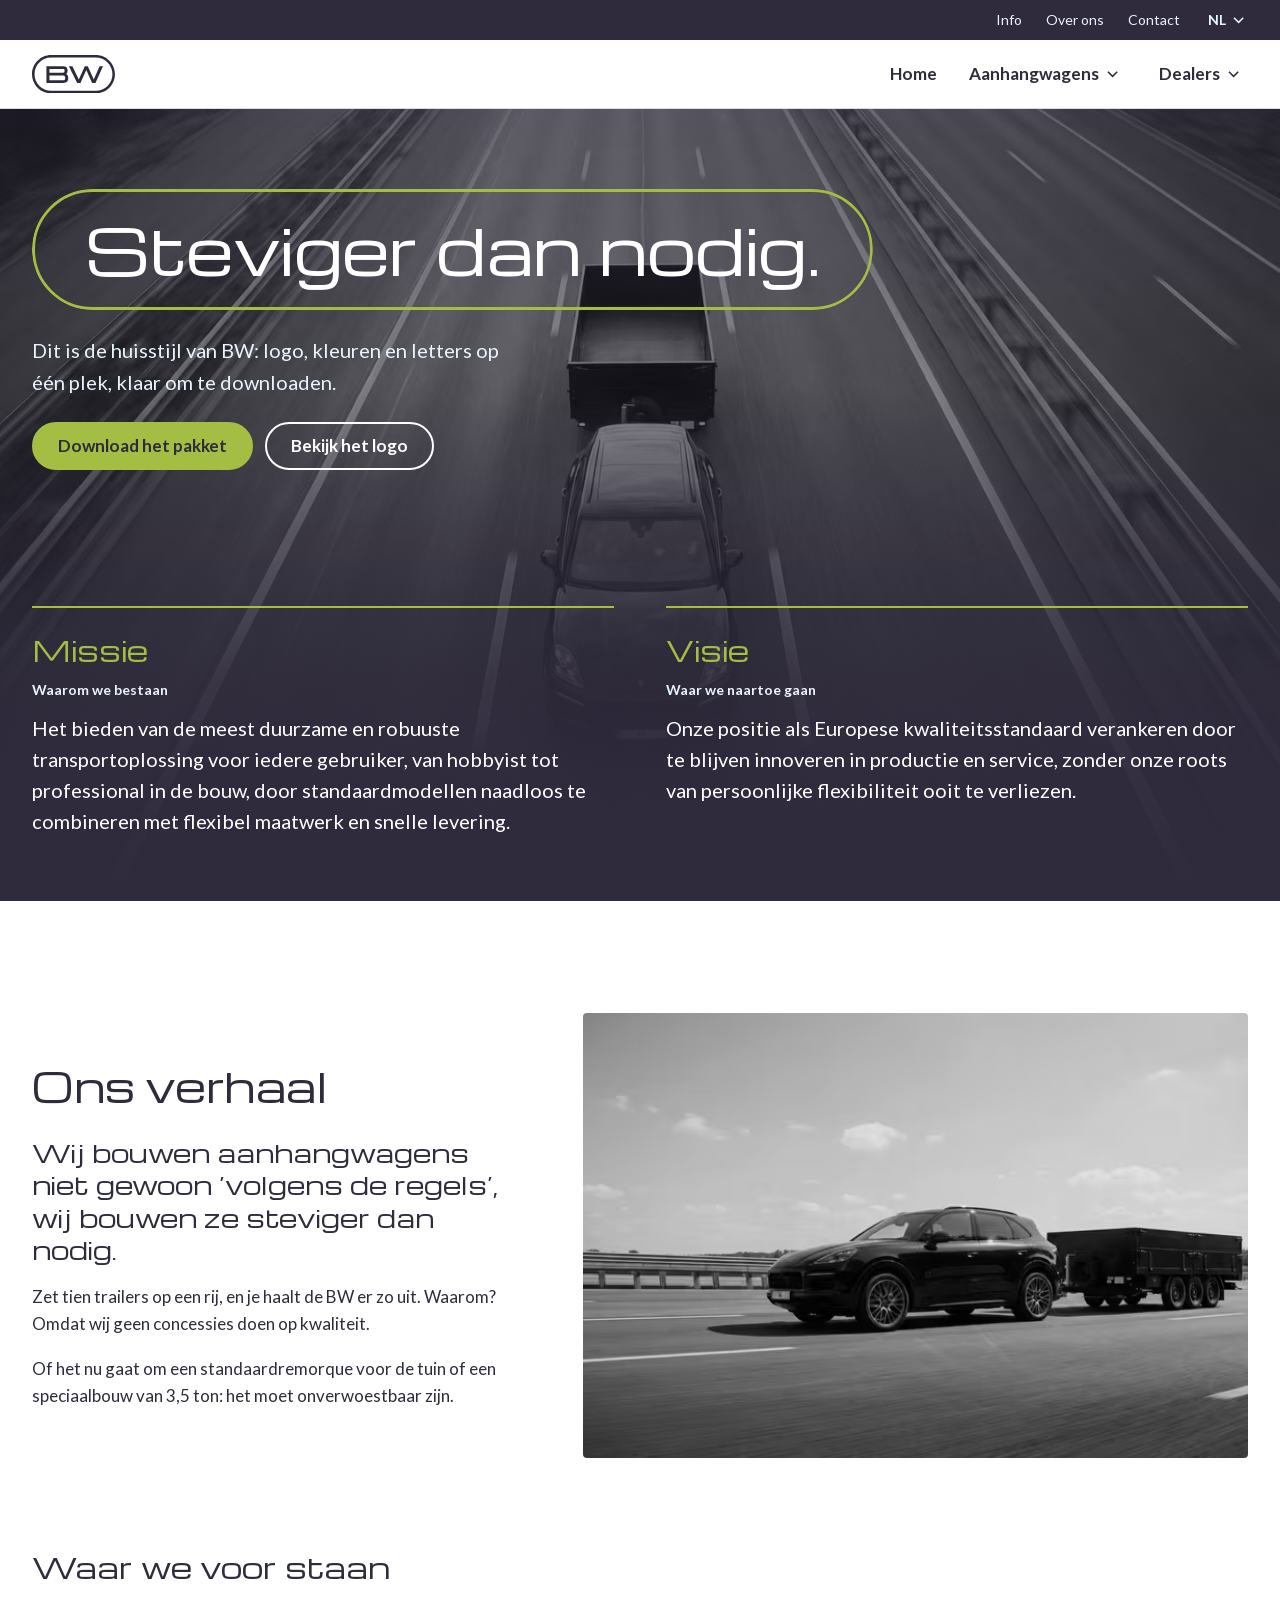
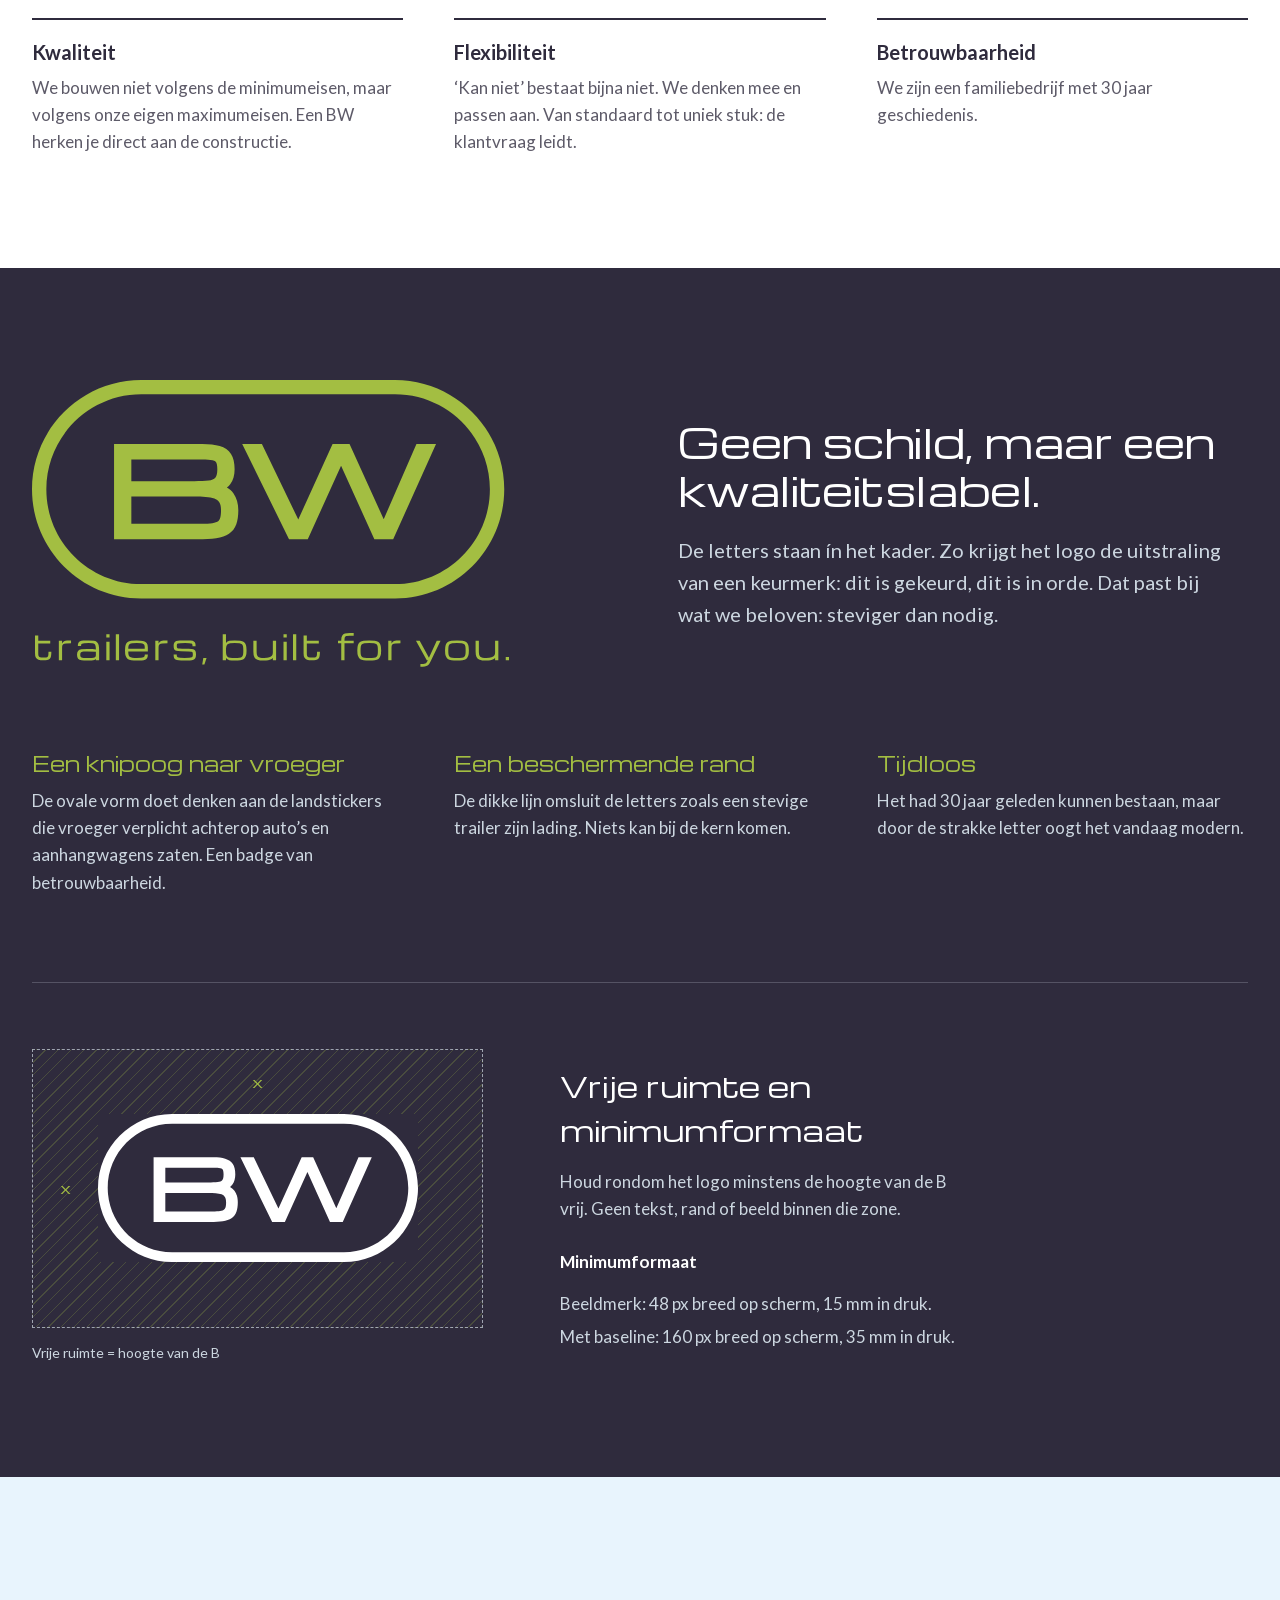
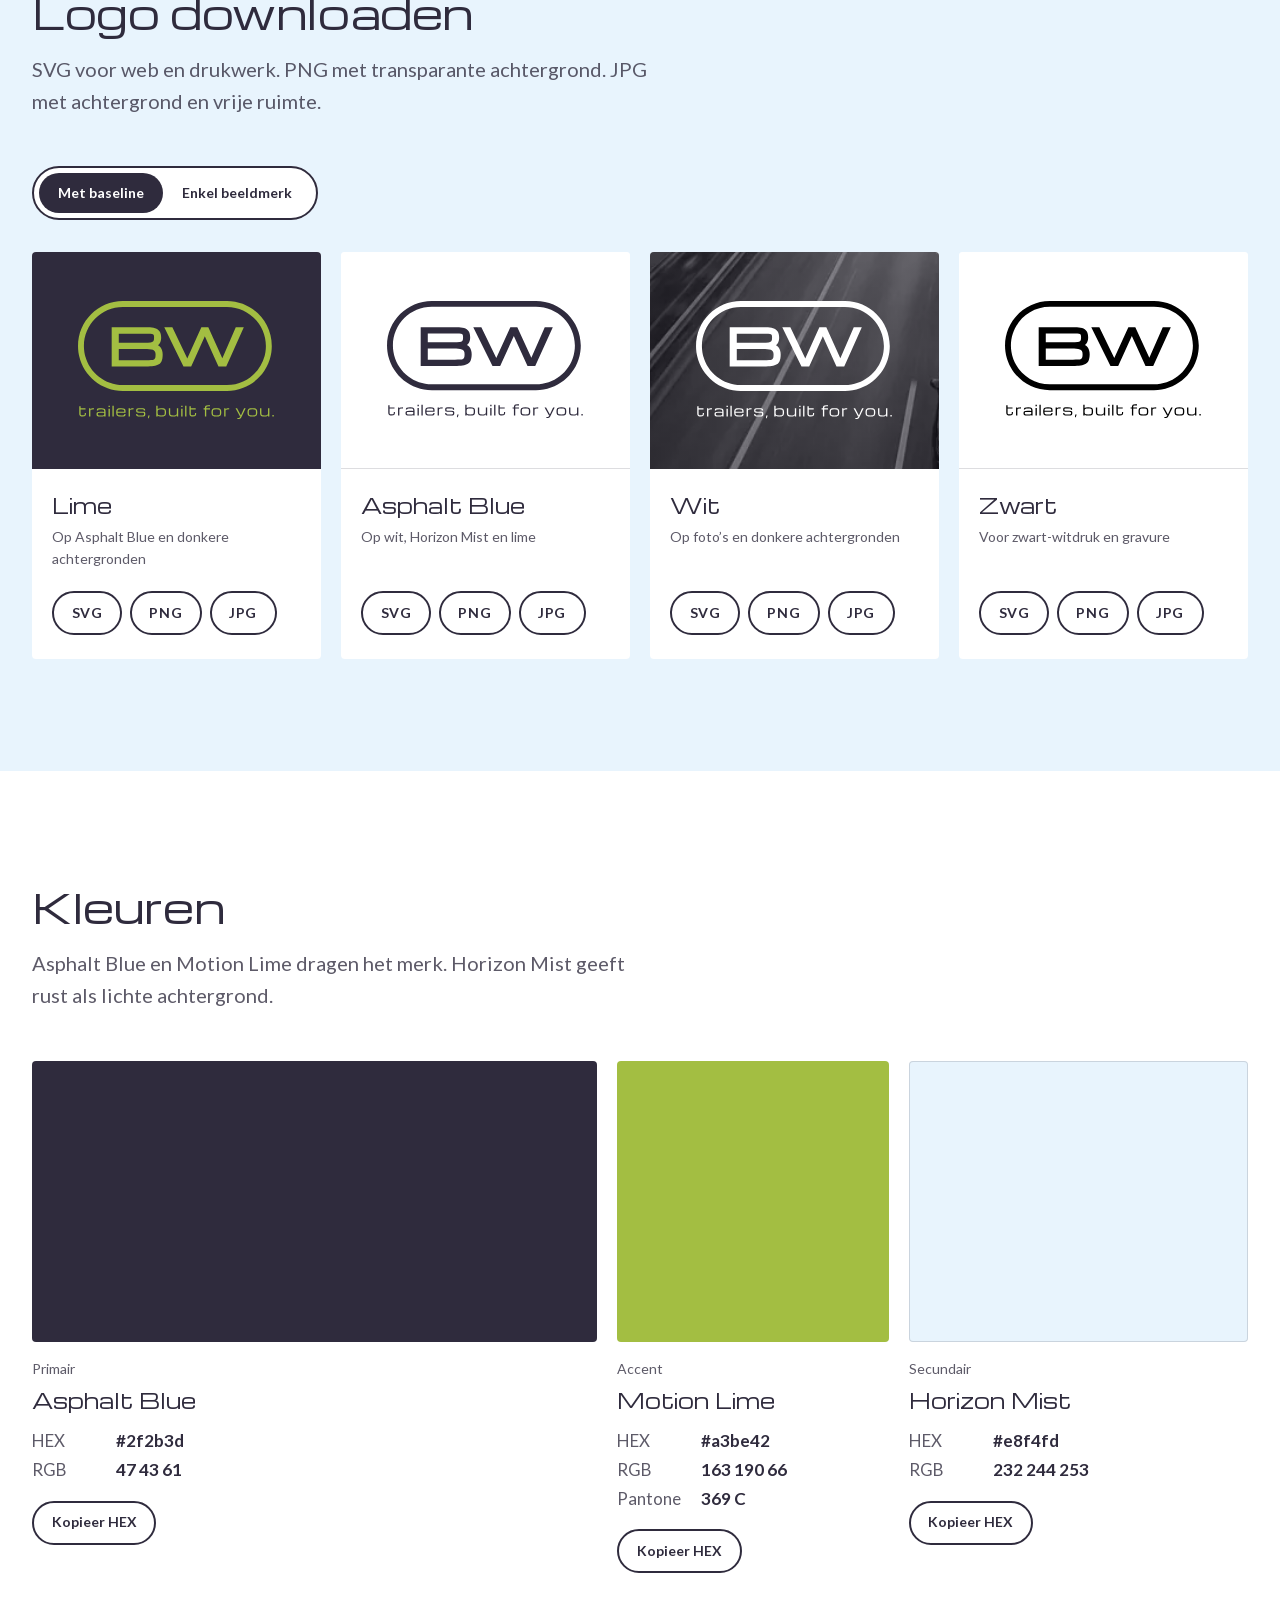
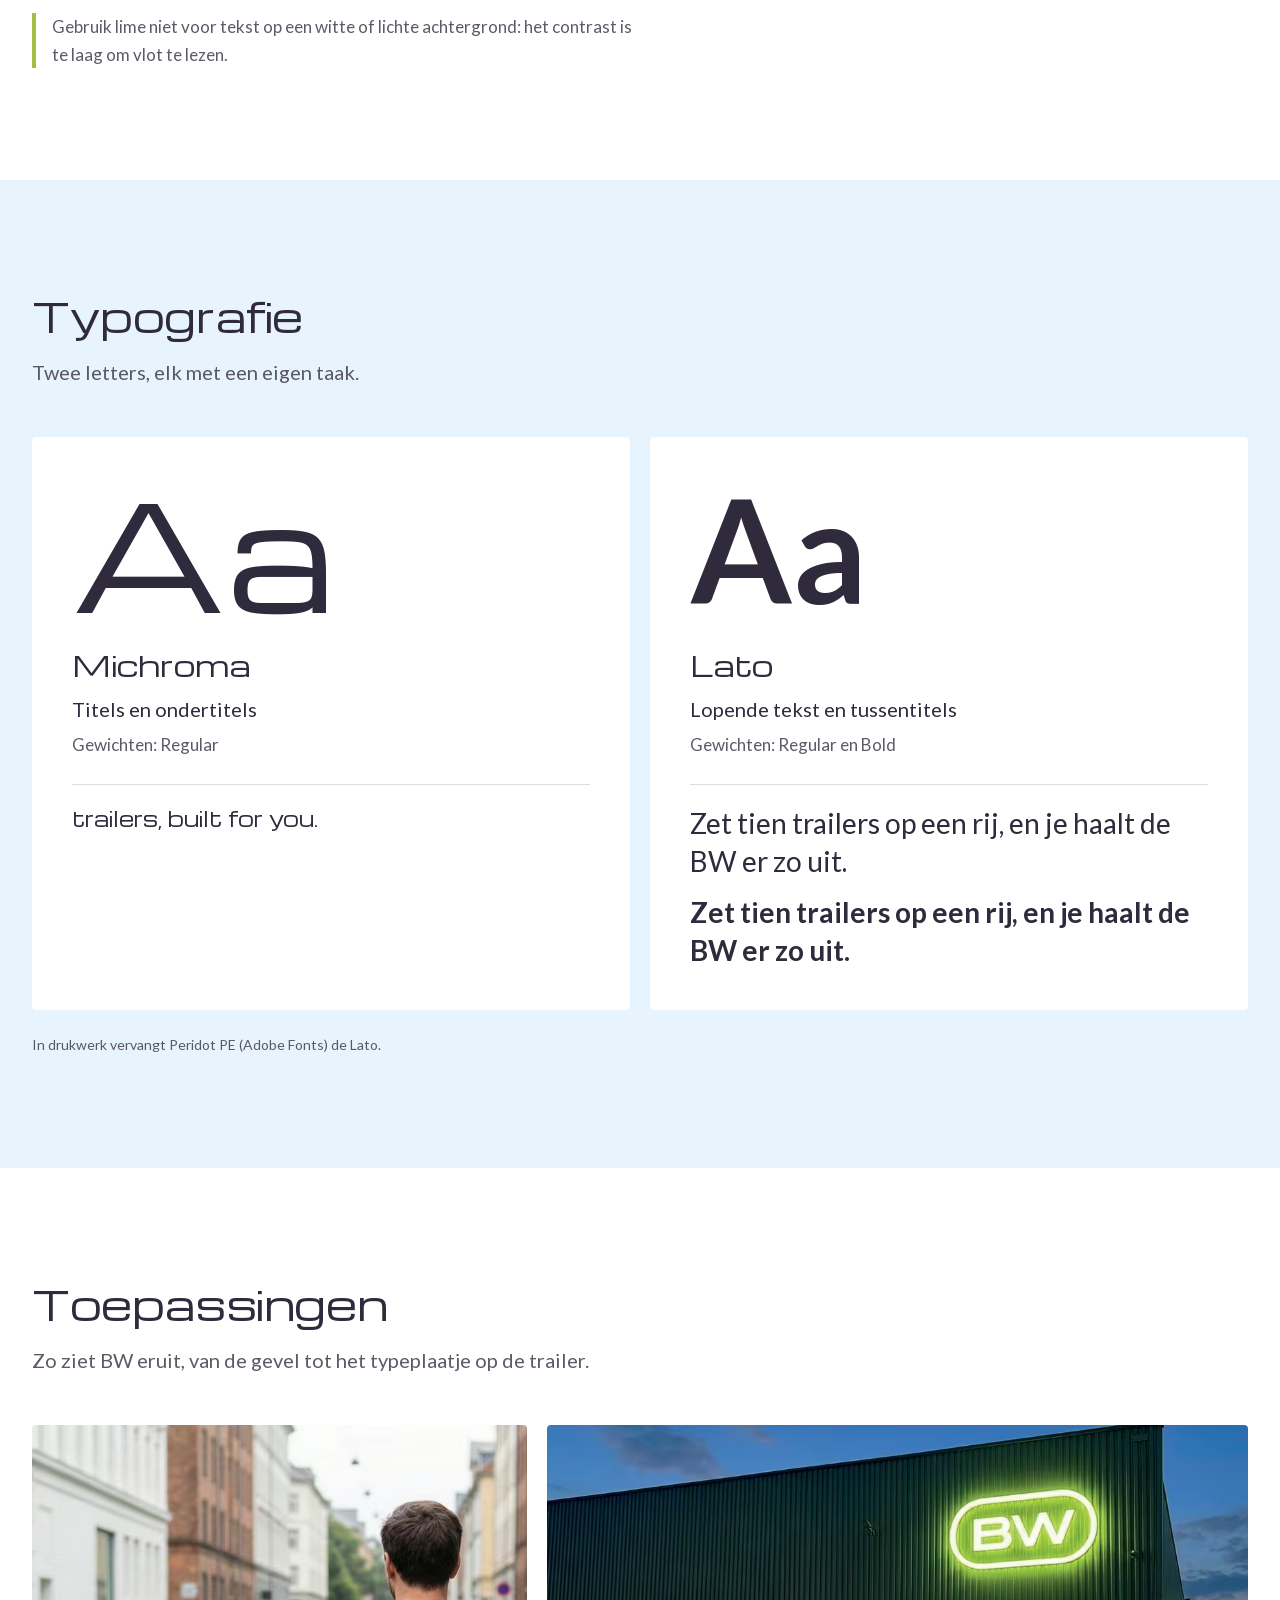
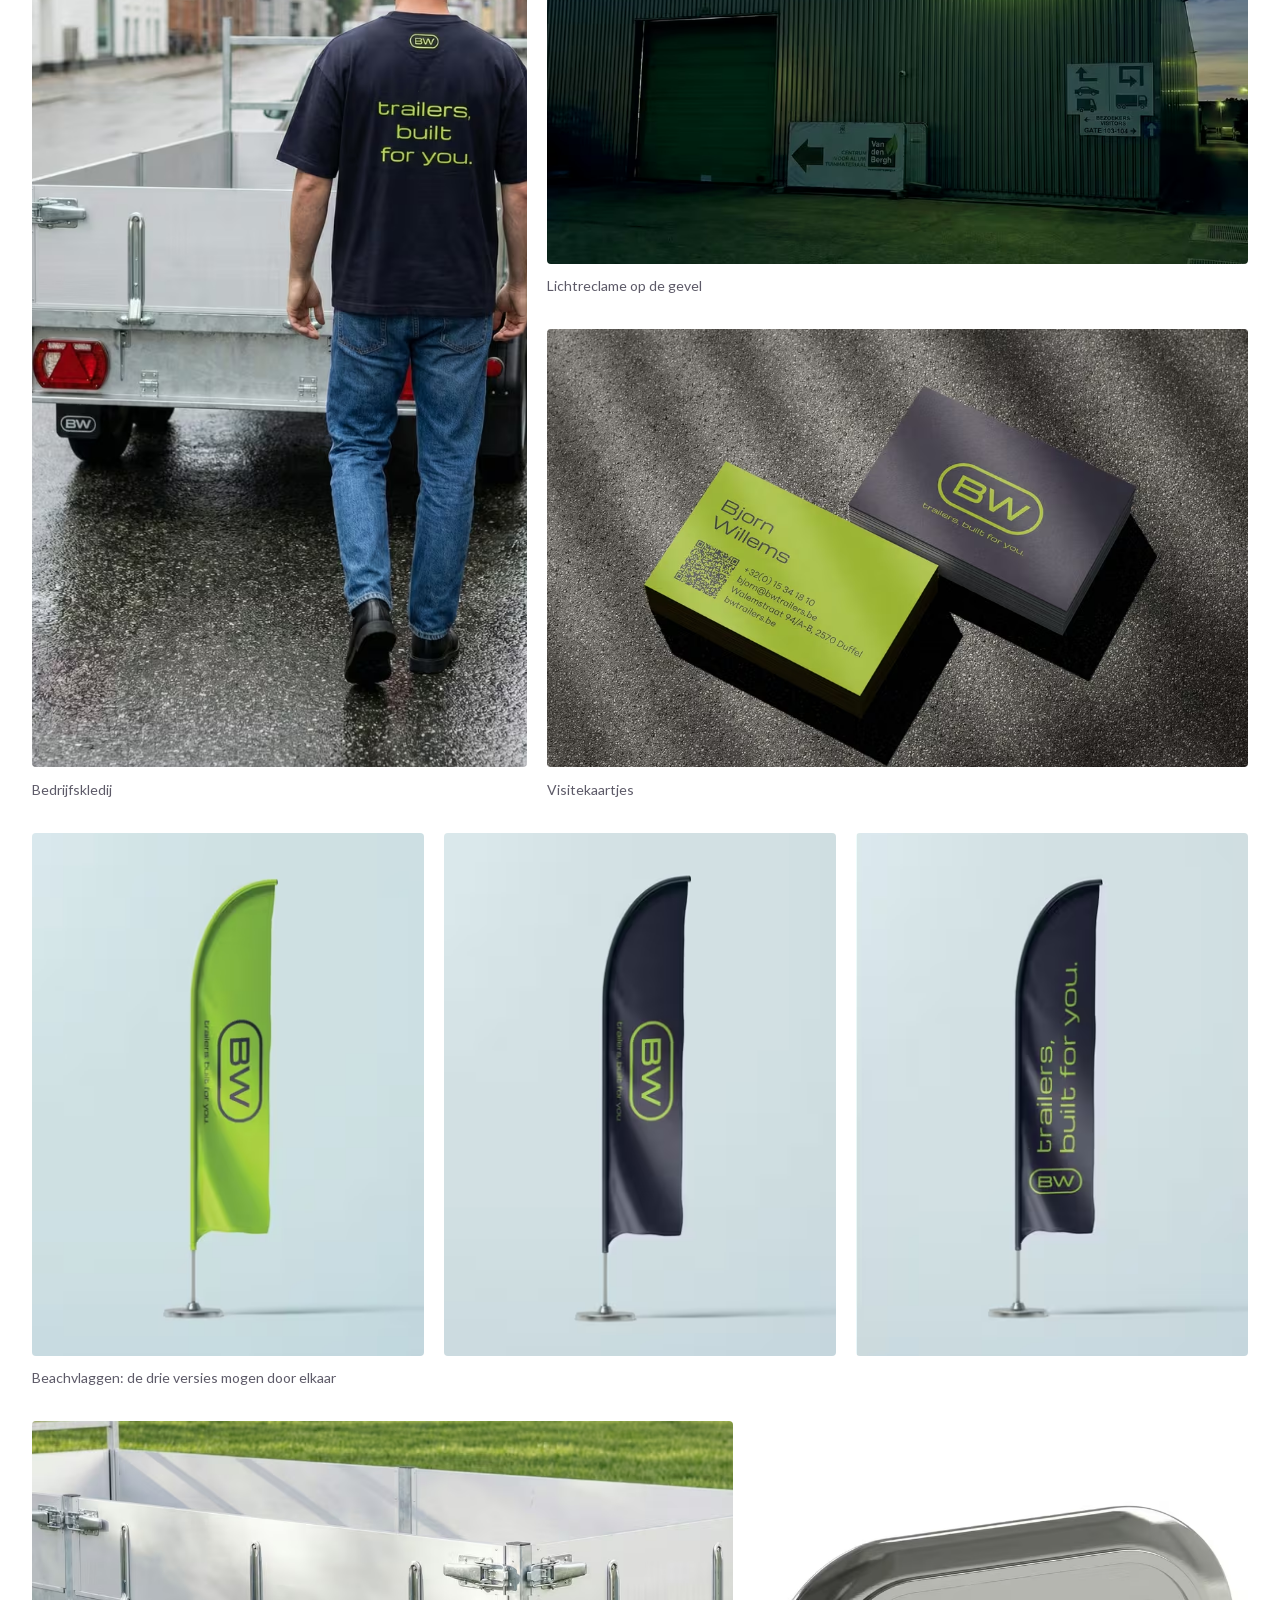
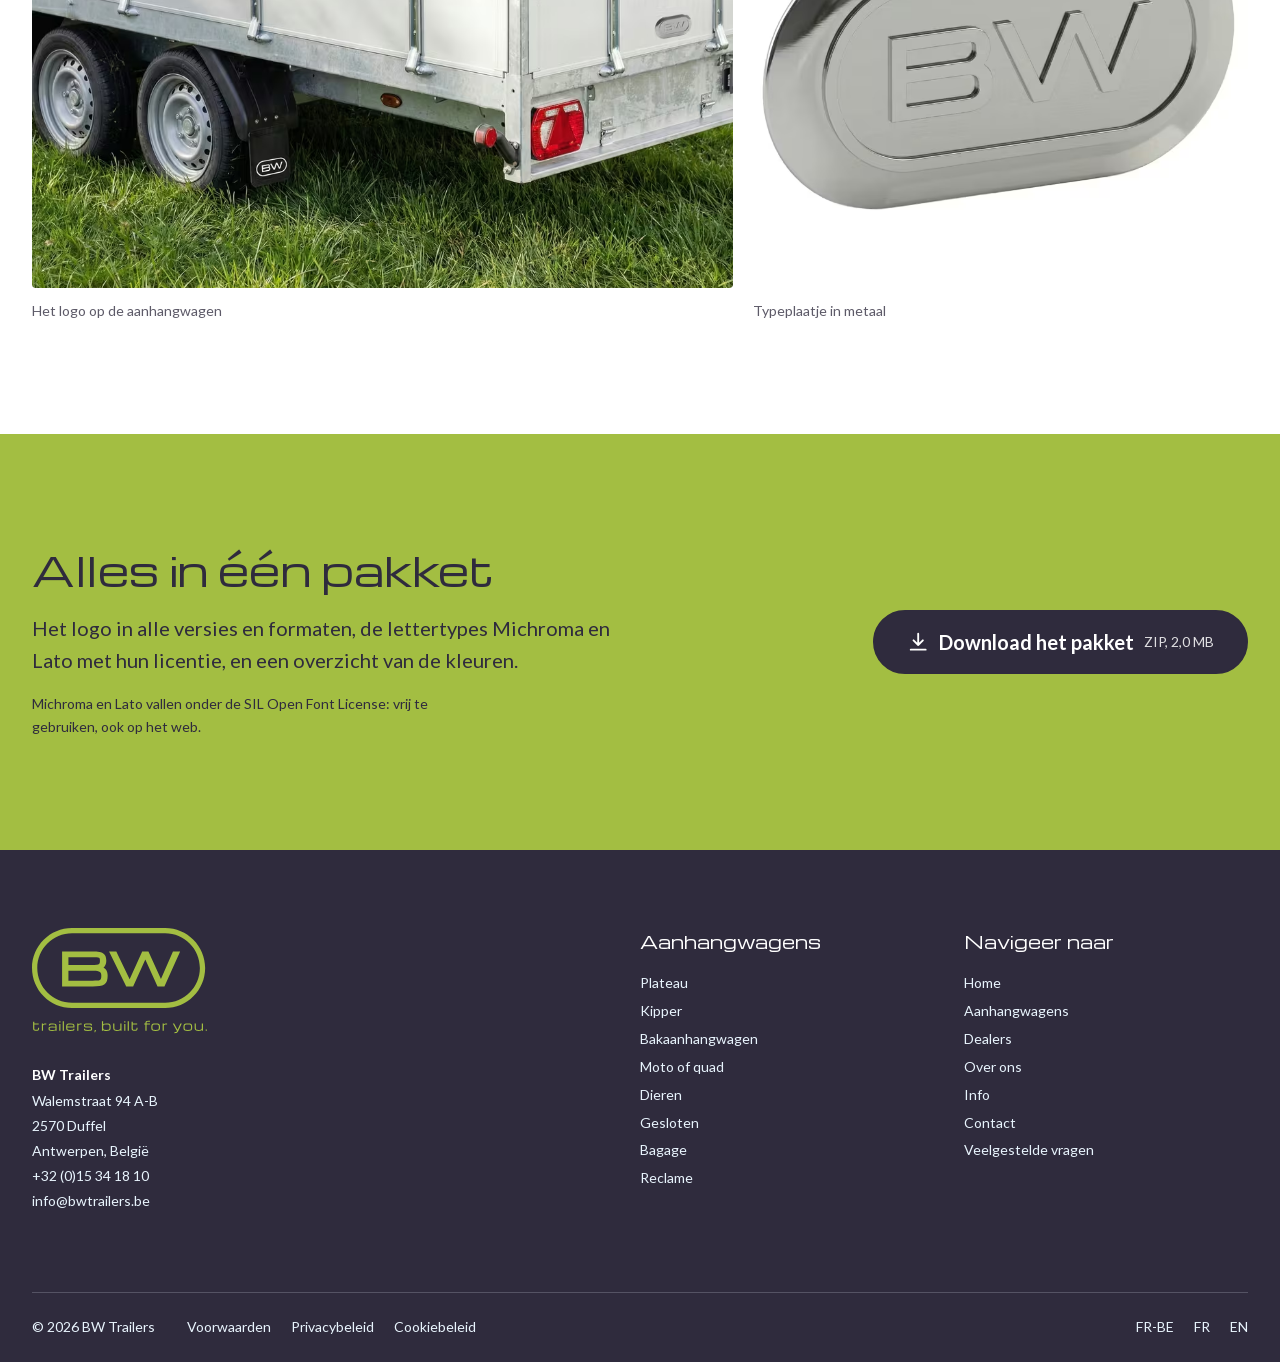
==== branding/index.html @ 7d34b9bc "bw trailers goes branding Branding page in branding/ (published by Netlify), build sources in src/ a" ====
<!doctype html>
<html lang="nl" class="no-js">
<head>
  <meta charset="utf-8">
  <meta name="viewport" content="width=device-width, initial-scale=1">
  <title>Huisstijl | BW Trailers</title>
  <meta name="description" content="De huisstijl van BW: logo, kleuren, typografie en toepassingen. Download het logo in SVG, PNG of JPG, of het volledige pakket.">
  <link rel="canonical" href="https://bwtrailers.be/branding/">
  <meta property="og:title" content="Huisstijl | BW Trailers">
  <meta property="og:description" content="De huisstijl van BW: logo, kleuren, typografie en toepassingen. Download het logo in SVG, PNG of JPG, of het volledige pakket.">
  <meta property="og:image" content="https://bwtrailers.be/branding/assets/img/hero-1440.webp">
  <meta name="theme-color" content="#2f2b3d">
  <link rel="icon" href="assets/logos/bw-trailers-mark-asphalt.svg" type="image/svg+xml">
  <link rel="preload" href="assets/fonts/michroma-400-latin.woff2" as="font" type="font/woff2" crossorigin>
  <link rel="preload" href="assets/fonts/lato-400-latin.woff2" as="font" type="font/woff2" crossorigin>
  <link rel="preload" as="image" type="image/avif" imagesrcset="assets/img/hero-640.avif 640w, assets/img/hero-960.avif 960w, assets/img/hero-1440.avif 1440w, assets/img/hero-1920.avif 1920w, assets/img/hero-2528.avif 2528w" imagesizes="100vw">
  <script>document.documentElement.className = "js";</script>
  <link rel="stylesheet" href="assets/css/branding.css">
  <script src="assets/js/branding.js" defer></script>
</head>
<body>
  <a class="skip-link" href="#inhoud">Naar de inhoud</a>

  <header class="site-header">
    <div class="topbar">
      <div class="wrap topbar__inner">
        <nav aria-label="Servicemenu">
          <ul class="topbar__links">
            <li><a href="https://bwtrailers.be/info/">Info</a></li>
            <li><a href="https://bwtrailers.be/over-ons/">Over ons</a></li>
            <li><a href="https://bwtrailers.be/contact/">Contact</a></li>
          </ul>
        </nav>
        <div class="lang" data-disclosure>
          <button class="lang__toggle" type="button" aria-expanded="false" aria-controls="lang-list" aria-label="Kies je land en taal">
            <span aria-hidden="true">nl</span>
            <svg class="chevron" viewBox="0 0 12 8" aria-hidden="true"><path d="M1 1.5l5 5 5-5" fill="none" stroke="currentColor" stroke-width="1.6"/></svg>
          </button>
          <ul class="lang__list" id="lang-list">
            <li><a href="https://bwtrailers.be/fr-be/" hreflang="fr-BE" lang="fr">Belgique</a></li>
            <li><a href="https://bwtrailers.be/" hreflang="nl" aria-current="true">België / Nederland</a></li>
            <li><a href="https://bwtrailers.be/fr/" hreflang="fr" lang="fr">France</a></li>
            <li><a href="https://bwtrailers.be/en/" hreflang="en" lang="en">International</a></li>
          </ul>
        </div>
      </div>
    </div>

    <div class="mainbar">
      <div class="wrap mainbar__inner">
        <a class="brand" href="https://bwtrailers.be/" aria-label="BW Trailers, naar de startpagina">
          <svg xmlns="http://www.w3.org/2000/svg" viewBox="0 0 851.78 394.07" class="brand__mark" aria-hidden="true" focusable="false"><g transform="translate(0 0)" fill="#2f2b3d" fill-rule="evenodd"><path d="M340.95 234.89 C340.95 241.4 340.33 246.45 339.08 249.92 C338.08 252.71 336.51 254.58 334.14 255.82 C331.23 257.35 326.99 258.33 321.53 258.76 C315.45 259.23 307.61 259.48 298.26 259.48 L179.18 259.48 L179.18 210.3 L292.82 210.3 C300.13 210.3 307.05 210.51 313.39 210.92 C319.31 211.3 324.55 212.31 328.94 213.93 C332.77 215.35 335.65 217.56 337.76 220.71 C339.88 223.88 340.95 228.65 340.95 234.89 Z M179.18 182.46 L179.18 143.33 L307.16 143.33 C315.06 143.33 321.3 143.75 325.68 144.59 C330.37 145.49 331.66 147.6 332.07 148.29 C333.07 149.93 334.25 153.45 334.25 160.91 C334.25 170.32 332.29 174.51 330.63 176.37 C328.24 179.06 324.25 180.74 318.78 181.34 C312.12 182.09 303.39 182.46 292.82 182.46 L179.18 182.46 Z M351.52 194.13 C353.93 192.35 356.04 190.19 357.83 187.65 C362.88 180.52 365.44 171.52 365.44 160.91 C365.44 149.33 363.26 140.09 358.95 133.45 C354.49 126.58 347.64 121.75 338.59 119.11 C330.33 116.71 319.76 115.49 307.16 115.49 L147.99 115.49 L147.99 287.31 L298.26 287.31 C311.67 287.31 323.05 286.63 332.1 285.27 C341.68 283.83 349.48 281.17 355.3 277.36 C361.47 273.31 365.91 267.57 368.52 260.31 C370.92 253.6 372.14 245.05 372.14 234.89 C372.14 222.73 369.15 212.4 363.25 204.19 C360.23 199.98 356.31 196.63 351.52 194.13 Z"/><path d="M693.42 115.49 L634.37 251.06 L572.75 115.49 L542.16 115.49 L480.29 251.63 L414.66 115.49 L379.13 115.49 L463.59 287.32 L497.42 287.32 L557.46 154.69 L617.5 287.32 L651.46 287.32 L728.75 115.49 L693.42 115.49 Z"/><path d="M197.03 25.89 C102.66 25.89 25.89 102.66 25.89 197.04 C25.89 291.4 102.66 368.18 197.03 368.18 L654.74 368.18 C749.11 368.18 825.88 291.4 825.88 197.04 C825.88 102.66 749.11 25.89 654.74 25.89 L197.03 25.89 Z M654.74 394.07 L197.03 394.07 C88.39 394.07 0 305.68 0 197.04 C0 88.39 88.39 0 197.03 0 L654.74 0 C763.39 0 851.78 88.39 851.78 197.04 C851.78 305.68 763.39 394.07 654.74 394.07 Z"/></g></svg>
        </a>
        <button class="menu-toggle" type="button" aria-expanded="false" aria-controls="main-nav">
          <span class="menu-toggle__bars" aria-hidden="true"></span>
          <span>Menu</span>
        </button>
        <nav class="main-nav" id="main-nav" aria-label="Hoofdmenu">
          <ul class="main-nav__list">
            <li><a href="https://bwtrailers.be/">Home</a></li>
            <li class="has-sub" data-disclosure>
              <a href="https://bwtrailers.be/aanhangwagens/">Aanhangwagens</a>
              <button class="sub-toggle" type="button" aria-expanded="false" aria-controls="sub-trailers" aria-label="Submenu openen: Aanhangwagens">
                <svg class="chevron" viewBox="0 0 12 8" aria-hidden="true"><path d="M1 1.5l5 5 5-5" fill="none" stroke="currentColor" stroke-width="1.6"/></svg>
              </button>
              <ul class="sub" id="sub-trailers">
                <li><a href="https://bwtrailers.be/aanhangwagens/">Alle aanhangwagens</a></li>
                <li><a href="https://bwtrailers.be/aanhangwagen-types/plateau/">Plateau</a></li>
                <li><a href="https://bwtrailers.be/aanhangwagen-types/kipper/">Kipper</a></li>
                <li><a href="https://bwtrailers.be/aanhangwagen-types/bakaanhangwagen/">Bakaanhangwagen</a></li>
                <li><a href="https://bwtrailers.be/aanhangwagen-types/dieren/">Dieren</a></li>
                <li><a href="https://bwtrailers.be/aanhangwagen-types/gesloten/">Gesloten</a></li>
                <li><a href="https://bwtrailers.be/aanhangwagen-types/bagage/">Bagage</a></li>
                <li><a href="https://bwtrailers.be/aanhangwagen-types/moto-of-quad/">Moto of quad</a></li>
                <li><a href="https://bwtrailers.be/aanhangwagen-types/reclame/">Reclame</a></li>
              </ul>
            </li>
            <li class="has-sub" data-disclosure>
              <a href="https://bwtrailers.be/dealers/">Dealers</a>
              <button class="sub-toggle" type="button" aria-expanded="false" aria-controls="sub-dealers" aria-label="Submenu openen: Dealers">
                <svg class="chevron" viewBox="0 0 12 8" aria-hidden="true"><path d="M1 1.5l5 5 5-5" fill="none" stroke="currentColor" stroke-width="1.6"/></svg>
              </button>
              <ul class="sub" id="sub-dealers">
                <li><a href="https://bwtrailers.be/dealers/">Alle dealers</a></li>
                <li><a href="https://bwtrailers.be/land/belgie/">België</a></li>
                <li><a href="https://bwtrailers.be/land/duitsland/">Duitsland</a></li>
                <li><a href="https://bwtrailers.be/land/luxemburg/">Luxemburg</a></li>
                <li><a href="https://bwtrailers.be/land/nederland/">Nederland</a></li>
                <li><a href="https://bwtrailers.be/land/frankrijk/">Frankrijk</a></li>
              </ul>
            </li>
            <li class="main-nav__service"><a href="https://bwtrailers.be/info/">Info</a></li>
            <li class="main-nav__service"><a href="https://bwtrailers.be/over-ons/">Over ons</a></li>
            <li class="main-nav__service"><a href="https://bwtrailers.be/contact/">Contact</a></li>
          </ul>
        </nav>
      </div>
    </div>
  </header>

  <main id="inhoud">
    <!-- Hero: photo, mission and vision -->
    <section class="hero" aria-labelledby="hero-title">
      <picture class="pic pic--hero"><source type="image/avif" srcset="assets/img/hero-640.avif 640w, assets/img/hero-960.avif 960w, assets/img/hero-1440.avif 1440w, assets/img/hero-1920.avif 1920w, assets/img/hero-2528.avif 2528w" sizes="100vw"><source type="image/webp" srcset="assets/img/hero-640.webp 640w, assets/img/hero-960.webp 960w, assets/img/hero-1440.webp 1440w, assets/img/hero-1920.webp 1920w, assets/img/hero-2528.webp 2528w" sizes="100vw"><img src="assets/img/hero-960.webp" alt="Zwart-witfoto van bovenaf: een auto met een BW-aanhangwagen op een lege autosnelweg." width="2528" height="1696" fetchpriority="high"></picture>
      <div class="wrap hero__inner">
        <div class="hero__head">
          <h1 class="hero__title" id="hero-title"><span class="label-oval">Steviger dan nodig.</span></h1>
          <p class="hero__intro">Dit is de huisstijl van BW: logo, kleuren en letters op één plek, klaar om te downloaden.</p>
          <p class="hero__actions">
            <a class="btn btn--solid" href="#pakket">Download het pakket</a>
            <a class="btn btn--ghost" href="#logo">Bekijk het logo</a>
          </p>
        </div>
        <div class="hero__statements">
          <article class="statement">
            <h2 class="statement__title">Missie</h2>
            <p class="statement__sub">Waarom we bestaan</p>
            <p class="statement__text">Het bieden van de meest duurzame en robuuste transportoplossing voor iedere gebruiker, van hobbyist tot professional in de bouw, door standaardmodellen naadloos te combineren met flexibel maatwerk en snelle levering.</p>
          </article>
          <article class="statement">
            <h2 class="statement__title">Visie</h2>
            <p class="statement__sub">Waar we naartoe gaan</p>
            <p class="statement__text">Onze positie als Europese kwaliteitsstandaard verankeren door te blijven innoveren in productie en service, zonder onze roots van persoonlijke flexibiliteit ooit te verliezen.</p>
          </article>
        </div>
      </div>
    </section>

    <!-- Story and core values -->
    <section class="section story" aria-labelledby="story-title">
      <div class="wrap story__grid">
        <div class="story__text">
          <h2 class="h2" id="story-title">Ons verhaal</h2>
          <p class="story__lead">Wij bouwen aanhangwagens niet gewoon ‘volgens de regels’, wij bouwen ze steviger dan nodig.</p>
          <p>Zet tien trailers op een rij, en je haalt de BW er zo uit. Waarom? Omdat wij geen concessies doen op kwaliteit.</p>
          <p>Of het nu gaat om een standaardremorque voor de tuin of een speciaalbouw van 3,5 ton: het moet onverwoestbaar zijn.</p>
        </div>
        <div class="story__media"><picture class="pic pic--story"><source type="image/avif" srcset="assets/img/story-640.avif 640w, assets/img/story-960.avif 960w, assets/img/story-1440.avif 1440w" sizes="(min-width: 60em) 45vw, 100vw"><source type="image/webp" srcset="assets/img/story-640.webp 640w, assets/img/story-960.webp 960w, assets/img/story-1440.webp 1440w" sizes="(min-width: 60em) 45vw, 100vw"><img src="assets/img/story-960.webp" alt="Zwart-witfoto van een auto die een BW-plateauwagen trekt op de autosnelweg." width="1440" height="966" loading="lazy" decoding="async"></picture></div>
      </div>
      <div class="wrap values">
        <h3 class="values__title">Waar we voor staan</h3>
        <ul class="values__list">
          <li><h4>Kwaliteit</h4><p>We bouwen niet volgens de minimumeisen, maar volgens onze eigen maximumeisen. Een BW herken je direct aan de constructie.</p></li>
          <li><h4>Flexibiliteit</h4><p>‘Kan niet’ bestaat bijna niet. We denken mee en passen aan. Van standaard tot uniek stuk: de klantvraag leidt.</p></li>
          <li><h4>Betrouwbaarheid</h4><p>We zijn een familiebedrijf met 30 jaar geschiedenis.</p></li>
        </ul>
      </div>
    </section>

    <!-- Logo: idea, clear space and minimum size -->
    <section class="section logo" id="logo" aria-labelledby="logo-title">
      <div class="wrap">
        <div class="logo__hero">
          <img class="logo__big" src="assets/logos/bw-trailers-logo-lime.svg" alt="Het BW-logo in lime: de letters BW in een ovaal kader, met daaronder ‘trailers, built for you.’" width="866" height="521" loading="lazy">
          <div class="logo__intro">
            <h2 class="h2" id="logo-title">Geen schild, maar een kwaliteitslabel.</h2>
            <p>De letters staan ín het kader. Zo krijgt het logo de uitstraling van een keurmerk: dit is gekeurd, dit is in orde. Dat past bij wat we beloven: steviger dan nodig.</p>
          </div>
        </div>
        <ul class="logo__points">
          <li><h3>Een knipoog naar vroeger</h3><p>De ovale vorm doet denken aan de landstickers die vroeger verplicht achterop auto’s en aanhangwagens zaten. Een badge van betrouwbaarheid.</p></li>
          <li><h3>Een beschermende rand</h3><p>De dikke lijn omsluit de letters zoals een stevige trailer zijn lading. Niets kan bij de kern komen.</p></li>
          <li><h3>Tijdloos</h3><p>Het had 30 jaar geleden kunnen bestaan, maar door de strakke letter oogt het vandaag modern.</p></li>
        </ul>
        <div class="rules">
          <figure class="clearspace">
            <div class="clearspace__zone">
              <img src="assets/logos/bw-trailers-mark-white.svg" alt="Het beeldmerk met een gestippelde zone rondom, even breed als de hoogte van de letter B." width="852" height="394" loading="lazy">
              <span class="clearspace__x clearspace__x--top" aria-hidden="true">x</span>
              <span class="clearspace__x clearspace__x--left" aria-hidden="true">x</span>
            </div>
            <figcaption>Vrije ruimte = hoogte van de B</figcaption>
          </figure>
          <div class="rules__text">
            <h3>Vrije ruimte en minimumformaat</h3>
            <p>Houd rondom het logo minstens de hoogte van de B vrij. Geen tekst, rand of beeld binnen die zone.</p>
            <h4>Minimumformaat</h4>
            <ul class="rules__min">
              <li>Beeldmerk: 48 px breed op scherm, 15 mm in druk.</li>
              <li>Met baseline: 160 px breed op scherm, 35 mm in druk.</li>
            </ul>
          </div>
        </div>
      </div>
    </section>

    <!-- Logo downloads -->
    <section class="section downloads" id="downloads" aria-labelledby="downloads-title">
      <div class="wrap">
        <div class="section__head">
          <h2 class="h2" id="downloads-title">Logo downloaden</h2>
          <p>SVG voor web en drukwerk. PNG met transparante achtergrond. JPG met achtergrond en vrije ruimte.</p>
        </div>
        <fieldset class="switch" data-version-switch>
          <legend class="visually-hidden">Versie</legend>
          <label><input type="radio" name="version" value="logo" checked><span>Met baseline</span></label>
          <label><input type="radio" name="version" value="mark"><span>Enkel beeldmerk</span></label>
        </fieldset>
        <ul class="variants">
          <li class="variant variant--lime"><div class="variant__preview"><img src="assets/logos/bw-trailers-logo-lime.svg" width="866" height="521" loading="lazy" alt="BW-logo met baseline, versie Lime" data-logo="bw-trailers-logo-lime.svg" data-mark="bw-trailers-mark-lime.svg" data-alt-logo="BW-logo met baseline, versie Lime" data-alt-mark="BW-beeldmerk, versie Lime"></div><div class="variant__body"><h3 class="variant__name">Lime</h3><p class="variant__use">Op Asphalt Blue en donkere achtergronden</p><ul class="formats"><li><a class="fmt" href="assets/logos/bw-trailers-logo-lime.svg" download="bw-trailers-logo-lime.svg" data-logo="bw-trailers-logo-lime.svg" data-mark="bw-trailers-mark-lime.svg"><span class="visually-hidden">Download Lime, </span>SVG</a></li><li><a class="fmt" href="assets/logos/bw-trailers-logo-lime.png" download="bw-trailers-logo-lime.png" data-logo="bw-trailers-logo-lime.png" data-mark="bw-trailers-mark-lime.png"><span class="visually-hidden">Download Lime, </span>PNG</a></li><li><a class="fmt" href="assets/logos/bw-trailers-logo-lime.jpg" download="bw-trailers-logo-lime.jpg" data-logo="bw-trailers-logo-lime.jpg" data-mark="bw-trailers-mark-lime.jpg"><span class="visually-hidden">Download Lime, </span>JPG</a></li></ul></div></li>
          <li class="variant variant--asphalt"><div class="variant__preview"><img src="assets/logos/bw-trailers-logo-asphalt.svg" width="866" height="521" loading="lazy" alt="BW-logo met baseline, versie Asphalt Blue" data-logo="bw-trailers-logo-asphalt.svg" data-mark="bw-trailers-mark-asphalt.svg" data-alt-logo="BW-logo met baseline, versie Asphalt Blue" data-alt-mark="BW-beeldmerk, versie Asphalt Blue"></div><div class="variant__body"><h3 class="variant__name">Asphalt Blue</h3><p class="variant__use">Op wit, Horizon Mist en lime</p><ul class="formats"><li><a class="fmt" href="assets/logos/bw-trailers-logo-asphalt.svg" download="bw-trailers-logo-asphalt.svg" data-logo="bw-trailers-logo-asphalt.svg" data-mark="bw-trailers-mark-asphalt.svg"><span class="visually-hidden">Download Asphalt Blue, </span>SVG</a></li><li><a class="fmt" href="assets/logos/bw-trailers-logo-asphalt.png" download="bw-trailers-logo-asphalt.png" data-logo="bw-trailers-logo-asphalt.png" data-mark="bw-trailers-mark-asphalt.png"><span class="visually-hidden">Download Asphalt Blue, </span>PNG</a></li><li><a class="fmt" href="assets/logos/bw-trailers-logo-asphalt.jpg" download="bw-trailers-logo-asphalt.jpg" data-logo="bw-trailers-logo-asphalt.jpg" data-mark="bw-trailers-mark-asphalt.jpg"><span class="visually-hidden">Download Asphalt Blue, </span>JPG</a></li></ul></div></li>
          <li class="variant variant--white"><div class="variant__preview"><img src="assets/logos/bw-trailers-logo-white.svg" width="866" height="521" loading="lazy" alt="BW-logo met baseline, versie Wit" data-logo="bw-trailers-logo-white.svg" data-mark="bw-trailers-mark-white.svg" data-alt-logo="BW-logo met baseline, versie Wit" data-alt-mark="BW-beeldmerk, versie Wit"></div><div class="variant__body"><h3 class="variant__name">Wit</h3><p class="variant__use">Op foto’s en donkere achtergronden</p><ul class="formats"><li><a class="fmt" href="assets/logos/bw-trailers-logo-white.svg" download="bw-trailers-logo-white.svg" data-logo="bw-trailers-logo-white.svg" data-mark="bw-trailers-mark-white.svg"><span class="visually-hidden">Download Wit, </span>SVG</a></li><li><a class="fmt" href="assets/logos/bw-trailers-logo-white.png" download="bw-trailers-logo-white.png" data-logo="bw-trailers-logo-white.png" data-mark="bw-trailers-mark-white.png"><span class="visually-hidden">Download Wit, </span>PNG</a></li><li><a class="fmt" href="assets/logos/bw-trailers-logo-white.jpg" download="bw-trailers-logo-white.jpg" data-logo="bw-trailers-logo-white.jpg" data-mark="bw-trailers-mark-white.jpg"><span class="visually-hidden">Download Wit, </span>JPG</a></li></ul></div></li>
          <li class="variant variant--black"><div class="variant__preview"><img src="assets/logos/bw-trailers-logo-black.svg" width="866" height="521" loading="lazy" alt="BW-logo met baseline, versie Zwart" data-logo="bw-trailers-logo-black.svg" data-mark="bw-trailers-mark-black.svg" data-alt-logo="BW-logo met baseline, versie Zwart" data-alt-mark="BW-beeldmerk, versie Zwart"></div><div class="variant__body"><h3 class="variant__name">Zwart</h3><p class="variant__use">Voor zwart-witdruk en gravure</p><ul class="formats"><li><a class="fmt" href="assets/logos/bw-trailers-logo-black.svg" download="bw-trailers-logo-black.svg" data-logo="bw-trailers-logo-black.svg" data-mark="bw-trailers-mark-black.svg"><span class="visually-hidden">Download Zwart, </span>SVG</a></li><li><a class="fmt" href="assets/logos/bw-trailers-logo-black.png" download="bw-trailers-logo-black.png" data-logo="bw-trailers-logo-black.png" data-mark="bw-trailers-mark-black.png"><span class="visually-hidden">Download Zwart, </span>PNG</a></li><li><a class="fmt" href="assets/logos/bw-trailers-logo-black.jpg" download="bw-trailers-logo-black.jpg" data-logo="bw-trailers-logo-black.jpg" data-mark="bw-trailers-mark-black.jpg"><span class="visually-hidden">Download Zwart, </span>JPG</a></li></ul></div></li>
        </ul>
      </div>
    </section>

    <!-- Colours -->
    <section class="section colors" aria-labelledby="colors-title">
      <div class="wrap">
        <div class="section__head">
          <h2 class="h2" id="colors-title">Kleuren</h2>
          <p>Asphalt Blue en Motion Lime dragen het merk. Horizon Mist geeft rust als lichte achtergrond.</p>
        </div>
        <ul class="swatches">
          <li class="swatch swatch--asphalt">
            <div class="swatch__chip"></div>
            <div class="swatch__info">
              <p class="swatch__role">Primair</p>
              <h3 class="swatch__name">Asphalt Blue</h3>
              <dl class="swatch__values">
                <div><dt>HEX</dt><dd>#2f2b3d</dd></div>
                <div><dt>RGB</dt><dd>47 43 61</dd></div>
              </dl>
              <button class="copy" type="button" data-copy="#2f2b3d">Kopieer HEX<span class="visually-hidden"> Asphalt Blue</span></button>
            </div>
          </li>
          <li class="swatch swatch--lime">
            <div class="swatch__chip"></div>
            <div class="swatch__info">
              <p class="swatch__role">Accent</p>
              <h3 class="swatch__name">Motion Lime</h3>
              <dl class="swatch__values">
                <div><dt>HEX</dt><dd>#a3be42</dd></div>
                <div><dt>RGB</dt><dd>163 190 66</dd></div>
                <div><dt>Pantone</dt><dd>369 C</dd></div>
              </dl>
              <button class="copy" type="button" data-copy="#a3be42">Kopieer HEX<span class="visually-hidden"> Motion Lime</span></button>
            </div>
          </li>
          <li class="swatch swatch--mist">
            <div class="swatch__chip"></div>
            <div class="swatch__info">
              <p class="swatch__role">Secundair</p>
              <h3 class="swatch__name">Horizon Mist</h3>
              <dl class="swatch__values">
                <div><dt>HEX</dt><dd>#e8f4fd</dd></div>
                <div><dt>RGB</dt><dd>232 244 253</dd></div>
              </dl>
              <button class="copy" type="button" data-copy="#e8f4fd">Kopieer HEX<span class="visually-hidden"> Horizon Mist</span></button>
            </div>
          </li>
        </ul>
        <p class="colors__note">Gebruik lime niet voor tekst op een witte of lichte achtergrond: het contrast is te laag om vlot te lezen.</p>
        <p class="visually-hidden" role="status" aria-live="polite" data-copy-status data-copied="gekopieerd" data-failed="Kopiëren lukt niet. Selecteer de code en kopieer ze zelf."></p>
      </div>
    </section>

    <!-- Typography -->
    <section class="section type" aria-labelledby="type-title">
      <div class="wrap">
        <div class="section__head">
          <h2 class="h2" id="type-title">Typografie</h2>
          <p>Twee letters, elk met een eigen taak.</p>
        </div>
        <div class="fonts">
          <article class="font font--michroma">
            <p class="font__glyphs" aria-hidden="true">Aa</p>
            <h3 class="font__name">Michroma</h3>
            <p class="font__role">Titels en ondertitels</p>
            <p class="font__weights"><span>Gewichten:</span> Regular</p>
            <p class="font__sample">trailers, built for you.</p>
          </article>
          <article class="font font--lato">
            <p class="font__glyphs" aria-hidden="true">Aa</p>
            <h3 class="font__name">Lato</h3>
            <p class="font__role">Lopende tekst en tussentitels</p>
            <p class="font__weights"><span>Gewichten:</span> Regular en Bold</p>
            <p class="font__sample">Zet tien trailers op een rij, en je haalt de BW er zo uit.</p>
            <p class="font__sample font__sample--bold">Zet tien trailers op een rij, en je haalt de BW er zo uit.</p>
          </article>
        </div>
        <p class="type__note">In drukwerk vervangt Peridot PE (Adobe Fonts) de Lato.</p>
      </div>
    </section>

    <!-- Applications -->
    <section class="section applications" aria-labelledby="apps-title">
      <div class="wrap">
        <div class="section__head">
          <h2 class="h2" id="apps-title">Toepassingen</h2>
          <p>Zo ziet BW eruit, van de gevel tot het typeplaatje op de trailer.</p>
        </div>
        <div class="gallery">
          <figure class="gallery__item gallery__item--shirt"><picture class="pic pic--app-shirt"><source type="image/avif" srcset="assets/img/app-shirt-480.avif 480w, assets/img/app-shirt-800.avif 800w, assets/img/app-shirt-1200.avif 1200w" sizes="(min-width: 60em) 38vw, 100vw"><source type="image/webp" srcset="assets/img/app-shirt-480.webp 480w, assets/img/app-shirt-800.webp 800w, assets/img/app-shirt-1200.webp 1200w" sizes="(min-width: 60em) 38vw, 100vw"><img src="assets/img/app-shirt-800.webp" alt="Een man in een donker BW-shirt met ‘trailers, built for you.’ op de rug loopt naast een aanhangwagen in een natte straat." width="1200" height="1789" loading="lazy" decoding="async"></picture><figcaption>Bedrijfskledij</figcaption></figure>
          <figure class="gallery__item gallery__item--facade"><picture class="pic pic--app-facade"><source type="image/avif" srcset="assets/img/app-facade-640.avif 640w, assets/img/app-facade-1024.avif 1024w, assets/img/app-facade-1600.avif 1600w" sizes="(min-width: 60em) 55vw, 100vw"><source type="image/webp" srcset="assets/img/app-facade-640.webp 640w, assets/img/app-facade-1024.webp 1024w, assets/img/app-facade-1600.webp 1600w" sizes="(min-width: 60em) 55vw, 100vw"><img src="assets/img/app-facade-1024.webp" alt="Een loods bij valavond met een verlicht BW-logo in lime op de gevel." width="1600" height="1295" loading="lazy" decoding="async"></picture><figcaption>Lichtreclame op de gevel</figcaption></figure>
          <figure class="gallery__item gallery__item--cards"><picture class="pic pic--app-cards"><source type="image/avif" srcset="assets/img/app-cards-640.avif 640w, assets/img/app-cards-1024.avif 1024w, assets/img/app-cards-1600.avif 1600w" sizes="(min-width: 60em) 55vw, 100vw"><source type="image/webp" srcset="assets/img/app-cards-640.webp 640w, assets/img/app-cards-1024.webp 1024w, assets/img/app-cards-1600.webp 1600w" sizes="(min-width: 60em) 55vw, 100vw"><img src="assets/img/app-cards-1024.webp" alt="Visitekaartjes in lime en Asphalt Blue met het BW-logo, op een ruwe betonnen ondergrond." width="1600" height="1200" loading="lazy" decoding="async"></picture><figcaption>Visitekaartjes</figcaption></figure>
          <figure class="gallery__item gallery__item--flags">
            <div class="flags">
              <picture class="pic pic--app-flag-lime"><source type="image/avif" srcset="assets/img/app-flag-lime-400.avif 400w, assets/img/app-flag-lime-640.avif 640w, assets/img/app-flag-lime-960.avif 960w" sizes="(min-width: 60em) 30vw, 33vw"><source type="image/webp" srcset="assets/img/app-flag-lime-400.webp 400w, assets/img/app-flag-lime-640.webp 640w, assets/img/app-flag-lime-960.webp 960w" sizes="(min-width: 60em) 30vw, 33vw"><img src="assets/img/app-flag-lime-640.webp" alt="Beachvlag in lime met het BW-logo." width="960" height="1428" loading="lazy" decoding="async"></picture>
              <picture class="pic pic--app-flag-asphalt"><source type="image/avif" srcset="assets/img/app-flag-asphalt-400.avif 400w, assets/img/app-flag-asphalt-640.avif 640w, assets/img/app-flag-asphalt-960.avif 960w" sizes="(min-width: 60em) 30vw, 33vw"><source type="image/webp" srcset="assets/img/app-flag-asphalt-400.webp 400w, assets/img/app-flag-asphalt-640.webp 640w, assets/img/app-flag-asphalt-960.webp 960w" sizes="(min-width: 60em) 30vw, 33vw"><img src="assets/img/app-flag-asphalt-640.webp" alt="Beachvlag in Asphalt Blue met het BW-logo in lime." width="960" height="1442" loading="lazy" decoding="async"></picture>
              <picture class="pic pic--app-flag-baseline"><source type="image/avif" srcset="assets/img/app-flag-baseline-400.avif 400w, assets/img/app-flag-baseline-640.avif 640w, assets/img/app-flag-baseline-960.avif 960w" sizes="(min-width: 60em) 30vw, 33vw"><source type="image/webp" srcset="assets/img/app-flag-baseline-400.webp 400w, assets/img/app-flag-baseline-640.webp 640w, assets/img/app-flag-baseline-960.webp 960w" sizes="(min-width: 60em) 30vw, 33vw"><img src="assets/img/app-flag-baseline-640.webp" alt="Beachvlag in Asphalt Blue met ‘trailers, built for you.’ in lime." width="960" height="1423" loading="lazy" decoding="async"></picture>
            </div>
            <figcaption>Beachvlaggen: de drie versies mogen door elkaar</figcaption>
          </figure>
          <figure class="gallery__item gallery__item--trailer"><picture class="pic pic--app-trailer"><source type="image/avif" srcset="assets/img/app-trailer-640.avif 640w, assets/img/app-trailer-1024.avif 1024w, assets/img/app-trailer-1600.avif 1600w" sizes="(min-width: 60em) 55vw, 100vw"><source type="image/webp" srcset="assets/img/app-trailer-640.webp 640w, assets/img/app-trailer-1024.webp 1024w, assets/img/app-trailer-1600.webp 1600w" sizes="(min-width: 60em) 55vw, 100vw"><img src="assets/img/app-trailer-1024.webp" alt="Achterkant van een gegalvaniseerde BW-aanhangwagen op het gras, met het BW-logo op het spatbord." width="1600" height="1122" loading="lazy" decoding="async"></picture><figcaption>Het logo op de aanhangwagen</figcaption></figure>
          <figure class="gallery__item gallery__item--plate"><picture class="pic pic--app-plate"><source type="image/avif" srcset="assets/img/app-plate-480.avif 480w, assets/img/app-plate-800.avif 800w, assets/img/app-plate-1200.avif 1200w" sizes="(min-width: 60em) 38vw, 100vw"><source type="image/webp" srcset="assets/img/app-plate-480.webp 480w, assets/img/app-plate-800.webp 800w, assets/img/app-plate-1200.webp 1200w" sizes="(min-width: 60em) 38vw, 100vw"><img src="assets/img/app-plate-800.webp" alt="Een geborsteld metalen plaatje met het BW-logo in reliëf." width="1200" height="842" loading="lazy" decoding="async"></picture><figcaption>Typeplaatje in metaal</figcaption></figure>
        </div>
      </div>
    </section>

    <!-- Brand package -->
    <section class="section package" id="pakket" aria-labelledby="package-title">
      <div class="wrap package__inner">
        <div>
          <h2 class="h2" id="package-title">Alles in één pakket</h2>
          <p>Het logo in alle versies en formaten, de lettertypes Michroma en Lato met hun licentie, en een overzicht van de kleuren.</p>
          <p class="package__license">Michroma en Lato vallen onder de SIL Open Font License: vrij te gebruiken, ook op het web.</p>
        </div>
        <a class="btn btn--package" href="bw-trailers-huisstijl.zip" download="bw-trailers-huisstijl.zip">
          <svg class="btn__icon" viewBox="0 0 24 24" aria-hidden="true" focusable="false"><path d="M12 3v12m0 0l-5-5m5 5l5-5M4 20h16" fill="none" stroke="currentColor" stroke-width="2" stroke-linecap="round" stroke-linejoin="round"/></svg>
          <span>Download het pakket</span>
          <span class="btn__meta">ZIP, 2,0 MB</span>
        </a>
      </div>
    </section>
  </main>

  <footer class="site-footer" aria-label="Footer">
    <div class="wrap footer__grid">
      <div class="footer__brand">
        <svg xmlns="http://www.w3.org/2000/svg" viewBox="0 0 865.77 521.32" class="footer__logo" aria-hidden="true" focusable="false"><g transform="translate(0 0)" fill="#a3be42" fill-rule="evenodd"><path d="M340.95 234.89 C340.95 241.4 340.33 246.45 339.08 249.92 C338.08 252.71 336.51 254.58 334.14 255.82 C331.23 257.35 326.99 258.33 321.53 258.76 C315.45 259.23 307.61 259.48 298.26 259.48 L179.18 259.48 L179.18 210.3 L292.82 210.3 C300.13 210.3 307.05 210.51 313.39 210.92 C319.31 211.3 324.55 212.31 328.94 213.93 C332.77 215.35 335.65 217.56 337.76 220.71 C339.88 223.88 340.95 228.65 340.95 234.89 Z M179.18 182.46 L179.18 143.33 L307.16 143.33 C315.06 143.33 321.3 143.75 325.68 144.59 C330.37 145.49 331.66 147.6 332.07 148.29 C333.07 149.93 334.25 153.45 334.25 160.91 C334.25 170.32 332.29 174.51 330.63 176.37 C328.24 179.06 324.25 180.74 318.78 181.34 C312.12 182.09 303.39 182.46 292.82 182.46 L179.18 182.46 Z M351.52 194.13 C353.93 192.35 356.04 190.19 357.83 187.65 C362.88 180.52 365.44 171.52 365.44 160.91 C365.44 149.33 363.26 140.09 358.95 133.45 C354.49 126.58 347.64 121.75 338.59 119.11 C330.33 116.71 319.76 115.49 307.16 115.49 L147.99 115.49 L147.99 287.31 L298.26 287.31 C311.67 287.31 323.05 286.63 332.1 285.27 C341.68 283.83 349.48 281.17 355.3 277.36 C361.47 273.31 365.91 267.57 368.52 260.31 C370.92 253.6 372.14 245.05 372.14 234.89 C372.14 222.73 369.15 212.4 363.25 204.19 C360.23 199.98 356.31 196.63 351.52 194.13 Z"/><path d="M693.42 115.49 L634.37 251.06 L572.75 115.49 L542.16 115.49 L480.29 251.63 L414.66 115.49 L379.13 115.49 L463.59 287.32 L497.42 287.32 L557.46 154.69 L617.5 287.32 L651.46 287.32 L728.75 115.49 L693.42 115.49 Z"/><path d="M197.03 25.89 C102.66 25.89 25.89 102.66 25.89 197.04 C25.89 291.4 102.66 368.18 197.03 368.18 L654.74 368.18 C749.11 368.18 825.88 291.4 825.88 197.04 C825.88 102.66 749.11 25.89 654.74 25.89 L197.03 25.89 Z M654.74 394.07 L197.03 394.07 C88.39 394.07 0 305.68 0 197.04 C0 88.39 88.39 0 197.03 0 L654.74 0 C763.39 0 851.78 88.39 851.78 197.04 C851.78 305.68 763.39 394.07 654.74 394.07 Z"/><path d="M20.15 505.51Q14.78 505.51 11.55 504.43Q8.32 503.35 6.87 500.59Q5.42 497.83 5.42 492.82V460.77H11.28V470.38H32.9V475.2H11.28V492.82Q11.28 496.24 11.9 497.92Q12.53 499.6 14.43 500.11Q16.34 500.63 20.15 500.63Q23.54 500.63 25.47 500.42Q27.41 500.21 28.32 499.28Q29.24 498.34 29.48 496.21Q29.73 494.08 29.73 490.2H34.91Q34.91 495.26 34.29 498.31Q33.66 501.36 32.06 502.92Q30.46 504.48 27.58 504.99Q24.7 505.51 20.15 505.51Z M48.42 505.51V470.38H54.27V475.23Q55.25 473.67 56.24 472.63Q57.23 471.6 58.83 470.99Q60.43 470.38 63.18 470.12Q65.92 469.86 70.41 469.86V474.77Q64.37 474.77 61.06 475.2Q57.75 475.62 56.32 476.65Q54.88 477.67 54.58 479.47Q54.27 481.27 54.27 484.04V505.51Z M99.72 506.18Q93.4 506.18 89.3 505.53Q85.2 504.87 83.2 502.65Q81.21 500.42 81.21 495.72Q81.21 490.93 83.08 488.69Q84.96 486.45 89.03 485.78Q93.1 485.11 99.72 485.11Q105.09 485.11 108.71 485.35Q112.34 485.6 115.21 486.21Q115.15 482.15 114.66 479.82Q114.17 477.48 112.83 476.36Q111.49 475.23 108.91 474.91Q106.34 474.59 102.07 474.59Q97.19 474.59 94.43 474.8Q91.67 475.01 90.42 475.56Q89.17 476.11 88.84 477.15Q88.52 478.19 88.52 479.83H82.67Q82.67 476.54 83.57 474.53Q84.47 472.51 86.63 471.48Q88.8 470.44 92.57 470.07Q96.33 469.71 102.07 469.71Q108.23 469.71 111.99 470.5Q115.76 471.29 117.73 473.35Q119.69 475.41 120.38 479.1Q121.07 482.79 121.07 488.62V505.51H115.21V503.1Q114.17 504.2 112.34 504.87Q110.51 505.54 107.48 505.86Q104.44 506.18 99.72 506.18ZM99.72 501.43Q104.93 501.43 108.04 501.3Q111.15 501.18 112.69 500.63Q114.23 500.08 114.72 498.86Q115.21 497.64 115.21 495.45V490.05L99.72 489.87Q95.6 489.81 93.08 489.97Q90.57 490.14 89.26 490.7Q87.95 491.27 87.5 492.47Q87.06 493.68 87.06 495.72Q87.06 497.7 87.5 498.86Q87.95 500.02 89.26 500.57Q90.57 501.12 93.08 501.27Q95.6 501.43 99.72 501.43Z M134.04 505.51V472.33H139.89V505.51ZM134.04 464.52V458.67H139.89V464.52Z M151.18 505.51V458.67H157.04V505.51Z M208.95 495.08Q208.95 499.02 207.77 501.27Q206.6 503.53 204.19 504.57Q201.78 505.6 198.05 505.89Q194.31 506.18 189.16 506.18Q183.27 506.18 179.17 505.59Q175.06 504.99 172.55 503.15Q170.03 501.3 168.89 497.61Q167.75 493.92 167.75 487.76Q167.75 481.78 168.86 478.19Q169.97 474.59 172.47 472.76Q174.97 470.93 179.04 470.32Q183.12 469.71 189 469.71Q195.74 469.71 200.17 470.65Q204.59 471.6 206.77 474.25Q208.95 476.9 208.95 482.03V489.56H173.63Q173.66 493.47 174.18 495.81Q174.7 498.16 176.25 499.35Q177.81 500.54 180.91 500.92Q184 501.3 189.16 501.3Q193.79 501.3 196.64 501.12Q199.49 500.94 200.97 500.31Q202.45 499.69 202.97 498.44Q203.49 497.19 203.49 495.08ZM189 474.59Q184.03 474.59 181 474.95Q177.96 475.32 176.38 476.37Q174.79 477.42 174.23 479.5Q173.66 481.57 173.63 484.96H203.34V482.03Q203.34 479.83 202.83 478.38Q202.33 476.93 200.87 476.1Q199.4 475.26 196.55 474.92Q193.7 474.59 189 474.59Z M222.4 505.51V470.38H228.26V475.23Q229.23 473.67 230.22 472.63Q231.21 471.6 232.82 470.99Q234.42 470.38 237.16 470.12Q239.91 469.86 244.39 469.86V474.77Q238.35 474.77 235.04 475.2Q231.73 475.62 230.3 476.65Q228.87 477.67 228.56 479.47Q228.26 481.27 228.26 484.04V505.51Z M275.01 506.18Q268.61 506.18 264.72 505.76Q260.83 505.33 258.83 504.17Q256.83 503.01 256.15 500.88Q255.46 498.74 255.46 495.33H261.07Q261.07 497.25 261.35 498.42Q261.62 499.6 262.9 500.22Q264.19 500.85 267.07 501.07Q269.95 501.3 275.16 501.3Q280.68 501.3 283.75 501.07Q286.82 500.85 288.16 500.22Q289.5 499.6 289.79 498.41Q290.08 497.22 290.08 495.26Q290.08 492.89 289.65 491.7Q289.22 490.51 287.64 490.09Q286.05 489.68 282.58 489.65L268.61 489.5Q263.21 489.44 260.37 488.59Q257.54 487.73 256.5 485.58Q255.46 483.43 255.46 479.47Q255.46 475.78 256.61 473.76Q257.75 471.75 260.19 470.9Q262.63 470.04 266.53 469.87Q270.44 469.71 275.96 469.71Q282.45 469.71 286.28 470.1Q290.11 470.5 292.02 471.6Q293.92 472.7 294.52 474.78Q295.11 476.87 295.11 480.23H289.5Q289.5 478.25 289.22 477.1Q288.95 475.96 287.75 475.43Q286.54 474.89 283.84 474.74Q281.14 474.59 276.26 474.59Q270.71 474.59 267.63 474.71Q264.55 474.83 263.18 475.29Q261.81 475.75 261.5 476.74Q261.2 477.73 261.2 479.47Q261.2 481.24 261.39 482.26Q261.59 483.28 262.45 483.8Q263.3 484.32 265.24 484.48Q267.17 484.65 270.65 484.68L282.7 484.8Q288.13 484.86 290.95 485.7Q293.77 486.54 294.79 488.78Q295.81 491.03 295.81 495.26Q295.81 499.08 294.7 501.27Q293.59 503.47 291.15 504.52Q288.71 505.57 284.73 505.88Q280.75 506.18 275.01 506.18Z M307.04 513.32 308.99 501.61H314.85L310.94 513.32Z M365.51 506.18Q359.86 506.18 355.98 505.33Q352.09 504.48 349.86 501.49V505.51H344.01V458.67H349.86V474.37Q352.09 471.41 355.98 470.56Q359.86 469.71 365.51 469.71Q371.42 469.71 375.53 470.32Q379.63 470.93 382.16 472.76Q384.69 474.59 385.85 478.19Q387.01 481.78 387.01 487.76Q387.01 493.92 385.85 497.61Q384.69 501.3 382.16 503.15Q379.63 504.99 375.53 505.59Q371.42 506.18 365.51 506.18ZM381.15 487.76Q381.15 483.4 380.71 480.78Q380.27 478.15 378.77 476.83Q377.28 475.5 374.12 475.04Q370.97 474.59 365.51 474.59Q360.54 474.59 357.46 475.04Q354.37 475.5 352.73 476.83Q351.08 478.15 350.47 480.78Q349.86 483.4 349.86 487.76Q349.86 492.28 350.47 494.99Q351.08 497.7 352.73 499.06Q354.37 500.42 357.46 500.86Q360.54 501.3 365.51 501.3Q370.97 501.3 374.12 500.86Q377.28 500.42 378.77 499.06Q380.27 497.7 380.71 494.99Q381.15 492.28 381.15 487.76Z M417.44 506.18Q410.54 506.18 406.58 504.67Q402.61 503.16 400.94 499.61Q399.26 496.06 399.26 489.9V470.38H405.14V489.9Q405.14 493.37 405.71 495.62Q406.27 497.86 407.71 499.09Q409.14 500.33 411.75 500.82Q414.36 501.3 418.47 501.3Q424.57 501.3 428.05 500.3Q431.53 499.29 432.97 497.14Q434.42 494.99 434.42 491.54V470.38H440.28V505.51H434.42V500.85Q433.14 502.61 431.19 503.8Q429.24 504.99 425.97 505.59Q422.71 506.18 417.44 506.18Z M453.63 505.51V472.33H459.48V505.51ZM453.63 464.52V458.67H459.48V464.52Z M470.77 505.51V458.67H476.63V505.51Z M504.57 505.51Q499.2 505.51 495.97 504.43Q492.74 503.35 491.29 500.59Q489.84 497.83 489.84 492.82V460.77H495.69V470.38H517.32V475.2H495.69V492.82Q495.69 496.24 496.32 497.92Q496.95 499.6 498.85 500.11Q500.76 500.63 504.57 500.63Q507.96 500.63 509.89 500.42Q511.83 500.21 512.74 499.28Q513.66 498.34 513.9 496.21Q514.15 494.08 514.15 490.2H519.33Q519.33 495.26 518.71 498.31Q518.08 501.36 516.48 502.92Q514.88 504.48 512 504.99Q509.11 505.51 504.57 505.51Z M557.78 505.51V474.83H551.93V470.38H557.78V468.85Q557.78 463.85 559.41 461.17Q561.05 458.48 564.51 457.48Q567.97 456.47 573.43 456.47H580.23V461.23H573.4Q569.04 461.23 566.96 461.78Q564.89 462.33 564.26 463.96Q563.64 465.59 563.64 468.85V470.38H580.23V474.83H563.64V505.51Z M608.25 506.18Q602.36 506.18 598.25 505.59Q594.13 504.99 591.6 503.15Q589.07 501.3 587.91 497.61Q586.75 493.92 586.75 487.76Q586.75 481.78 587.91 478.19Q589.07 474.59 591.6 472.76Q594.13 470.93 598.25 470.32Q602.36 469.71 608.25 469.71Q614.17 469.71 618.27 470.32Q622.37 470.93 624.9 472.76Q627.43 474.59 628.59 478.19Q629.75 481.78 629.75 487.76Q629.75 493.92 628.59 497.61Q627.43 501.3 624.9 503.15Q622.37 504.99 618.27 505.59Q614.17 506.18 608.25 506.18ZM623.89 487.76Q623.89 483.4 623.45 480.78Q623.01 478.15 621.52 476.83Q620.02 475.5 616.86 475.04Q613.71 474.59 608.25 474.59Q602.82 474.59 599.65 475.04Q596.48 475.5 594.98 476.83Q593.49 478.15 593.05 480.78Q592.6 483.4 592.6 487.76Q592.6 492.28 593.05 494.99Q593.49 497.7 594.98 499.06Q596.48 500.42 599.65 500.86Q602.82 501.3 608.25 501.3Q613.71 501.3 616.86 500.86Q620.02 500.42 621.52 499.06Q623.01 497.7 623.45 494.99Q623.89 492.28 623.89 487.76Z M642.58 505.51V470.38H648.44V475.23Q649.41 473.67 650.4 472.63Q651.4 471.6 653 470.99Q654.6 470.38 657.34 470.12Q660.09 469.86 664.57 469.86V474.77Q658.53 474.77 655.22 475.2Q651.91 475.62 650.48 476.65Q649.05 477.67 648.74 479.47Q648.44 481.27 648.44 484.04V505.51Z M700.53 517.22V512.34Q703.67 512.34 705.73 512.21Q707.79 512.07 709.18 511.44Q710.56 510.82 711.68 509.42Q712.79 508.01 714.01 505.51H712.06L692.54 470.38H699.25L715.96 501.15L730.02 470.38H736.88L719.07 507.46Q717.88 509.93 716.62 511.76Q715.35 513.59 713.45 514.81Q711.54 516.03 708.46 516.63Q705.38 517.22 700.53 517.22Z M766.51 506.18Q760.63 506.18 756.51 505.59Q752.39 504.99 749.86 503.15Q747.33 501.3 746.17 497.61Q745.01 493.92 745.01 487.76Q745.01 481.78 746.17 478.19Q747.33 474.59 749.86 472.76Q752.39 470.93 756.51 470.32Q760.63 469.71 766.51 469.71Q772.43 469.71 776.53 470.32Q780.63 470.93 783.16 472.76Q785.7 474.59 786.85 478.19Q788.01 481.78 788.01 487.76Q788.01 493.92 786.85 497.61Q785.7 501.3 783.16 503.15Q780.63 504.99 776.53 505.59Q772.43 506.18 766.51 506.18ZM782.16 487.76Q782.16 483.4 781.72 480.78Q781.27 478.15 779.78 476.83Q778.28 475.5 775.13 475.04Q771.97 474.59 766.51 474.59Q761.08 474.59 757.91 475.04Q754.74 475.5 753.25 476.83Q751.75 478.15 751.31 480.78Q750.87 483.4 750.87 487.76Q750.87 492.28 751.31 494.99Q751.75 497.7 753.25 499.06Q754.74 500.42 757.91 500.86Q761.08 501.3 766.51 501.3Q771.97 501.3 775.13 500.86Q778.28 500.42 779.78 499.06Q781.27 497.7 781.72 494.99Q782.16 492.28 782.16 487.76Z M818.29 506.18Q811.4 506.18 807.43 504.67Q803.47 503.16 801.79 499.61Q800.11 496.06 800.11 489.9V470.38H806V489.9Q806 493.37 806.56 495.62Q807.13 497.86 808.56 499.09Q809.99 500.33 812.6 500.82Q815.21 501.3 819.33 501.3Q825.43 501.3 828.9 500.3Q832.38 499.29 833.83 497.14Q835.28 494.99 835.28 491.54V470.38H841.13V505.51H835.28V500.85Q834 502.61 832.04 503.8Q830.09 504.99 826.83 505.59Q823.57 506.18 818.29 506.18Z M854.48 505.51V499.66H860.34V505.51Z"/></g></svg>
        <address>
          <strong>BW Trailers</strong><br>
          Walemstraat 94 A-B<br>
          2570 Duffel<br>
          Antwerpen, België<br>
          <a href="tel:+3215341810">+32 (0)15 34 18 10</a><br>
          <a href="mailto:info@bwtrailers.be">info@bwtrailers.be</a>
        </address>
      </div>
      <nav aria-labelledby="footer-trailers">
        <h2 class="footer__title" id="footer-trailers">Aanhangwagens</h2>
        <ul>
          <li><a href="https://bwtrailers.be/aanhangwagen-types/plateau/">Plateau</a></li>
          <li><a href="https://bwtrailers.be/aanhangwagen-types/kipper/">Kipper</a></li>
          <li><a href="https://bwtrailers.be/aanhangwagen-types/bakaanhangwagen/">Bakaanhangwagen</a></li>
          <li><a href="https://bwtrailers.be/aanhangwagen-types/moto-of-quad/">Moto of quad</a></li>
          <li><a href="https://bwtrailers.be/aanhangwagen-types/dieren/">Dieren</a></li>
          <li><a href="https://bwtrailers.be/aanhangwagen-types/gesloten/">Gesloten</a></li>
          <li><a href="https://bwtrailers.be/aanhangwagen-types/bagage/">Bagage</a></li>
          <li><a href="https://bwtrailers.be/aanhangwagen-types/reclame/">Reclame</a></li>
        </ul>
      </nav>
      <nav aria-labelledby="footer-nav">
        <h2 class="footer__title" id="footer-nav">Navigeer naar</h2>
        <ul>
          <li><a href="https://bwtrailers.be/">Home</a></li>
          <li><a href="https://bwtrailers.be/aanhangwagens/">Aanhangwagens</a></li>
          <li><a href="https://bwtrailers.be/dealers/">Dealers</a></li>
          <li><a href="https://bwtrailers.be/over-ons/">Over ons</a></li>
          <li><a href="https://bwtrailers.be/info/">Info</a></li>
          <li><a href="https://bwtrailers.be/contact/">Contact</a></li>
          <li><a href="https://bwtrailers.be/faq/">Veelgestelde vragen</a></li>
        </ul>
      </nav>
    </div>
    <div class="wrap footer__bottom">
      <p>© 2026 BW Trailers</p>
      <ul class="footer__legal">
        <li><a href="https://bwtrailers.be/algemene-voorwaarden/">Voorwaarden</a></li>
        <li><a href="https://bwtrailers.be/privacy-policy/">Privacybeleid</a></li>
        <li><a href="https://bwtrailers.be/cookiebeleid/">Cookiebeleid</a></li>
      </ul>
      <ul class="footer__langs" aria-label="Andere talen">
        <li><a href="https://bwtrailers.be/fr-be/" hreflang="fr-BE" lang="fr">FR-BE</a></li>
        <li><a href="https://bwtrailers.be/fr/" hreflang="fr" lang="fr">FR</a></li>
        <li><a href="https://bwtrailers.be/en/" hreflang="en" lang="en">EN</a></li>
      </ul>
    </div>
  </footer>
</body>
</html>
---- branding/assets/css/branding.css ----
/* BW huisstijlpagina
   Tokens come from bw huisstijl.ai (p. 13–14). Mobile first. */

@font-face {
  font-family: "Michroma";
  src: url("../fonts/michroma-400-latin.woff2") format("woff2");
  font-weight: 400;
  font-style: normal;
  font-display: swap;
}
@font-face {
  font-family: "Lato";
  src: url("../fonts/lato-400-latin.woff2") format("woff2");
  font-weight: 400;
  font-style: normal;
  font-display: swap;
}
@font-face {
  font-family: "Lato";
  src: url("../fonts/lato-700-latin.woff2") format("woff2");
  font-weight: 700;
  font-style: normal;
  font-display: swap;
}

:root {
  /* Brand colours */
  --color-asphalt: #2f2b3d;        /* primair */
  --color-lime: #a3be42;           /* accent, Pantone 369 C */
  --color-mist: #e8f4fd;           /* secundair */
  --color-white: #ffffff;
  --color-black: #000000;
  --color-asphalt-rgb: 47 43 61;
  --color-lime-rgb: 163 190 66;
  --color-mist-rgb: 232 244 253;

  /* Roles */
  --text: var(--color-asphalt);
  --text-muted: rgb(var(--color-asphalt-rgb) / 0.78);
  --surface: var(--color-white);
  --line: rgb(var(--color-asphalt-rgb) / 0.16);
  --focus: var(--color-asphalt);

  /* Type */
  --font-display: "Michroma", "Eurostile", "Arial", sans-serif;
  --font-body: "Lato", "Helvetica Neue", "Arial", sans-serif;
  --step--1: 0.875rem;
  --step-0: 1.0625rem;
  --step-1: 1.25rem;
  --step-2: clamp(1.375rem, 1.1rem + 1vw, 1.75rem);
  --step-3: clamp(1.625rem, 1.2rem + 1.8vw, 2.5rem);
  --step-4: clamp(1.75rem, 1rem + 3.6vw, 4rem);

  /* Space and shape */
  --gutter: 1rem;
  --wrap: 78rem;
  --section-space: clamp(4rem, 3rem + 5vw, 8rem);
  --radius-oval: 999px;
  --radius-s: 4px;
  --stroke: 2px;
  --header-h: 4.25rem;
}

@media (min-width: 40em) {
  :root { --gutter: 2rem; }
}

/* Base */
*, *::before, *::after { box-sizing: border-box; }
html {
  -webkit-text-size-adjust: 100%;
  text-size-adjust: 100%;
  scroll-padding-top: calc(var(--header-h) + 1rem);
}
@media (prefers-reduced-motion: no-preference) {
  html { scroll-behavior: smooth; }
}
body {
  margin: 0;
  background: var(--surface);
  color: var(--text);
  font-family: var(--font-body);
  font-size: var(--step-0);
  line-height: 1.6;
  -webkit-font-smoothing: antialiased;
}
img, svg { display: block; max-width: 100%; }
img { height: auto; }
h1, h2, h3, h4 { margin: 0; font-weight: 400; }
p { margin: 0; }
ul { margin: 0; padding: 0; list-style: none; }
a { color: inherit; text-underline-offset: 0.2em; text-decoration-thickness: 1px; }
a:hover { text-decoration-thickness: 2px; }
button { font: inherit; color: inherit; }
:focus-visible {
  outline: 3px solid var(--focus);
  outline-offset: 3px;
}

.wrap {
  width: 100%;
  max-width: calc(var(--wrap) + 2 * var(--gutter));
  margin-inline: auto;
  padding-inline: var(--gutter);
}
.visually-hidden {
  position: absolute !important;
  width: 1px; height: 1px;
  overflow: hidden;
  clip: rect(0 0 0 0);
  clip-path: inset(50%);
  white-space: nowrap;
}
.skip-link {
  position: absolute;
  left: var(--gutter);
  top: -4rem;
  z-index: 100;
  padding: 0.75rem 1.25rem;
  background: var(--color-lime);
  color: var(--color-asphalt);
  font-weight: 700;
  border-radius: var(--radius-oval);
}
.skip-link:focus { top: 0.75rem; }

/* Shared type */
.h2 {
  font-family: var(--font-display);
  font-size: var(--step-3);
  line-height: 1.2;
  letter-spacing: -0.01em;
  max-width: 22ch;
}
.section { padding-block: var(--section-space); }
.section__head {
  display: grid;
  gap: 1rem;
  margin-bottom: clamp(2rem, 1.5rem + 2vw, 3.5rem);
}
.section__head p { max-width: 52ch; color: var(--text-muted); font-size: var(--step-1); }

/* Buttons: the oval label from the logo */
.btn {
  display: inline-flex;
  align-items: center;
  gap: 0.6rem;
  min-height: 3rem;
  padding: 0.7rem 1.5rem;
  border: var(--stroke) solid currentColor;
  border-radius: var(--radius-oval);
  font-weight: 700;
  text-decoration: none;
  line-height: 1.2;
  transition: background-color 0.15s, color 0.15s, border-color 0.15s;
}
.btn--solid {
  background: var(--color-lime);
  border-color: var(--color-lime);
  color: var(--color-asphalt);
}
.btn--solid:hover { background: var(--color-white); border-color: var(--color-white); }
.btn--ghost { color: var(--color-white); }
.btn--ghost:hover { background: var(--color-white); border-color: var(--color-white); color: var(--color-asphalt); }

/* Header */
.topbar {
  background: var(--color-asphalt);
  color: var(--color-mist);
  font-size: var(--step--1);
  --focus: var(--color-lime);
}
.topbar__inner {
  display: flex;
  justify-content: flex-end;
  align-items: center;
  gap: 1.5rem;
  min-height: 2.5rem;
}
.topbar__links { display: none; gap: 1.5rem; }
.topbar a { text-decoration: none; }
.topbar a:hover { text-decoration: underline; }

.lang { position: relative; }
.lang__toggle {
  display: inline-flex;
  align-items: center;
  gap: 0.4rem;
  min-height: 2.5rem;
  padding: 0 0.25rem;
  background: none;
  border: 0;
  cursor: pointer;
  text-transform: uppercase;
  font-weight: 700;
}
.chevron { width: 0.7rem; height: 0.5rem; transition: transform 0.15s; }
[aria-expanded="true"] > .chevron { transform: rotate(180deg); }
.lang__list {
  display: none;
  position: absolute;
  right: 0;
  top: 100%;
  min-width: 13rem;
  padding: 0.5rem 0;
  background: var(--color-white);
  color: var(--color-asphalt);
  border-radius: var(--radius-s);
  box-shadow: 0 12px 32px rgb(var(--color-asphalt-rgb) / 0.2);
  --focus: var(--color-asphalt);
}
.lang.is-open .lang__list { display: block; }
.lang__list a { display: block; padding: 0.55rem 1.25rem; }
.lang__list a[aria-current] { font-weight: 700; }

.mainbar {
  position: relative;
  background: var(--color-white);
  border-bottom: 1px solid var(--line);
}
/* Topbar scrolls away, main bar stays */
.site-header { position: sticky; top: -2.5rem; z-index: 50; }
.mainbar__inner {
  display: flex;
  align-items: center;
  justify-content: space-between;
  min-height: var(--header-h);
}
.brand { display: block; padding: 0.4rem 0; border-radius: var(--radius-s); }
.brand__mark { width: auto; height: 2.4rem; }

.menu-toggle {
  display: inline-flex;
  align-items: center;
  gap: 0.6rem;
  min-height: 2.75rem;
  padding: 0 1rem;
  background: none;
  border: var(--stroke) solid var(--color-asphalt);
  border-radius: var(--radius-oval);
  font-weight: 700;
  cursor: pointer;
}
.menu-toggle__bars,
.menu-toggle__bars::before,
.menu-toggle__bars::after {
  display: block;
  width: 1.1rem;
  height: 2px;
  background: currentColor;
  transition: transform 0.2s, opacity 0.2s;
}
.menu-toggle__bars { position: relative; }
.menu-toggle__bars::before,
.menu-toggle__bars::after { content: ""; position: absolute; left: 0; }
.menu-toggle__bars::before { top: -6px; }
.menu-toggle__bars::after { top: 6px; }
.menu-toggle[aria-expanded="true"] .menu-toggle__bars { background: transparent; }
.menu-toggle[aria-expanded="true"] .menu-toggle__bars::before { transform: translateY(6px) rotate(45deg); }
.menu-toggle[aria-expanded="true"] .menu-toggle__bars::after { transform: translateY(-6px) rotate(-45deg); }

/* Mobile menu: panel under the bar */
.main-nav {
  display: none;
  position: absolute;
  left: 0; right: 0;
  top: 100%;
  max-height: calc(100vh - var(--header-h));
  overflow-y: auto;
  background: var(--color-white);
  border-bottom: 1px solid var(--line);
  box-shadow: 0 24px 40px rgb(var(--color-asphalt-rgb) / 0.12);
}
.main-nav.is-open { display: block; }
/* Without JS the menu stays reachable */
.no-js .main-nav { display: block; position: static; box-shadow: none; }
.no-js .menu-toggle { display: none; }
.main-nav__list { padding: 0.5rem var(--gutter) 1.5rem; }
.main-nav__list > li {
  display: flex;
  flex-wrap: wrap;
  align-items: center;
  border-bottom: 1px solid var(--line);
}
.main-nav__list > li > a {
  flex: 1;
  padding: 0.9rem 0;
  font-weight: 700;
  text-decoration: none;
}
.sub-toggle {
  display: inline-grid;
  place-items: center;
  width: 2.75rem;
  height: 2.75rem;
  background: none;
  border: 0;
  border-radius: var(--radius-oval);
  cursor: pointer;
}
.sub { display: none; flex-basis: 100%; padding: 0 0 0.75rem 1rem; }
.has-sub.is-open .sub { display: block; }
.sub a { display: block; padding: 0.45rem 0; text-decoration: none; }
.sub a:hover { text-decoration: underline; }

@media (min-width: 60em) {
  .topbar__links { display: flex; }
  .menu-toggle { display: none; }
  .main-nav,
  .no-js .main-nav {
    display: block;
    position: static;
    max-height: none;
    overflow: visible;
    background: none;
    border: 0;
    box-shadow: none;
  }
  .main-nav__list { display: flex; gap: 2rem; padding: 0; }
  .main-nav__list > li { position: relative; border: 0; flex-wrap: nowrap; }
  .main-nav__list > li > a { padding: 0.5rem 0; }
  .main-nav__service { display: none !important; }
  .sub-toggle { width: 1.75rem; height: 2rem; }
  .sub {
    position: absolute;
    left: -1.25rem;
    top: 100%;
    min-width: 15rem;
    padding: 0.5rem 0;
    background: var(--color-white);
    border-radius: var(--radius-s);
    box-shadow: 0 12px 32px rgb(var(--color-asphalt-rgb) / 0.18);
  }
  .sub a { padding: 0.5rem 1.25rem; }
  @media (hover: hover) {
    .has-sub:hover .sub { display: block; }
  }
}

/* Hero */
.hero {
  position: relative;
  isolation: isolate;
  display: flex;
  min-height: min(calc(100svh - var(--header-h) - 2.5rem), 60rem);
  background: var(--color-asphalt);
  color: var(--color-white);
  --focus: var(--color-lime);
}
.pic--hero {
  position: absolute;
  inset: 0;
  z-index: -2;
}
.pic--hero img {
  width: 100%;
  height: 100%;
  object-fit: cover;
  object-position: 50% 30%;
}
.hero::after {
  content: "";
  position: absolute;
  inset: 0;
  z-index: -1;
  background:
    linear-gradient(180deg,
      rgb(var(--color-asphalt-rgb) / 0.55) 0%,
      rgb(var(--color-asphalt-rgb) / 0.35) 35%,
      rgb(var(--color-asphalt-rgb) / 0.9) 72%,
      var(--color-asphalt) 100%);
}
.hero__inner {
  display: flex;
  flex-direction: column;
  justify-content: space-between;
  gap: 3.5rem;
  padding-block: clamp(2.5rem, 2rem + 4vw, 5rem) clamp(2.5rem, 2rem + 3vw, 4rem);
}
.hero__head { display: grid; gap: 1.5rem; justify-items: start; }
.hero__title {
  font-family: var(--font-display);
  font-size: var(--step-4);
  line-height: 1.2;
  letter-spacing: -0.01em;
}
/* The baseline oval from the brand book, drawn around the headline */
.label-oval {
  position: relative;
  display: inline-block;
  padding: 0.35em 0.85em 0.4em;
}
.label-oval::before {
  content: "";
  position: absolute;
  inset: 0;
  border: max(2px, 0.055em) solid var(--color-lime);
  border-radius: var(--radius-oval);
}
.hero__intro {
  max-width: 40ch;
  font-size: var(--step-1);
  color: var(--color-mist);
}
.hero__actions { display: flex; flex-wrap: wrap; gap: 0.75rem; }

.hero__statements {
  display: grid;
  gap: 2.25rem;
}
.statement {
  display: grid;
  align-content: start;
  gap: 0.35rem;
  padding-top: 1.25rem;
  border-top: var(--stroke) solid var(--color-lime);
}
.statement__title {
  font-family: var(--font-display);
  font-size: var(--step-2);
  color: var(--color-lime);
}
.statement__sub { font-weight: 700; color: var(--color-mist); font-size: var(--step--1); }
.statement__text { max-width: 54ch; margin-top: 0.4rem; font-size: var(--step-1); line-height: 1.55; }

@media (min-width: 48em) {
  .hero__statements { grid-template-columns: 1fr 1fr; gap: clamp(2rem, 4vw, 5rem); }
}

/* One orchestrated moment: the oval draws itself around the headline */
@media (prefers-reduced-motion: no-preference) {
  .js .label-oval::before {
    animation: draw-oval 1.1s cubic-bezier(0.65, 0, 0.35, 1) 0.25s both;
  }
}
@keyframes draw-oval {
  from { clip-path: inset(0 100% 0 0 round var(--radius-oval)); }
  to { clip-path: inset(0 0 0 0 round var(--radius-oval)); }
}

/* Story */
.story__grid {
  display: grid;
  gap: 2.5rem;
  align-items: center;
}
.story__text { display: grid; gap: 1.1rem; max-width: 36rem; }
.story__text .h2 { margin-bottom: 0.5rem; }
.story__lead {
  font-family: var(--font-display);
  font-size: clamp(1.2rem, 1rem + 0.8vw, 1.5rem);
  line-height: 1.35;
}
.story__media img { width: 100%; border-radius: var(--radius-s); }

.values { margin-top: clamp(3.5rem, 3rem + 3vw, 6rem); }
.values__title {
  font-family: var(--font-display);
  font-size: var(--step-2);
  margin-bottom: 1.75rem;
}
.values__list { display: grid; gap: 2rem; }
.values__list li { padding-top: 1rem; border-top: var(--stroke) solid var(--color-asphalt); }
.values__list h4 { font-weight: 700; font-size: var(--step-1); margin-bottom: 0.4rem; }
.values__list p { color: var(--text-muted); max-width: 38ch; }

@media (min-width: 60em) {
  .story__grid { grid-template-columns: 5fr 7fr; gap: clamp(3rem, 6vw, 7rem); }
  .values__list { grid-template-columns: repeat(3, 1fr); gap: clamp(2rem, 4vw, 4rem); }
}

/* Logo */
.logo {
  background: var(--color-asphalt);
  color: var(--color-white);
  --focus: var(--color-lime);
  --text-muted: rgb(var(--color-mist-rgb) / 0.85);
}
.logo__hero { display: grid; gap: 2.5rem; align-items: center; }
.logo__big { width: min(100%, 30rem); }
.logo__intro { display: grid; gap: 1.25rem; }
.logo__intro p { max-width: 46ch; font-size: var(--step-1); color: var(--text-muted); }
.logo__points {
  display: grid;
  gap: 2rem;
  margin-top: clamp(3rem, 2.5rem + 3vw, 5.5rem);
}
.logo__points h3 {
  font-family: var(--font-display);
  font-size: var(--step-1);
  color: var(--color-lime);
  margin-bottom: 0.5rem;
}
.logo__points p { color: var(--text-muted); max-width: 40ch; }

.rules {
  display: grid;
  gap: 2.5rem;
  align-items: center;
  margin-top: clamp(3.5rem, 3rem + 3vw, 6rem);
  padding-top: clamp(3rem, 2.5rem + 2vw, 4.5rem);
  border-top: 1px solid rgb(var(--color-mist-rgb) / 0.2);
}
.clearspace { margin: 0; justify-self: start; }
.clearspace__zone {
  /* x = height of the B = 20.2% of the mark width (measured in the .ai) */
  --mark-w: min(20rem, 62vw);
  --x: calc(var(--mark-w) * 0.202);
  position: relative;
  padding: var(--x);
  border: 1px dashed rgb(var(--color-mist-rgb) / 0.6);
  background: repeating-linear-gradient(-45deg, rgb(var(--color-lime-rgb) / 0.22) 0 1px, transparent 1px 9px);
}
.clearspace__zone img { width: var(--mark-w); background: var(--color-asphalt); }
.clearspace__x {
  position: absolute;
  font-family: var(--font-display);
  font-size: var(--step--1);
  color: var(--color-lime);
  line-height: 1;
}
.clearspace__x--top { top: calc(var(--x) / 2); left: 50%; transform: translate(-50%, -50%); }
.clearspace__x--left { left: calc(var(--x) / 2); top: 50%; transform: translate(-50%, -50%); }
.clearspace figcaption { margin-top: 0.9rem; font-size: var(--step--1); color: var(--text-muted); }
.rules__text { display: grid; gap: 0.9rem; max-width: 40ch; }
.rules__text h3 { font-family: var(--font-display); font-size: var(--step-2); }
.rules__text h4 { font-weight: 700; margin-top: 0.75rem; }
.rules__text p, .rules__min { color: var(--text-muted); }
.rules__min { display: grid; gap: 0.35rem; }

@media (min-width: 60em) {
  .logo__hero { grid-template-columns: 1fr 1fr; gap: clamp(3rem, 6vw, 7rem); }
  .logo__points { grid-template-columns: repeat(3, 1fr); gap: clamp(2rem, 4vw, 4rem); }
  .rules { grid-template-columns: auto 1fr; gap: clamp(3rem, 6vw, 7rem); }
}

/* Downloads */
.downloads { background: var(--color-mist); }
.switch {
  display: inline-flex;
  margin: 0 0 2rem;
  padding: 0.3rem;
  border: var(--stroke) solid var(--color-asphalt);
  border-radius: var(--radius-oval);
  background: var(--color-white);
}
.switch label { position: relative; cursor: pointer; }
.switch input {
  position: absolute;
  opacity: 0;
  inset: 0;
  margin: 0;
  cursor: pointer;
}
.switch span {
  display: block;
  padding: 0.55rem 1.2rem;
  border-radius: var(--radius-oval);
  font-weight: 700;
  font-size: var(--step--1);
}
.switch input:checked + span { background: var(--color-asphalt); color: var(--color-white); }
.switch input:focus-visible + span { outline: 3px solid var(--focus); outline-offset: 2px; }
/* The switch only works with JS; hide it otherwise */
.no-js .switch { display: none; }

.variants { display: grid; gap: 1.25rem; }
.variant {
  display: grid;
  grid-template-rows: auto 1fr;
  background: var(--color-white);
  border-radius: var(--radius-s);
  overflow: hidden;
}
.variant__preview {
  display: grid;
  place-items: center;
  aspect-ratio: 4 / 3;
  padding: 16%;
}
.variant__preview img { width: 100%; max-height: 100%; object-fit: contain; }
.variant--lime .variant__preview { background: var(--color-asphalt); }
.variant--asphalt .variant__preview { background: var(--color-white); border-bottom: 1px solid var(--line); }
.variant--white .variant__preview {
  background:
    linear-gradient(rgb(var(--color-asphalt-rgb) / 0.35), rgb(var(--color-asphalt-rgb) / 0.35)),
    url("../img/hero-640.webp") 8% 50% / 260% auto;
}
.variant--black .variant__preview { background: var(--color-white); border-bottom: 1px solid var(--line); }
.variant__body { display: flex; flex-direction: column; gap: 0.3rem; padding: 1.25rem 1.25rem 1.5rem; }
.variant__name { font-family: var(--font-display); font-size: var(--step-1); }
.variant__use { color: var(--text-muted); font-size: var(--step--1); }
.formats { display: flex; flex-wrap: wrap; gap: 0.5rem; margin-top: auto; padding-top: 1rem; }
.fmt {
  display: inline-flex;
  align-items: center;
  min-height: 2.75rem;
  padding: 0 1.1rem;
  border: var(--stroke) solid var(--color-asphalt);
  border-radius: var(--radius-oval);
  font-weight: 700;
  font-size: var(--step--1);
  letter-spacing: 0.04em;
  text-decoration: none;
  transition: background-color 0.15s, color 0.15s;
}
.fmt:hover { background: var(--color-asphalt); color: var(--color-white); }

@media (min-width: 40em) {
  .variants { grid-template-columns: repeat(2, 1fr); }
}
@media (min-width: 70em) {
  .variants { grid-template-columns: repeat(4, 1fr); }
}

/* Colours */
.swatches { display: grid; gap: 1.5rem; }
.swatch { display: grid; align-content: start; gap: 1rem; }
.swatch__chip { height: 8rem; border-radius: var(--radius-s); }
.swatch--asphalt .swatch__chip { background: var(--color-asphalt); }
.swatch--lime .swatch__chip { background: var(--color-lime); }
.swatch--mist .swatch__chip { background: var(--color-mist); box-shadow: inset 0 0 0 1px var(--line); }
.swatch__info { display: grid; align-content: start; gap: 0.2rem; justify-items: start; }
.swatch__role { font-size: var(--step--1); color: var(--text-muted); }
.swatch__name { font-family: var(--font-display); font-size: var(--step-1); }
.swatch__values { display: grid; gap: 0.1rem; margin: 0.5rem 0 0.9rem; font-variant-numeric: tabular-nums; }
.swatch__values div { display: flex; gap: 0.75rem; }
.swatch__values dt { min-width: 4.5rem; color: var(--text-muted); }
.swatch__values dd { margin: 0; font-weight: 700; }
.copy {
  display: inline-flex;
  align-items: center;
  min-height: 2.75rem;
  padding: 0 1.1rem;
  background: none;
  border: var(--stroke) solid var(--color-asphalt);
  border-radius: var(--radius-oval);
  font-weight: 700;
  font-size: var(--step--1);
  cursor: pointer;
  transition: background-color 0.15s, color 0.15s;
}
.copy:hover, .copy.is-done { background: var(--color-asphalt); color: var(--color-white); }
.colors__note {
  margin-top: 2.5rem;
  max-width: 60ch;
  padding-left: 1rem;
  border-left: 4px solid var(--color-lime);
  color: var(--text-muted);
}

/* Proportions follow how much each colour is used */
@media (min-width: 48em) {
  .swatches { grid-template-columns: 5fr 2.4fr 3fr; gap: 1.25rem; }
  .swatch__chip { height: clamp(12rem, 22vw, 18rem); }
}

/* Typography */
.type { background: var(--color-mist); }
.fonts { display: grid; gap: 1.25rem; }
.font {
  display: grid;
  gap: 0.35rem;
  align-content: start;
  padding: clamp(1.5rem, 1rem + 2vw, 2.5rem);
  background: var(--color-white);
  border-radius: var(--radius-s);
}
.font__glyphs {
  font-size: clamp(5rem, 3rem + 8vw, 9rem);
  line-height: 1;
  margin-bottom: 1rem;
}
.font--michroma .font__glyphs,
.font--michroma .font__sample { font-family: var(--font-display); }
.font--lato .font__glyphs { font-weight: 700; }
.font__name { font-family: var(--font-display); font-size: var(--step-2); }
.font__role { font-size: var(--step-1); }
.font__weights { color: var(--text-muted); }
.font__sample {
  margin-top: 1.25rem;
  padding-top: 1.25rem;
  border-top: 1px solid var(--line);
  font-size: var(--step-2);
  line-height: 1.35;
}
.font--michroma .font__sample { font-size: var(--step-1); }
.font__sample--bold { margin-top: 0; padding-top: 0.5rem; border: 0; font-weight: 700; }
.type__note { margin-top: 1.5rem; color: var(--text-muted); font-size: var(--step--1); }

@media (min-width: 48em) {
  .fonts { grid-template-columns: 1fr 1fr; }
}

/* Applications */
.gallery { display: grid; gap: 2rem 1.25rem; }
.gallery__item { display: flex; flex-direction: column; margin: 0; }
.gallery__item .pic { display: block; flex: 1; min-height: 0; }
.gallery__item img { width: 100%; height: 100%; object-fit: cover; border-radius: var(--radius-s); }
.gallery__item figcaption { margin-top: 0.7rem; font-size: var(--step--1); color: var(--text-muted); }
.gallery__item--plate img { object-fit: contain; background: var(--color-white); }
.flags { display: grid; grid-template-columns: repeat(3, 1fr); gap: 0.5rem; }
.flags img { aspect-ratio: 3 / 4; }

@media (min-width: 60em) {
  .gallery { grid-template-columns: repeat(12, 1fr); }
  .gallery__item--shirt { grid-column: 1 / 6; grid-row: 1 / 3; }
  .gallery__item--facade { grid-column: 6 / 13; grid-row: 1; }
  .gallery__item--cards { grid-column: 6 / 13; grid-row: 2; }
  .gallery__item--facade img,
  .gallery__item--cards img { aspect-ratio: 16 / 10; }
  .gallery__item--flags { grid-column: 1 / 13; }
  .flags { gap: 1.25rem; }
  .gallery__item--trailer { grid-column: 1 / 8; }
  .gallery__item--plate { grid-column: 8 / 13; }
  .gallery__item--trailer img { aspect-ratio: 3 / 2; }
}

/* Package */
.package {
  background: var(--color-lime);
  color: var(--color-asphalt);
  --text-muted: var(--color-asphalt);
}
.package__inner { display: grid; gap: 2.5rem; align-items: center; }
.package__inner > div { display: grid; gap: 1.1rem; }
.package__inner p { max-width: 50ch; font-size: var(--step-1); }
.package__inner .package__license { font-size: var(--step--1); }
.btn--package {
  justify-self: start;
  flex-wrap: wrap;
  padding: 1.1rem 2rem;
  background: var(--color-asphalt);
  border-color: var(--color-asphalt);
  color: var(--color-white);
  font-size: var(--step-1);
}
.btn--package:hover { background: var(--color-white); border-color: var(--color-white); color: var(--color-asphalt); }
.btn__icon { width: 1.4rem; height: 1.4rem; }
.btn__meta { font-weight: 400; font-size: var(--step--1); opacity: 0.85; }

@media (min-width: 60em) {
  .package__inner { grid-template-columns: 1fr auto; gap: 4rem; }
}

/* Footer */
.site-footer {
  background: var(--color-asphalt);
  color: var(--color-mist);
  font-size: var(--step--1);
  --focus: var(--color-lime);
}
.footer__grid {
  display: grid;
  gap: 2.5rem;
  padding-block: clamp(3rem, 2.5rem + 3vw, 5rem);
}
.footer__logo { width: 11rem; height: auto; margin-bottom: 1.75rem; }
.site-footer address { font-style: normal; line-height: 1.8; }
.site-footer address strong { color: var(--color-white); }
.footer__title {
  margin-bottom: 1rem;
  font-family: var(--font-display);
  font-size: var(--step-0);
  color: var(--color-white);
}
.site-footer ul { display: grid; gap: 0.35rem; }
.site-footer a { text-decoration: none; }
.site-footer a:hover { text-decoration: underline; color: var(--color-white); }
.footer__bottom {
  display: flex;
  flex-wrap: wrap;
  gap: 1rem 2rem;
  position: relative;
  padding-block: 1.5rem;
}
.footer__bottom::before {
  content: "";
  position: absolute;
  top: 0;
  left: var(--gutter);
  right: var(--gutter);
  border-top: 1px solid rgb(var(--color-mist-rgb) / 0.2);
}
.footer__legal, .footer__langs { display: flex !important; flex-wrap: wrap; gap: 1.25rem !important; }
.footer__langs { margin-left: auto; }

@media (min-width: 48em) {
  .footer__grid { grid-template-columns: 2fr 1fr 1fr; }
}

@media print {
  .site-header, .hero__actions, .switch, .formats, .copy, .package .btn { display: none !important; }
  .hero, .logo, .package, .site-footer { background: none; color: #000; }
}
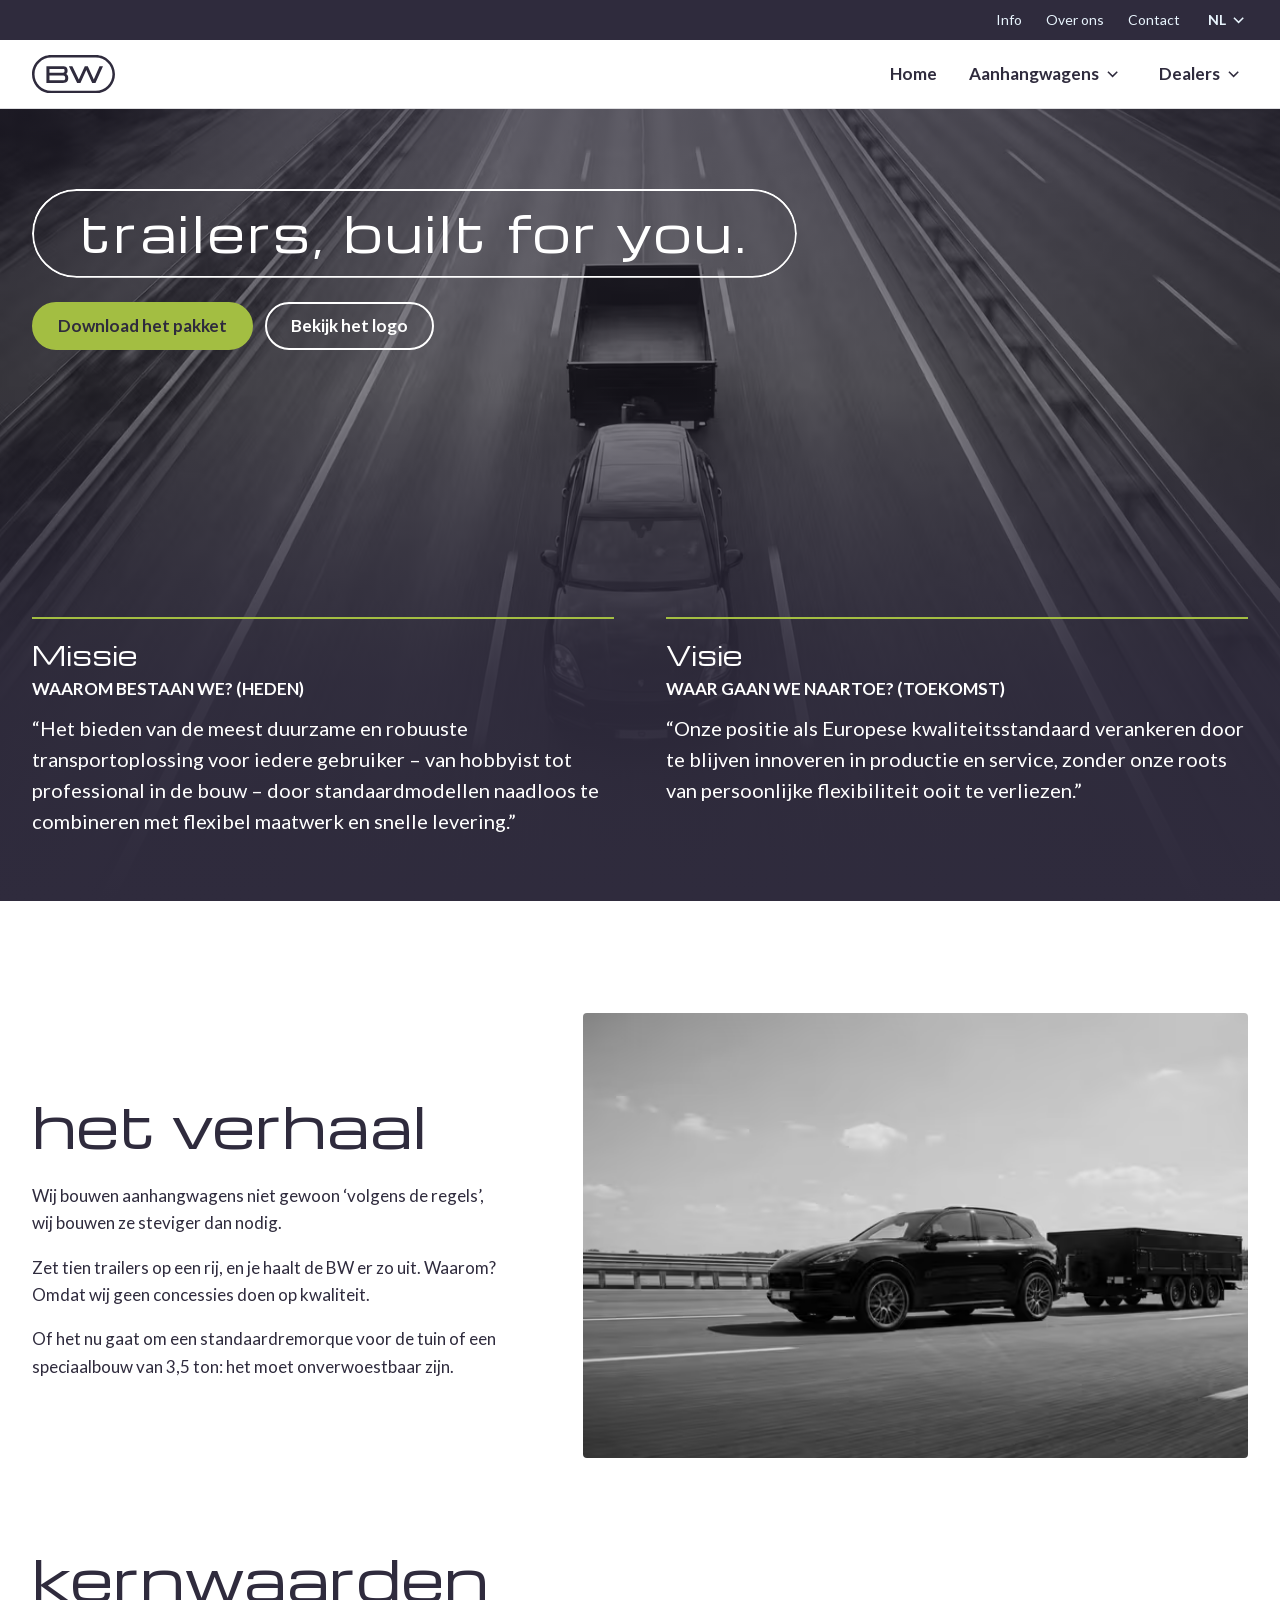
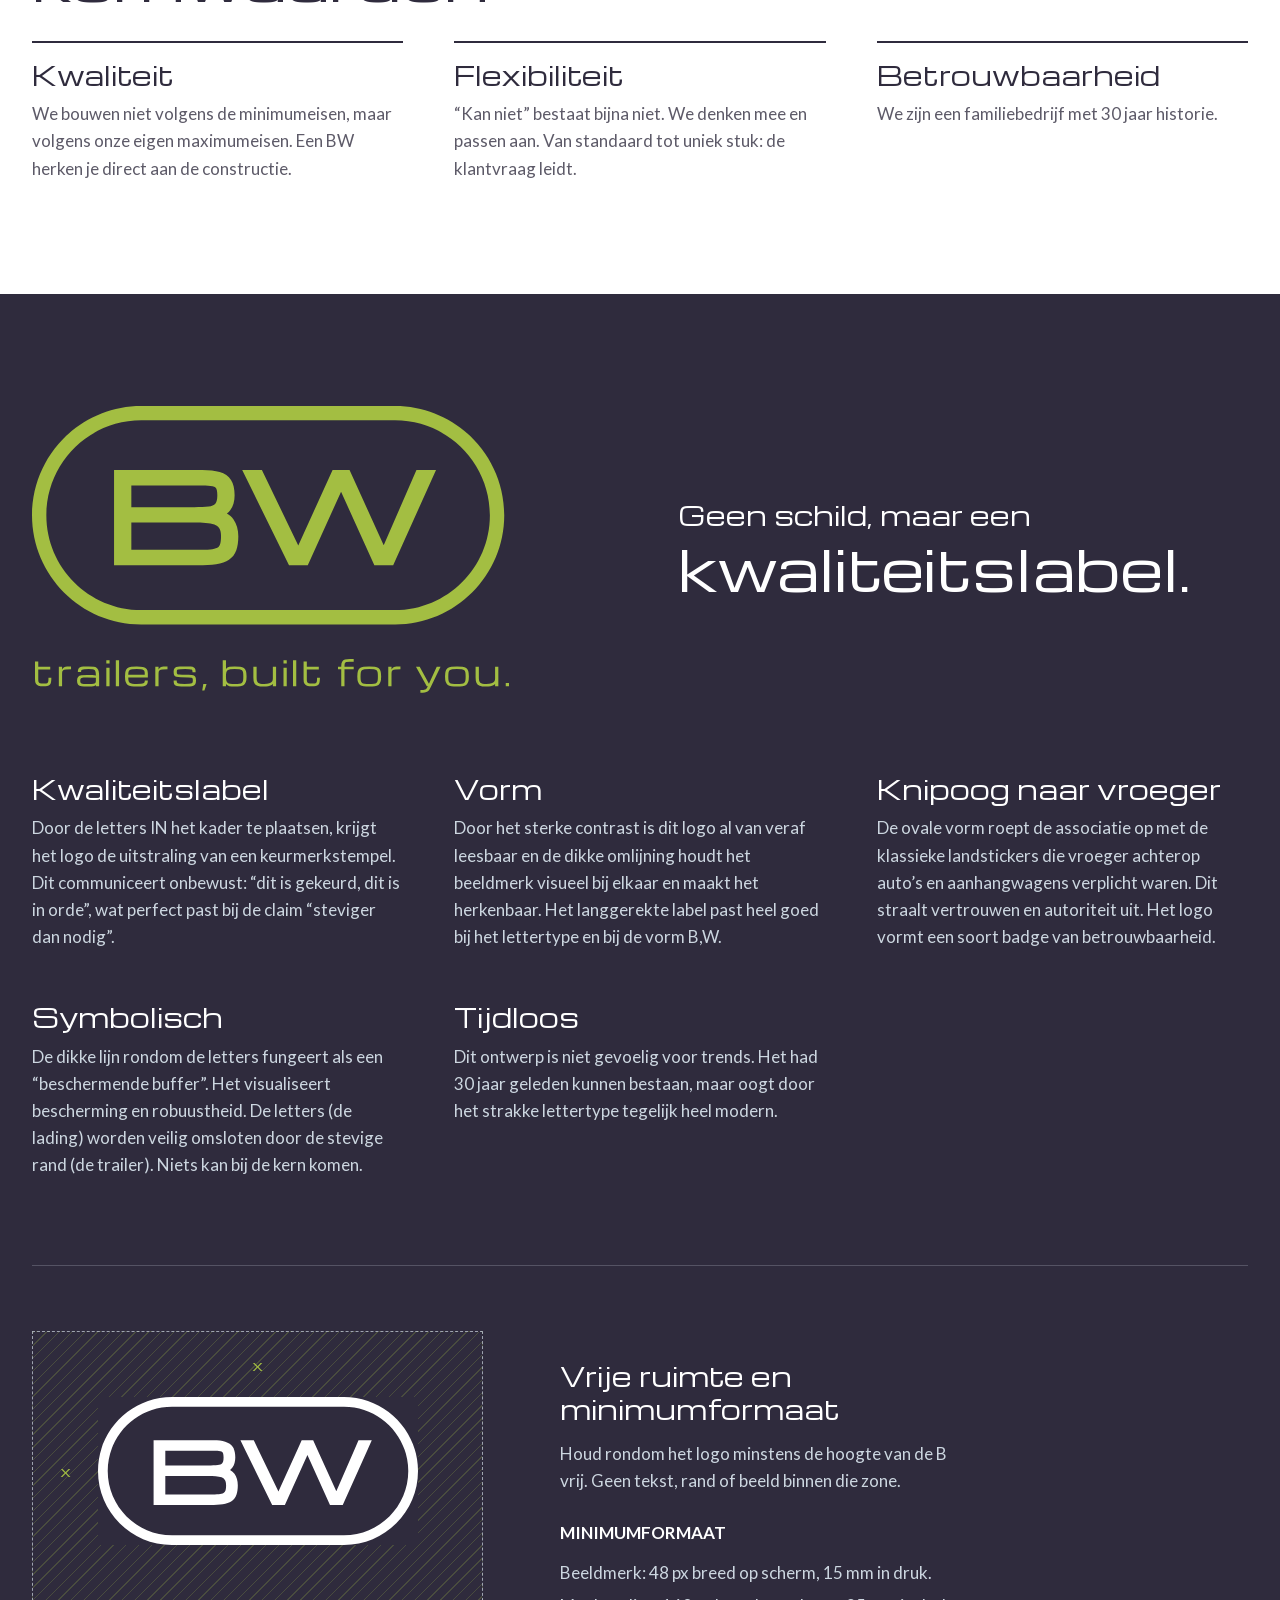
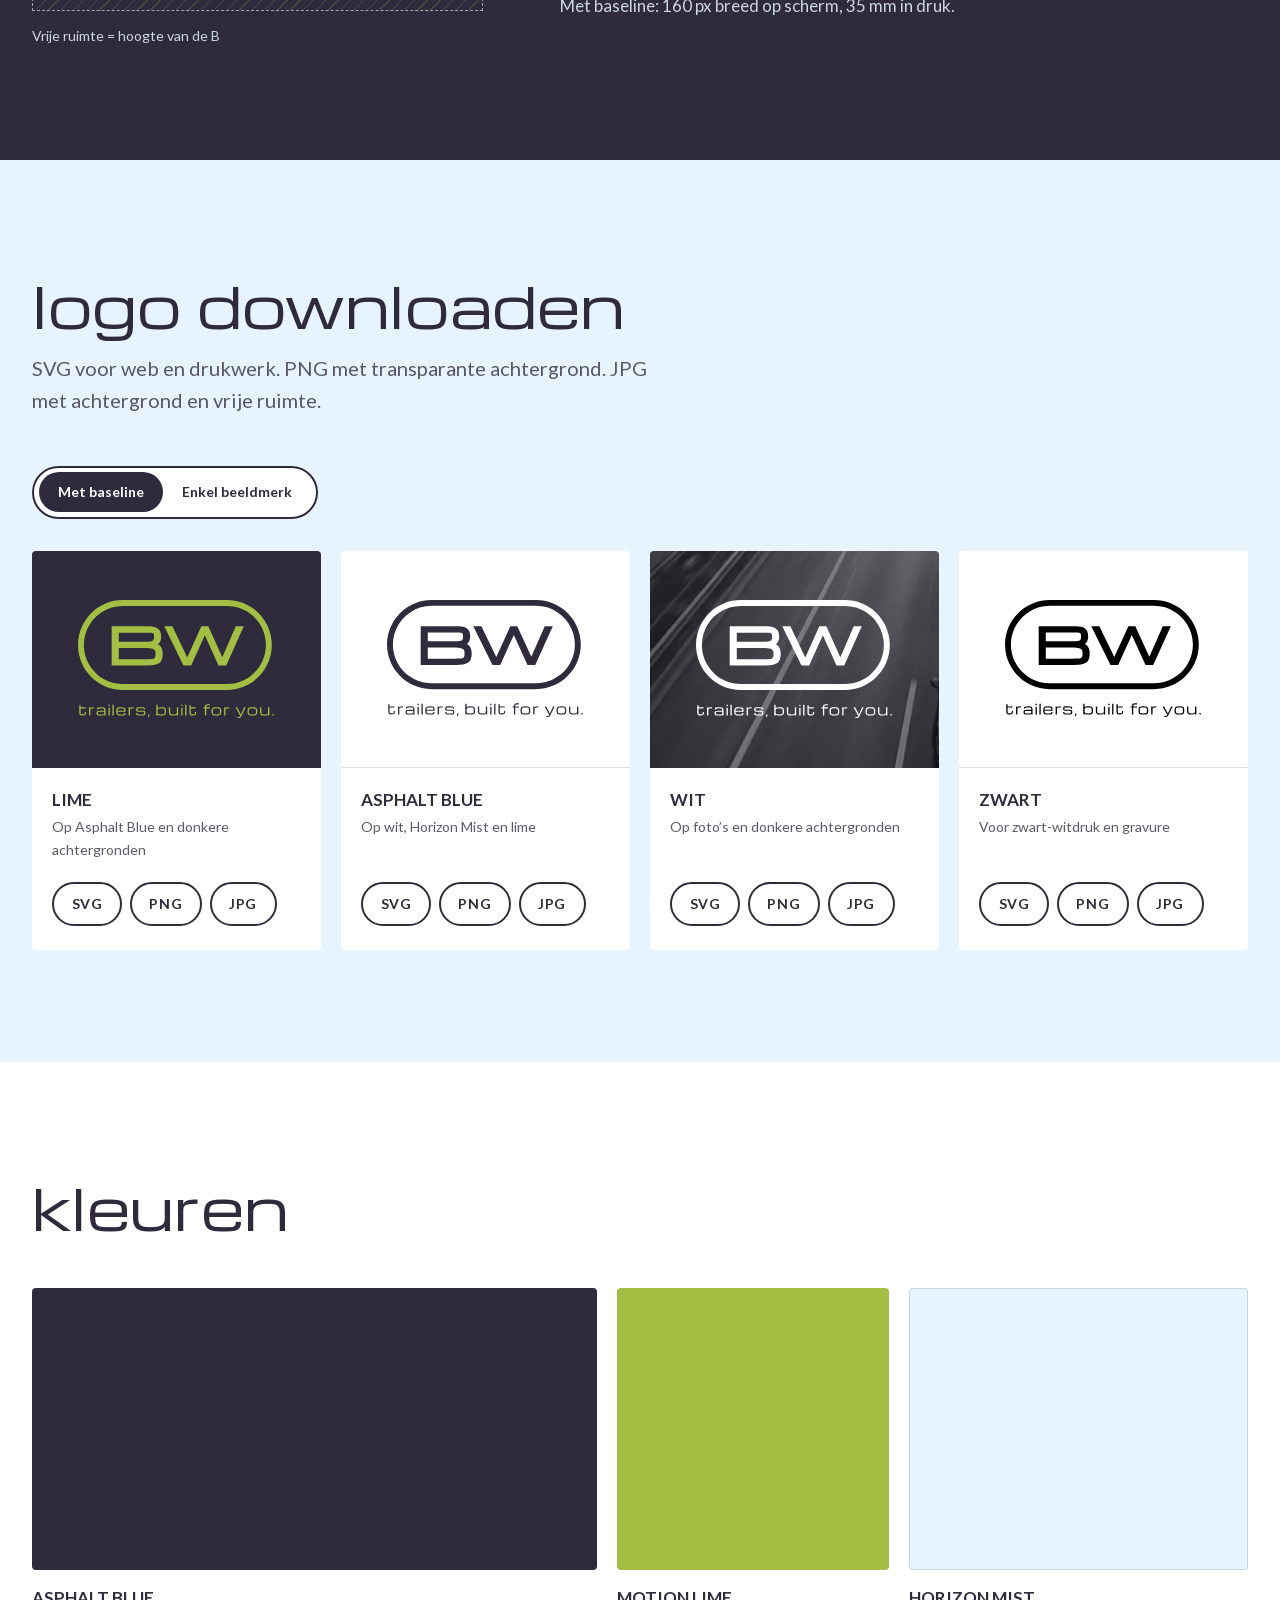
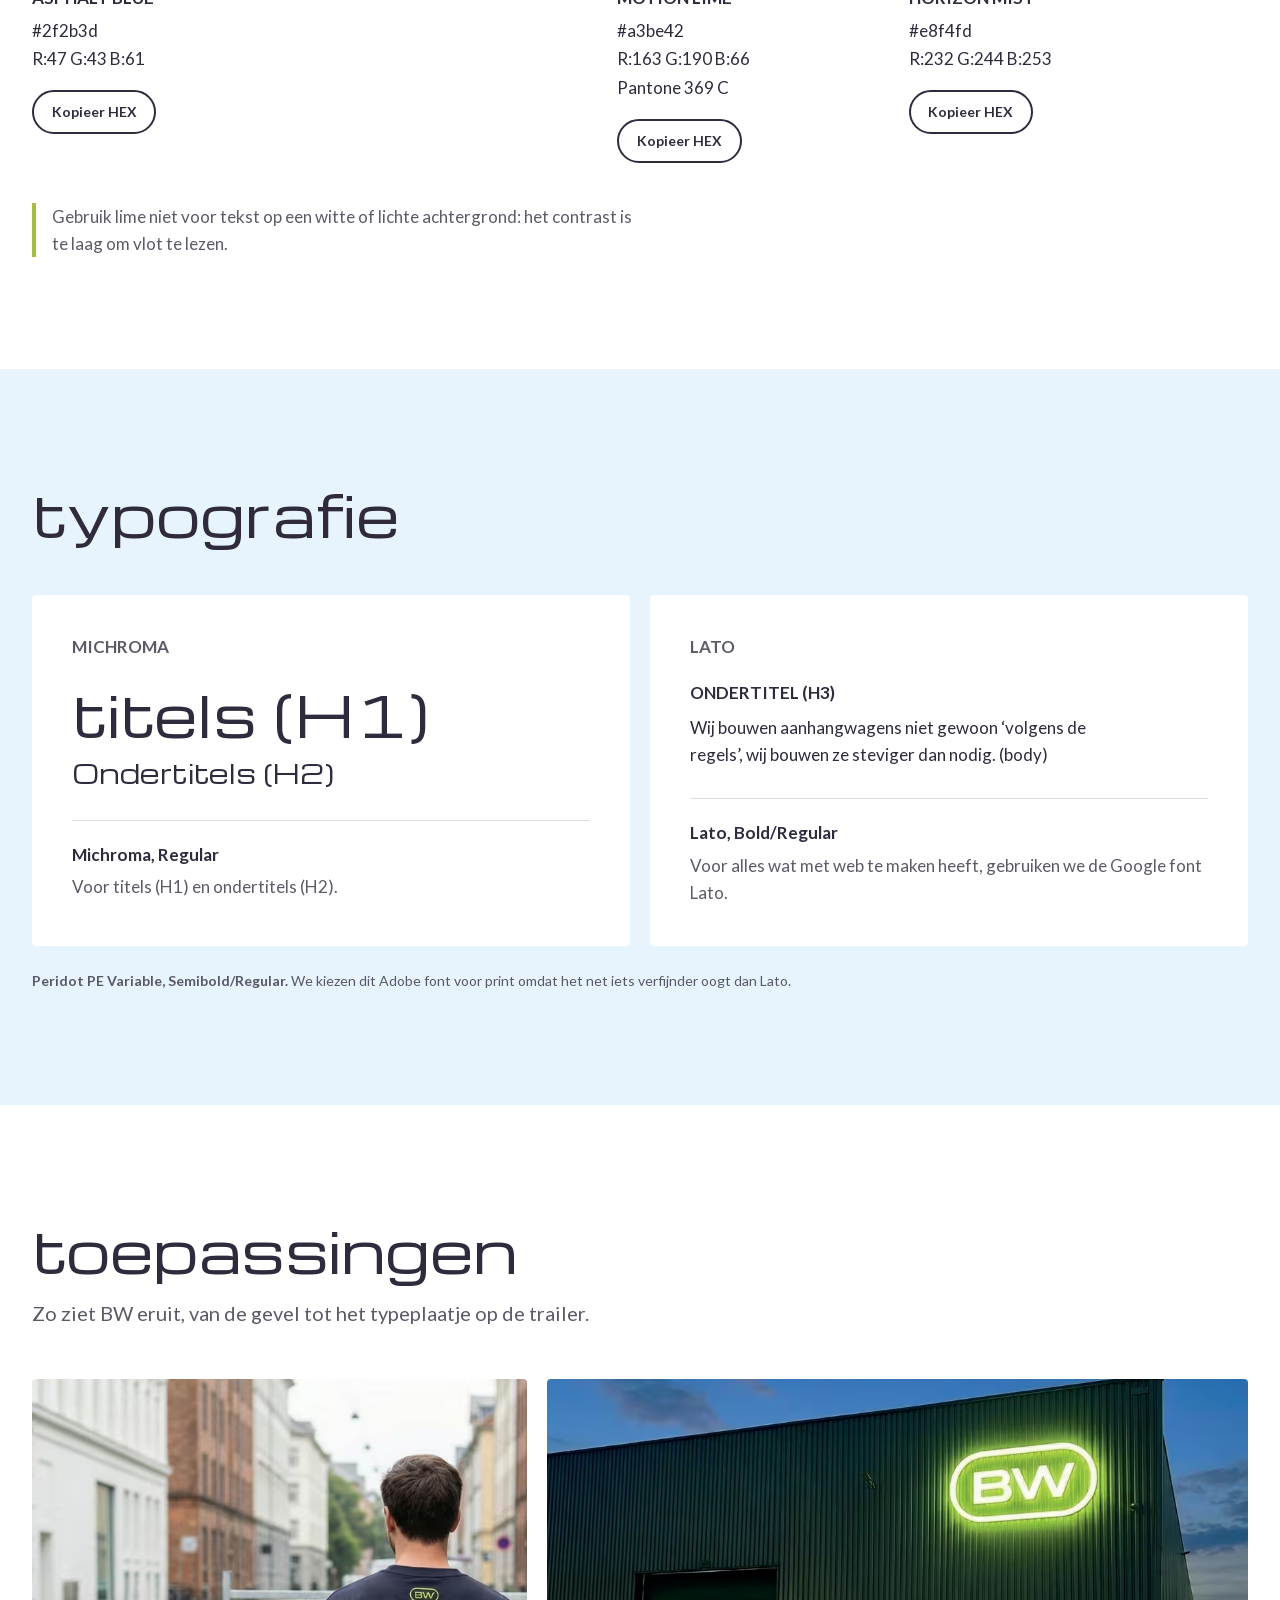
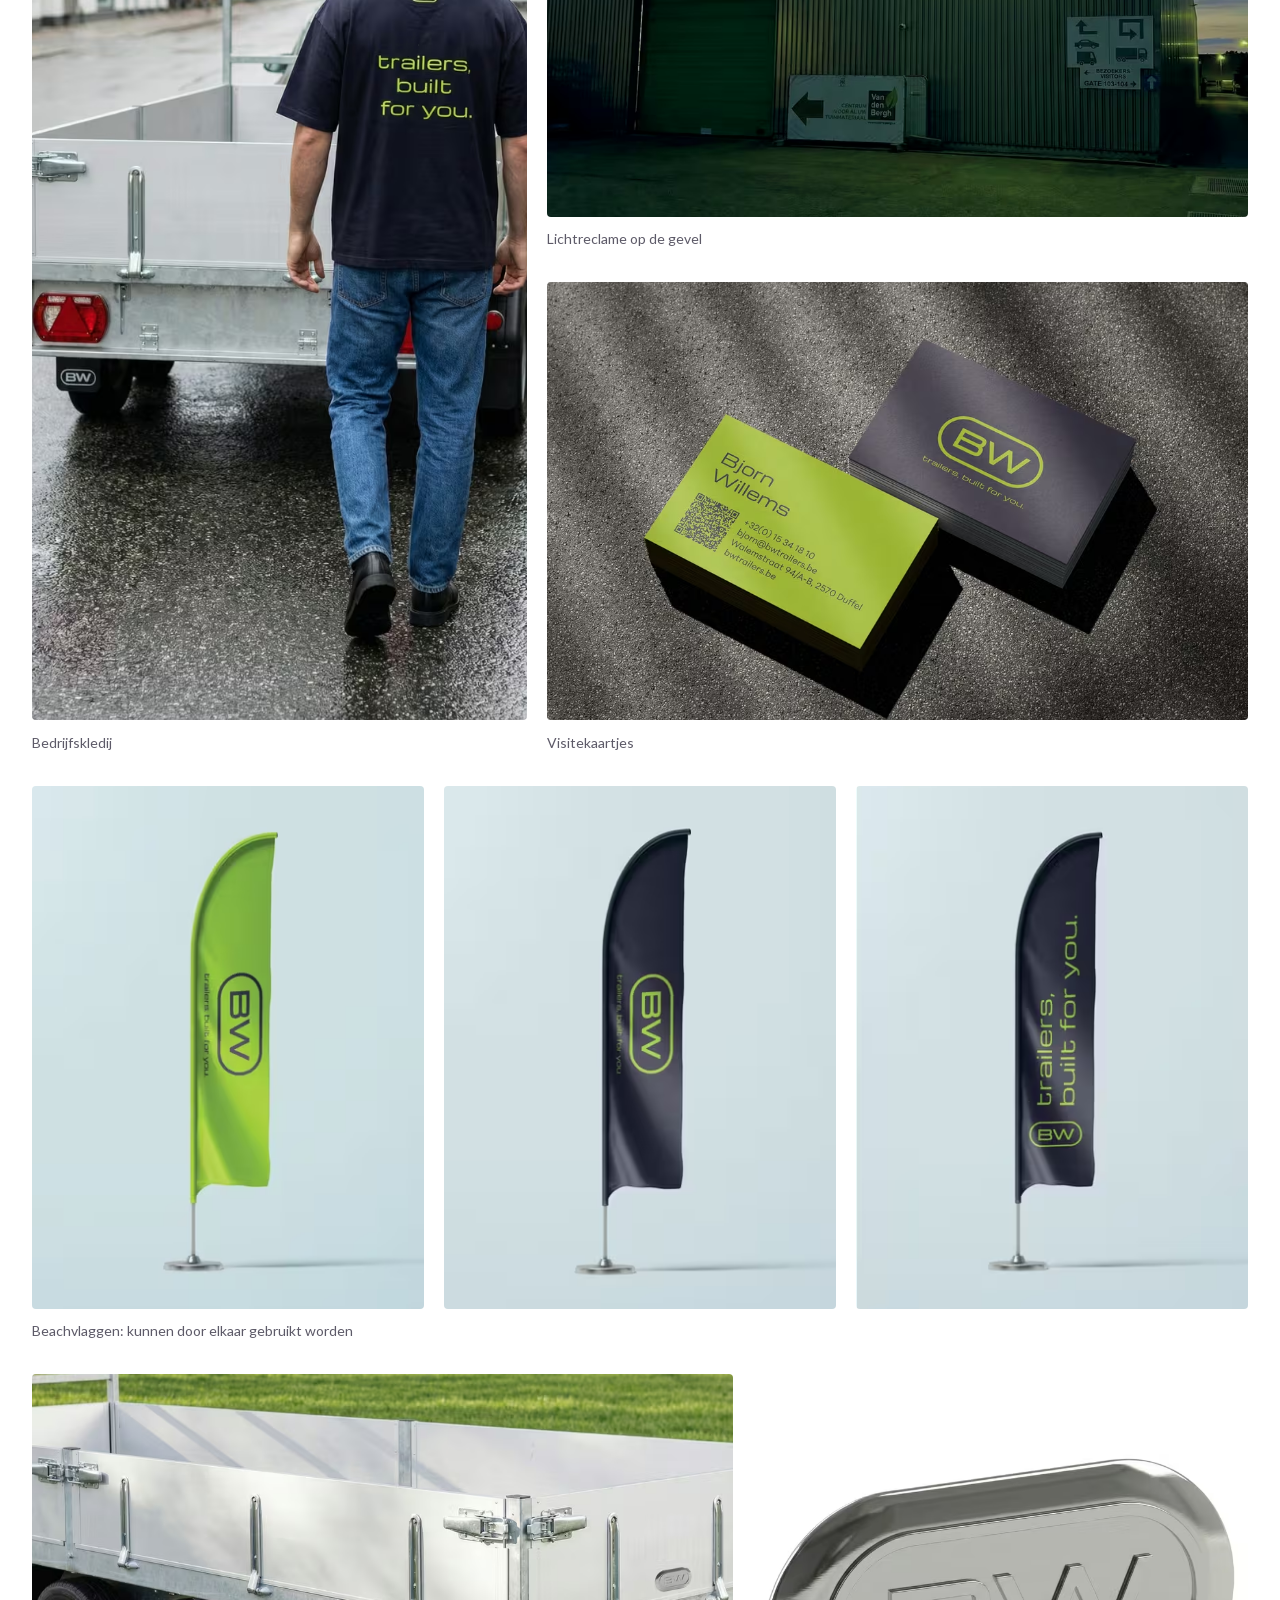
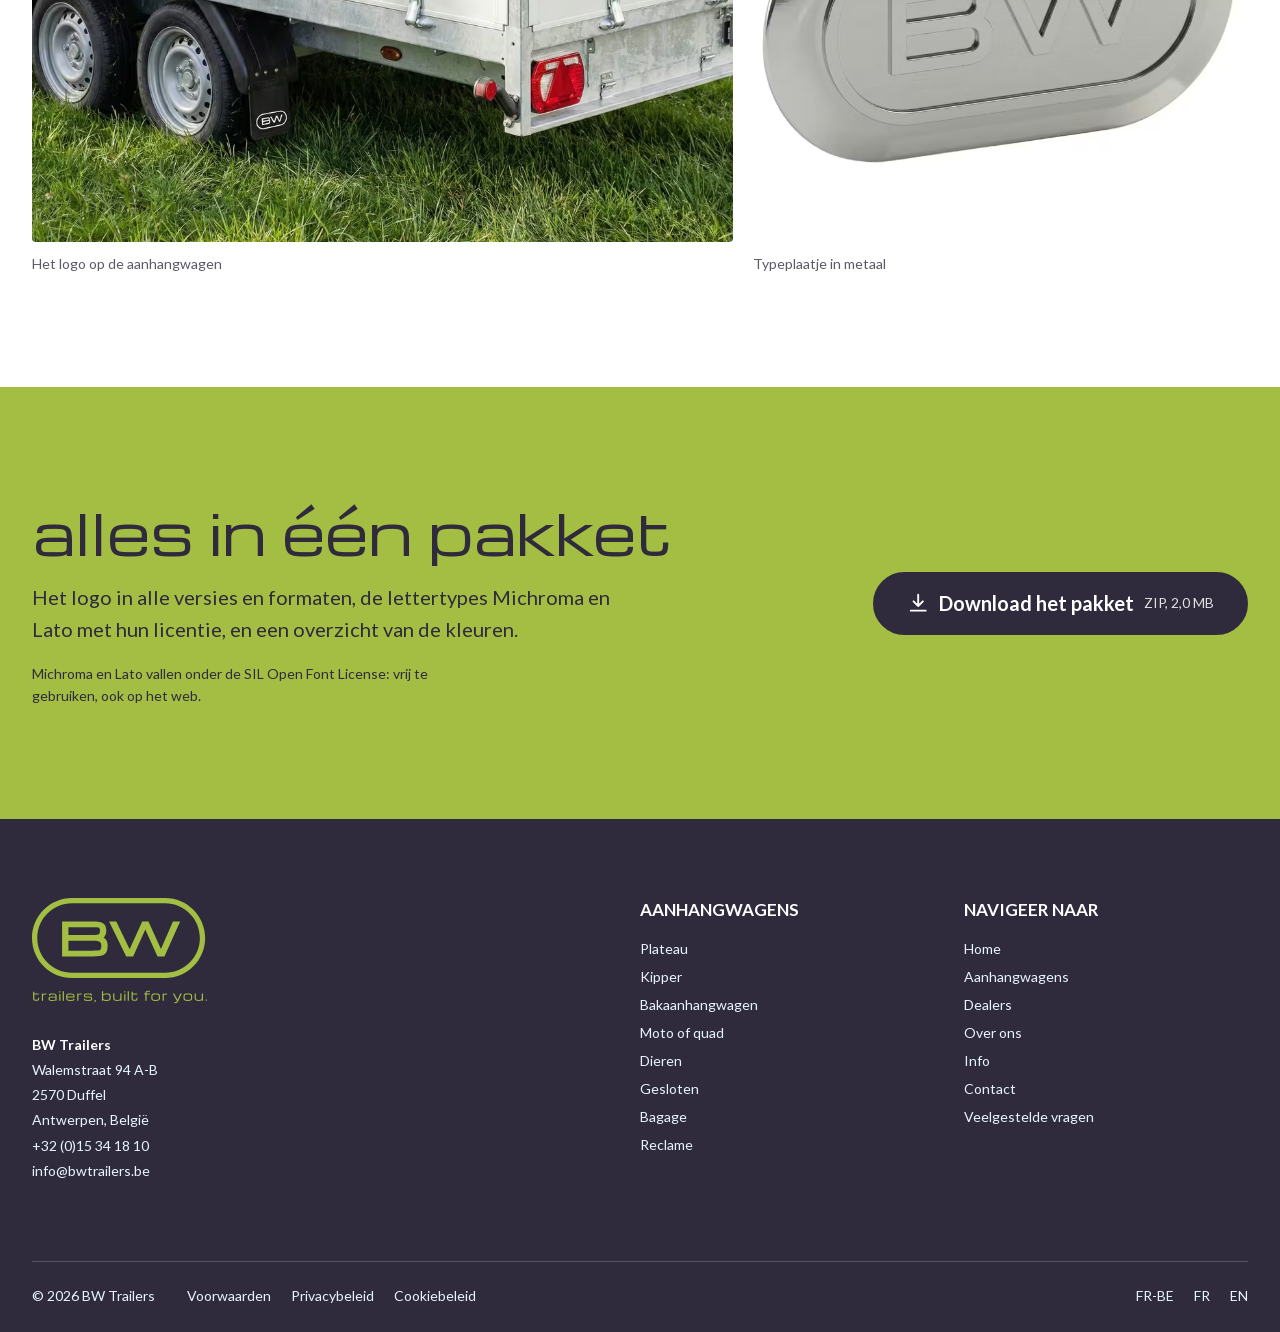
==== commit 72267b08: "update" ====
--- a/branding/index.html
+++ b/branding/index.html
@@ -100,12 +100,11 @@
 
   <main id="inhoud">
     <!-- Hero: photo, mission and vision -->
-    <section class="hero" aria-labelledby="hero-title">
+    <section class="hero">
       <picture class="pic pic--hero"><source type="image/avif" srcset="assets/img/hero-640.avif 640w, assets/img/hero-960.avif 960w, assets/img/hero-1440.avif 1440w, assets/img/hero-1920.avif 1920w, assets/img/hero-2528.avif 2528w" sizes="100vw"><source type="image/webp" srcset="assets/img/hero-640.webp 640w, assets/img/hero-960.webp 960w, assets/img/hero-1440.webp 1440w, assets/img/hero-1920.webp 1920w, assets/img/hero-2528.webp 2528w" sizes="100vw"><img src="assets/img/hero-960.webp" alt="Zwart-witfoto van bovenaf: een auto met een BW-aanhangwagen op een lege autosnelweg." width="2528" height="1696" fetchpriority="high"></picture>
       <div class="wrap hero__inner">
         <div class="hero__head">
-          <h1 class="hero__title" id="hero-title"><span class="label-oval">Steviger dan nodig.</span></h1>
-          <p class="hero__intro">Dit is de huisstijl van BW: logo, kleuren en letters op één plek, klaar om te downloaden.</p>
+          <h1 class="hero__title"><span class="label-oval">trailers, built for you.</span></h1>
           <p class="hero__actions">
             <a class="btn btn--solid" href="#pakket">Download het pakket</a>
             <a class="btn btn--ghost" href="#logo">Bekijk het logo</a>
@@ -113,14 +112,14 @@
         </div>
         <div class="hero__statements">
           <article class="statement">
-            <h2 class="statement__title">Missie</h2>
-            <p class="statement__sub">Waarom we bestaan</p>
-            <p class="statement__text">Het bieden van de meest duurzame en robuuste transportoplossing voor iedere gebruiker, van hobbyist tot professional in de bouw, door standaardmodellen naadloos te combineren met flexibel maatwerk en snelle levering.</p>
+            <h2 class="t-h2 statement__title">Missie</h2>
+            <p class="t-h3">Waarom bestaan we? (heden)</p>
+            <p class="statement__text">“Het bieden van de meest duurzame en robuuste transportoplossing voor iedere gebruiker – van hobbyist tot professional in de bouw – door standaardmodellen naadloos te combineren met flexibel maatwerk en snelle levering.”</p>
           </article>
           <article class="statement">
-            <h2 class="statement__title">Visie</h2>
-            <p class="statement__sub">Waar we naartoe gaan</p>
-            <p class="statement__text">Onze positie als Europese kwaliteitsstandaard verankeren door te blijven innoveren in productie en service, zonder onze roots van persoonlijke flexibiliteit ooit te verliezen.</p>
+            <h2 class="t-h2 statement__title">Visie</h2>
+            <p class="t-h3">Waar gaan we naartoe? (toekomst)</p>
+            <p class="statement__text">“Onze positie als Europese kwaliteitsstandaard verankeren door te blijven innoveren in productie en service, zonder onze roots van persoonlijke flexibiliteit ooit te verliezen.”</p>
           </article>
         </div>
       </div>
@@ -130,19 +129,19 @@
     <section class="section story" aria-labelledby="story-title">
       <div class="wrap story__grid">
         <div class="story__text">
-          <h2 class="h2" id="story-title">Ons verhaal</h2>
-          <p class="story__lead">Wij bouwen aanhangwagens niet gewoon ‘volgens de regels’, wij bouwen ze steviger dan nodig.</p>
+          <h2 class="h2" id="story-title">het verhaal</h2>
+          <p>Wij bouwen aanhangwagens niet gewoon ‘volgens de regels’, wij bouwen ze steviger dan nodig.</p>
           <p>Zet tien trailers op een rij, en je haalt de BW er zo uit. Waarom? Omdat wij geen concessies doen op kwaliteit.</p>
           <p>Of het nu gaat om een standaardremorque voor de tuin of een speciaalbouw van 3,5 ton: het moet onverwoestbaar zijn.</p>
         </div>
         <div class="story__media"><picture class="pic pic--story"><source type="image/avif" srcset="assets/img/story-640.avif 640w, assets/img/story-960.avif 960w, assets/img/story-1440.avif 1440w" sizes="(min-width: 60em) 45vw, 100vw"><source type="image/webp" srcset="assets/img/story-640.webp 640w, assets/img/story-960.webp 960w, assets/img/story-1440.webp 1440w" sizes="(min-width: 60em) 45vw, 100vw"><img src="assets/img/story-960.webp" alt="Zwart-witfoto van een auto die een BW-plateauwagen trekt op de autosnelweg." width="1440" height="966" loading="lazy" decoding="async"></picture></div>
       </div>
       <div class="wrap values">
-        <h3 class="values__title">Waar we voor staan</h3>
+        <h2 class="h2 values__title">kernwaarden</h2>
         <ul class="values__list">
-          <li><h4>Kwaliteit</h4><p>We bouwen niet volgens de minimumeisen, maar volgens onze eigen maximumeisen. Een BW herken je direct aan de constructie.</p></li>
-          <li><h4>Flexibiliteit</h4><p>‘Kan niet’ bestaat bijna niet. We denken mee en passen aan. Van standaard tot uniek stuk: de klantvraag leidt.</p></li>
-          <li><h4>Betrouwbaarheid</h4><p>We zijn een familiebedrijf met 30 jaar geschiedenis.</p></li>
+          <li><h3 class="t-h2">Kwaliteit</h3><p>We bouwen niet volgens de minimumeisen, maar volgens onze eigen maximumeisen. Een BW herken je direct aan de constructie.</p></li>
+          <li><h3 class="t-h2">Flexibiliteit</h3><p>“Kan niet” bestaat bijna niet. We denken mee en passen aan. Van standaard tot uniek stuk: de klantvraag leidt.</p></li>
+          <li><h3 class="t-h2">Betrouwbaarheid</h3><p>We zijn een familiebedrijf met 30 jaar historie.</p></li>
         </ul>
       </div>
     </section>
@@ -152,15 +151,17 @@
       <div class="wrap">
         <div class="logo__hero">
           <img class="logo__big" src="assets/logos/bw-trailers-logo-lime.svg" alt="Het BW-logo in lime: de letters BW in een ovaal kader, met daaronder ‘trailers, built for you.’" width="866" height="521" loading="lazy">
-          <div class="logo__intro">
-            <h2 class="h2" id="logo-title">Geen schild, maar een kwaliteitslabel.</h2>
-            <p>De letters staan ín het kader. Zo krijgt het logo de uitstraling van een keurmerk: dit is gekeurd, dit is in orde. Dat past bij wat we beloven: steviger dan nodig.</p>
-          </div>
+          <h2 class="logo__title" id="logo-title">
+            <span class="logo__title-small">Geen schild, maar een</span>
+            <span class="logo__title-big">kwaliteitslabel.</span>
+          </h2>
         </div>
         <ul class="logo__points">
-          <li><h3>Een knipoog naar vroeger</h3><p>De ovale vorm doet denken aan de landstickers die vroeger verplicht achterop auto’s en aanhangwagens zaten. Een badge van betrouwbaarheid.</p></li>
-          <li><h3>Een beschermende rand</h3><p>De dikke lijn omsluit de letters zoals een stevige trailer zijn lading. Niets kan bij de kern komen.</p></li>
-          <li><h3>Tijdloos</h3><p>Het had 30 jaar geleden kunnen bestaan, maar door de strakke letter oogt het vandaag modern.</p></li>
+          <li><h3 class="t-h2">Kwaliteitslabel</h3><p>Door de letters IN het kader te plaatsen, krijgt het logo de uitstraling van een keurmerkstempel. Dit communiceert onbewust: “dit is gekeurd, dit is in orde”, wat perfect past bij de claim “steviger dan nodig”.</p></li>
+          <li><h3 class="t-h2">Vorm</h3><p>Door het sterke contrast is dit logo al van veraf leesbaar en de dikke omlijning houdt het beeldmerk visueel bij elkaar en maakt het herkenbaar. Het langgerekte label past heel goed bij het lettertype en bij de vorm B,W.</p></li>
+          <li><h3 class="t-h2">Knipoog naar vroeger</h3><p>De ovale vorm roept de associatie op met de klassieke landstickers die vroeger achterop auto’s en aanhangwagens verplicht waren. Dit straalt vertrouwen en autoriteit uit. Het logo vormt een soort badge van betrouwbaarheid.</p></li>
+          <li><h3 class="t-h2">Symbolisch</h3><p>De dikke lijn rondom de letters fungeert als een “beschermende buffer”. Het visualiseert bescherming en robuustheid. De letters (de lading) worden veilig omsloten door de stevige rand (de trailer). Niets kan bij de kern komen.</p></li>
+          <li><h3 class="t-h2">Tijdloos</h3><p>Dit ontwerp is niet gevoelig voor trends. Het had 30 jaar geleden kunnen bestaan, maar oogt door het strakke lettertype tegelijk heel modern.</p></li>
         </ul>
         <div class="rules">
           <figure class="clearspace">
@@ -172,9 +173,9 @@
             <figcaption>Vrije ruimte = hoogte van de B</figcaption>
           </figure>
           <div class="rules__text">
-            <h3>Vrije ruimte en minimumformaat</h3>
+            <h3 class="t-h2">Vrije ruimte en minimumformaat</h3>
             <p>Houd rondom het logo minstens de hoogte van de B vrij. Geen tekst, rand of beeld binnen die zone.</p>
-            <h4>Minimumformaat</h4>
+            <h4 class="t-h3">Minimumformaat</h4>
             <ul class="rules__min">
               <li>Beeldmerk: 48 px breed op scherm, 15 mm in druk.</li>
               <li>Met baseline: 160 px breed op scherm, 35 mm in druk.</li>
@@ -188,7 +189,7 @@
     <section class="section downloads" id="downloads" aria-labelledby="downloads-title">
       <div class="wrap">
         <div class="section__head">
-          <h2 class="h2" id="downloads-title">Logo downloaden</h2>
+          <h2 class="h2" id="downloads-title">logo downloaden</h2>
           <p>SVG voor web en drukwerk. PNG met transparante achtergrond. JPG met achtergrond en vrije ruimte.</p>
         </div>
         <fieldset class="switch" data-version-switch>
@@ -197,10 +198,10 @@
           <label><input type="radio" name="version" value="mark"><span>Enkel beeldmerk</span></label>
         </fieldset>
         <ul class="variants">
-          <li class="variant variant--lime"><div class="variant__preview"><img src="assets/logos/bw-trailers-logo-lime.svg" width="866" height="521" loading="lazy" alt="BW-logo met baseline, versie Lime" data-logo="bw-trailers-logo-lime.svg" data-mark="bw-trailers-mark-lime.svg" data-alt-logo="BW-logo met baseline, versie Lime" data-alt-mark="BW-beeldmerk, versie Lime"></div><div class="variant__body"><h3 class="variant__name">Lime</h3><p class="variant__use">Op Asphalt Blue en donkere achtergronden</p><ul class="formats"><li><a class="fmt" href="assets/logos/bw-trailers-logo-lime.svg" download="bw-trailers-logo-lime.svg" data-logo="bw-trailers-logo-lime.svg" data-mark="bw-trailers-mark-lime.svg"><span class="visually-hidden">Download Lime, </span>SVG</a></li><li><a class="fmt" href="assets/logos/bw-trailers-logo-lime.png" download="bw-trailers-logo-lime.png" data-logo="bw-trailers-logo-lime.png" data-mark="bw-trailers-mark-lime.png"><span class="visually-hidden">Download Lime, </span>PNG</a></li><li><a class="fmt" href="assets/logos/bw-trailers-logo-lime.jpg" download="bw-trailers-logo-lime.jpg" data-logo="bw-trailers-logo-lime.jpg" data-mark="bw-trailers-mark-lime.jpg"><span class="visually-hidden">Download Lime, </span>JPG</a></li></ul></div></li>
-          <li class="variant variant--asphalt"><div class="variant__preview"><img src="assets/logos/bw-trailers-logo-asphalt.svg" width="866" height="521" loading="lazy" alt="BW-logo met baseline, versie Asphalt Blue" data-logo="bw-trailers-logo-asphalt.svg" data-mark="bw-trailers-mark-asphalt.svg" data-alt-logo="BW-logo met baseline, versie Asphalt Blue" data-alt-mark="BW-beeldmerk, versie Asphalt Blue"></div><div class="variant__body"><h3 class="variant__name">Asphalt Blue</h3><p class="variant__use">Op wit, Horizon Mist en lime</p><ul class="formats"><li><a class="fmt" href="assets/logos/bw-trailers-logo-asphalt.svg" download="bw-trailers-logo-asphalt.svg" data-logo="bw-trailers-logo-asphalt.svg" data-mark="bw-trailers-mark-asphalt.svg"><span class="visually-hidden">Download Asphalt Blue, </span>SVG</a></li><li><a class="fmt" href="assets/logos/bw-trailers-logo-asphalt.png" download="bw-trailers-logo-asphalt.png" data-logo="bw-trailers-logo-asphalt.png" data-mark="bw-trailers-mark-asphalt.png"><span class="visually-hidden">Download Asphalt Blue, </span>PNG</a></li><li><a class="fmt" href="assets/logos/bw-trailers-logo-asphalt.jpg" download="bw-trailers-logo-asphalt.jpg" data-logo="bw-trailers-logo-asphalt.jpg" data-mark="bw-trailers-mark-asphalt.jpg"><span class="visually-hidden">Download Asphalt Blue, </span>JPG</a></li></ul></div></li>
-          <li class="variant variant--white"><div class="variant__preview"><img src="assets/logos/bw-trailers-logo-white.svg" width="866" height="521" loading="lazy" alt="BW-logo met baseline, versie Wit" data-logo="bw-trailers-logo-white.svg" data-mark="bw-trailers-mark-white.svg" data-alt-logo="BW-logo met baseline, versie Wit" data-alt-mark="BW-beeldmerk, versie Wit"></div><div class="variant__body"><h3 class="variant__name">Wit</h3><p class="variant__use">Op foto’s en donkere achtergronden</p><ul class="formats"><li><a class="fmt" href="assets/logos/bw-trailers-logo-white.svg" download="bw-trailers-logo-white.svg" data-logo="bw-trailers-logo-white.svg" data-mark="bw-trailers-mark-white.svg"><span class="visually-hidden">Download Wit, </span>SVG</a></li><li><a class="fmt" href="assets/logos/bw-trailers-logo-white.png" download="bw-trailers-logo-white.png" data-logo="bw-trailers-logo-white.png" data-mark="bw-trailers-mark-white.png"><span class="visually-hidden">Download Wit, </span>PNG</a></li><li><a class="fmt" href="assets/logos/bw-trailers-logo-white.jpg" download="bw-trailers-logo-white.jpg" data-logo="bw-trailers-logo-white.jpg" data-mark="bw-trailers-mark-white.jpg"><span class="visually-hidden">Download Wit, </span>JPG</a></li></ul></div></li>
-          <li class="variant variant--black"><div class="variant__preview"><img src="assets/logos/bw-trailers-logo-black.svg" width="866" height="521" loading="lazy" alt="BW-logo met baseline, versie Zwart" data-logo="bw-trailers-logo-black.svg" data-mark="bw-trailers-mark-black.svg" data-alt-logo="BW-logo met baseline, versie Zwart" data-alt-mark="BW-beeldmerk, versie Zwart"></div><div class="variant__body"><h3 class="variant__name">Zwart</h3><p class="variant__use">Voor zwart-witdruk en gravure</p><ul class="formats"><li><a class="fmt" href="assets/logos/bw-trailers-logo-black.svg" download="bw-trailers-logo-black.svg" data-logo="bw-trailers-logo-black.svg" data-mark="bw-trailers-mark-black.svg"><span class="visually-hidden">Download Zwart, </span>SVG</a></li><li><a class="fmt" href="assets/logos/bw-trailers-logo-black.png" download="bw-trailers-logo-black.png" data-logo="bw-trailers-logo-black.png" data-mark="bw-trailers-mark-black.png"><span class="visually-hidden">Download Zwart, </span>PNG</a></li><li><a class="fmt" href="assets/logos/bw-trailers-logo-black.jpg" download="bw-trailers-logo-black.jpg" data-logo="bw-trailers-logo-black.jpg" data-mark="bw-trailers-mark-black.jpg"><span class="visually-hidden">Download Zwart, </span>JPG</a></li></ul></div></li>
+          <li class="variant variant--lime"><div class="variant__preview"><img src="assets/logos/bw-trailers-logo-lime.svg" width="866" height="521" loading="lazy" alt="BW-logo met baseline, versie Lime" data-logo="bw-trailers-logo-lime.svg" data-mark="bw-trailers-mark-lime.svg" data-alt-logo="BW-logo met baseline, versie Lime" data-alt-mark="BW-beeldmerk, versie Lime"></div><div class="variant__body"><h3 class="t-h3 variant__name">Lime</h3><p class="variant__use">Op Asphalt Blue en donkere achtergronden</p><ul class="formats"><li><a class="fmt" href="assets/logos/bw-trailers-logo-lime.svg" download="bw-trailers-logo-lime.svg" data-logo="bw-trailers-logo-lime.svg" data-mark="bw-trailers-mark-lime.svg"><span class="visually-hidden">Download Lime, </span>SVG</a></li><li><a class="fmt" href="assets/logos/bw-trailers-logo-lime.png" download="bw-trailers-logo-lime.png" data-logo="bw-trailers-logo-lime.png" data-mark="bw-trailers-mark-lime.png"><span class="visually-hidden">Download Lime, </span>PNG</a></li><li><a class="fmt" href="assets/logos/bw-trailers-logo-lime.jpg" download="bw-trailers-logo-lime.jpg" data-logo="bw-trailers-logo-lime.jpg" data-mark="bw-trailers-mark-lime.jpg"><span class="visually-hidden">Download Lime, </span>JPG</a></li></ul></div></li>
+          <li class="variant variant--asphalt"><div class="variant__preview"><img src="assets/logos/bw-trailers-logo-asphalt.svg" width="866" height="521" loading="lazy" alt="BW-logo met baseline, versie Asphalt Blue" data-logo="bw-trailers-logo-asphalt.svg" data-mark="bw-trailers-mark-asphalt.svg" data-alt-logo="BW-logo met baseline, versie Asphalt Blue" data-alt-mark="BW-beeldmerk, versie Asphalt Blue"></div><div class="variant__body"><h3 class="t-h3 variant__name">Asphalt Blue</h3><p class="variant__use">Op wit, Horizon Mist en lime</p><ul class="formats"><li><a class="fmt" href="assets/logos/bw-trailers-logo-asphalt.svg" download="bw-trailers-logo-asphalt.svg" data-logo="bw-trailers-logo-asphalt.svg" data-mark="bw-trailers-mark-asphalt.svg"><span class="visually-hidden">Download Asphalt Blue, </span>SVG</a></li><li><a class="fmt" href="assets/logos/bw-trailers-logo-asphalt.png" download="bw-trailers-logo-asphalt.png" data-logo="bw-trailers-logo-asphalt.png" data-mark="bw-trailers-mark-asphalt.png"><span class="visually-hidden">Download Asphalt Blue, </span>PNG</a></li><li><a class="fmt" href="assets/logos/bw-trailers-logo-asphalt.jpg" download="bw-trailers-logo-asphalt.jpg" data-logo="bw-trailers-logo-asphalt.jpg" data-mark="bw-trailers-mark-asphalt.jpg"><span class="visually-hidden">Download Asphalt Blue, </span>JPG</a></li></ul></div></li>
+          <li class="variant variant--white"><div class="variant__preview"><img src="assets/logos/bw-trailers-logo-white.svg" width="866" height="521" loading="lazy" alt="BW-logo met baseline, versie Wit" data-logo="bw-trailers-logo-white.svg" data-mark="bw-trailers-mark-white.svg" data-alt-logo="BW-logo met baseline, versie Wit" data-alt-mark="BW-beeldmerk, versie Wit"></div><div class="variant__body"><h3 class="t-h3 variant__name">Wit</h3><p class="variant__use">Op foto’s en donkere achtergronden</p><ul class="formats"><li><a class="fmt" href="assets/logos/bw-trailers-logo-white.svg" download="bw-trailers-logo-white.svg" data-logo="bw-trailers-logo-white.svg" data-mark="bw-trailers-mark-white.svg"><span class="visually-hidden">Download Wit, </span>SVG</a></li><li><a class="fmt" href="assets/logos/bw-trailers-logo-white.png" download="bw-trailers-logo-white.png" data-logo="bw-trailers-logo-white.png" data-mark="bw-trailers-mark-white.png"><span class="visually-hidden">Download Wit, </span>PNG</a></li><li><a class="fmt" href="assets/logos/bw-trailers-logo-white.jpg" download="bw-trailers-logo-white.jpg" data-logo="bw-trailers-logo-white.jpg" data-mark="bw-trailers-mark-white.jpg"><span class="visually-hidden">Download Wit, </span>JPG</a></li></ul></div></li>
+          <li class="variant variant--black"><div class="variant__preview"><img src="assets/logos/bw-trailers-logo-black.svg" width="866" height="521" loading="lazy" alt="BW-logo met baseline, versie Zwart" data-logo="bw-trailers-logo-black.svg" data-mark="bw-trailers-mark-black.svg" data-alt-logo="BW-logo met baseline, versie Zwart" data-alt-mark="BW-beeldmerk, versie Zwart"></div><div class="variant__body"><h3 class="t-h3 variant__name">Zwart</h3><p class="variant__use">Voor zwart-witdruk en gravure</p><ul class="formats"><li><a class="fmt" href="assets/logos/bw-trailers-logo-black.svg" download="bw-trailers-logo-black.svg" data-logo="bw-trailers-logo-black.svg" data-mark="bw-trailers-mark-black.svg"><span class="visually-hidden">Download Zwart, </span>SVG</a></li><li><a class="fmt" href="assets/logos/bw-trailers-logo-black.png" download="bw-trailers-logo-black.png" data-logo="bw-trailers-logo-black.png" data-mark="bw-trailers-mark-black.png"><span class="visually-hidden">Download Zwart, </span>PNG</a></li><li><a class="fmt" href="assets/logos/bw-trailers-logo-black.jpg" download="bw-trailers-logo-black.jpg" data-logo="bw-trailers-logo-black.jpg" data-mark="bw-trailers-mark-black.jpg"><span class="visually-hidden">Download Zwart, </span>JPG</a></li></ul></div></li>
         </ul>
       </div>
     </section>
@@ -209,47 +210,12 @@
     <section class="section colors" aria-labelledby="colors-title">
       <div class="wrap">
         <div class="section__head">
-          <h2 class="h2" id="colors-title">Kleuren</h2>
-          <p>Asphalt Blue en Motion Lime dragen het merk. Horizon Mist geeft rust als lichte achtergrond.</p>
+          <h2 class="h2" id="colors-title">kleuren</h2>
         </div>
         <ul class="swatches">
-          <li class="swatch swatch--asphalt">
-            <div class="swatch__chip"></div>
-            <div class="swatch__info">
-              <p class="swatch__role">Primair</p>
-              <h3 class="swatch__name">Asphalt Blue</h3>
-              <dl class="swatch__values">
-                <div><dt>HEX</dt><dd>#2f2b3d</dd></div>
-                <div><dt>RGB</dt><dd>47 43 61</dd></div>
-              </dl>
-              <button class="copy" type="button" data-copy="#2f2b3d">Kopieer HEX<span class="visually-hidden"> Asphalt Blue</span></button>
-            </div>
-          </li>
-          <li class="swatch swatch--lime">
-            <div class="swatch__chip"></div>
-            <div class="swatch__info">
-              <p class="swatch__role">Accent</p>
-              <h3 class="swatch__name">Motion Lime</h3>
-              <dl class="swatch__values">
-                <div><dt>HEX</dt><dd>#a3be42</dd></div>
-                <div><dt>RGB</dt><dd>163 190 66</dd></div>
-                <div><dt>Pantone</dt><dd>369 C</dd></div>
-              </dl>
-              <button class="copy" type="button" data-copy="#a3be42">Kopieer HEX<span class="visually-hidden"> Motion Lime</span></button>
-            </div>
-          </li>
-          <li class="swatch swatch--mist">
-            <div class="swatch__chip"></div>
-            <div class="swatch__info">
-              <p class="swatch__role">Secundair</p>
-              <h3 class="swatch__name">Horizon Mist</h3>
-              <dl class="swatch__values">
-                <div><dt>HEX</dt><dd>#e8f4fd</dd></div>
-                <div><dt>RGB</dt><dd>232 244 253</dd></div>
-              </dl>
-              <button class="copy" type="button" data-copy="#e8f4fd">Kopieer HEX<span class="visually-hidden"> Horizon Mist</span></button>
-            </div>
-          </li>
+          <li class="swatch swatch--asphalt"><div class="swatch__chip"></div><div class="swatch__info"><h3 class="t-h3 swatch__name">Asphalt Blue</h3><ul class="swatch__values"><li>#2f2b3d</li><li>R:47 G:43 B:61</li></ul><button class="copy" type="button" data-copy="#2f2b3d">Kopieer HEX<span class="visually-hidden"> Asphalt Blue</span></button></div></li>
+          <li class="swatch swatch--lime"><div class="swatch__chip"></div><div class="swatch__info"><h3 class="t-h3 swatch__name">Motion Lime</h3><ul class="swatch__values"><li>#a3be42</li><li>R:163 G:190 B:66</li><li>Pantone 369 C</li></ul><button class="copy" type="button" data-copy="#a3be42">Kopieer HEX<span class="visually-hidden"> Motion Lime</span></button></div></li>
+          <li class="swatch swatch--mist"><div class="swatch__chip"></div><div class="swatch__info"><h3 class="t-h3 swatch__name">Horizon Mist</h3><ul class="swatch__values"><li>#e8f4fd</li><li>R:232 G:244 B:253</li></ul><button class="copy" type="button" data-copy="#e8f4fd">Kopieer HEX<span class="visually-hidden"> Horizon Mist</span></button></div></li>
         </ul>
         <p class="colors__note">Gebruik lime niet voor tekst op een witte of lichte achtergrond: het contrast is te laag om vlot te lezen.</p>
         <p class="visually-hidden" role="status" aria-live="polite" data-copy-status data-copied="gekopieerd" data-failed="Kopiëren lukt niet. Selecteer de code en kopieer ze zelf."></p>
@@ -260,27 +226,25 @@
     <section class="section type" aria-labelledby="type-title">
       <div class="wrap">
         <div class="section__head">
-          <h2 class="h2" id="type-title">Typografie</h2>
-          <p>Twee letters, elk met een eigen taak.</p>
+          <h2 class="h2" id="type-title">typografie</h2>
         </div>
         <div class="fonts">
           <article class="font font--michroma">
-            <p class="font__glyphs" aria-hidden="true">Aa</p>
-            <h3 class="font__name">Michroma</h3>
-            <p class="font__role">Titels en ondertitels</p>
-            <p class="font__weights"><span>Gewichten:</span> Regular</p>
-            <p class="font__sample">trailers, built for you.</p>
+            <h3 class="t-h3 font__name">Michroma</h3>
+            <p class="font__h1" aria-hidden="true">titels (H1)</p>
+            <p class="font__h2" aria-hidden="true">Ondertitels (H2)</p>
+            <p class="font__meta">Michroma, Regular</p>
+            <p class="font__use">Voor titels (H1) en ondertitels (H2).</p>
           </article>
           <article class="font font--lato">
-            <p class="font__glyphs" aria-hidden="true">Aa</p>
-            <h3 class="font__name">Lato</h3>
-            <p class="font__role">Lopende tekst en tussentitels</p>
-            <p class="font__weights"><span>Gewichten:</span> Regular en Bold</p>
-            <p class="font__sample">Zet tien trailers op een rij, en je haalt de BW er zo uit.</p>
-            <p class="font__sample font__sample--bold">Zet tien trailers op een rij, en je haalt de BW er zo uit.</p>
+            <h3 class="t-h3 font__name">Lato</h3>
+            <p class="t-h3" aria-hidden="true">Ondertitel (H3)</p>
+            <p class="font__body" aria-hidden="true">Wij bouwen aanhangwagens niet gewoon ‘volgens de regels’, wij bouwen ze steviger dan nodig. (body)</p>
+            <p class="font__meta">Lato, Bold/Regular</p>
+            <p class="font__use">Voor alles wat met web te maken heeft, gebruiken we de Google font Lato.</p>
           </article>
         </div>
-        <p class="type__note">In drukwerk vervangt Peridot PE (Adobe Fonts) de Lato.</p>
+        <p class="type__note"><strong>Peridot PE Variable, Semibold/Regular.</strong> We kiezen dit Adobe font voor print omdat het net iets verfijnder oogt dan Lato.</p>
       </div>
     </section>
 
@@ -288,7 +252,7 @@
     <section class="section applications" aria-labelledby="apps-title">
       <div class="wrap">
         <div class="section__head">
-          <h2 class="h2" id="apps-title">Toepassingen</h2>
+          <h2 class="h2" id="apps-title">toepassingen</h2>
           <p>Zo ziet BW eruit, van de gevel tot het typeplaatje op de trailer.</p>
         </div>
         <div class="gallery">
@@ -301,7 +265,7 @@
               <picture class="pic pic--app-flag-asphalt"><source type="image/avif" srcset="assets/img/app-flag-asphalt-400.avif 400w, assets/img/app-flag-asphalt-640.avif 640w, assets/img/app-flag-asphalt-960.avif 960w" sizes="(min-width: 60em) 30vw, 33vw"><source type="image/webp" srcset="assets/img/app-flag-asphalt-400.webp 400w, assets/img/app-flag-asphalt-640.webp 640w, assets/img/app-flag-asphalt-960.webp 960w" sizes="(min-width: 60em) 30vw, 33vw"><img src="assets/img/app-flag-asphalt-640.webp" alt="Beachvlag in Asphalt Blue met het BW-logo in lime." width="960" height="1442" loading="lazy" decoding="async"></picture>
               <picture class="pic pic--app-flag-baseline"><source type="image/avif" srcset="assets/img/app-flag-baseline-400.avif 400w, assets/img/app-flag-baseline-640.avif 640w, assets/img/app-flag-baseline-960.avif 960w" sizes="(min-width: 60em) 30vw, 33vw"><source type="image/webp" srcset="assets/img/app-flag-baseline-400.webp 400w, assets/img/app-flag-baseline-640.webp 640w, assets/img/app-flag-baseline-960.webp 960w" sizes="(min-width: 60em) 30vw, 33vw"><img src="assets/img/app-flag-baseline-640.webp" alt="Beachvlag in Asphalt Blue met ‘trailers, built for you.’ in lime." width="960" height="1423" loading="lazy" decoding="async"></picture>
             </div>
-            <figcaption>Beachvlaggen: de drie versies mogen door elkaar</figcaption>
+            <figcaption>Beachvlaggen: kunnen door elkaar gebruikt worden</figcaption>
           </figure>
           <figure class="gallery__item gallery__item--trailer"><picture class="pic pic--app-trailer"><source type="image/avif" srcset="assets/img/app-trailer-640.avif 640w, assets/img/app-trailer-1024.avif 1024w, assets/img/app-trailer-1600.avif 1600w" sizes="(min-width: 60em) 55vw, 100vw"><source type="image/webp" srcset="assets/img/app-trailer-640.webp 640w, assets/img/app-trailer-1024.webp 1024w, assets/img/app-trailer-1600.webp 1600w" sizes="(min-width: 60em) 55vw, 100vw"><img src="assets/img/app-trailer-1024.webp" alt="Achterkant van een gegalvaniseerde BW-aanhangwagen op het gras, met het BW-logo op het spatbord." width="1600" height="1122" loading="lazy" decoding="async"></picture><figcaption>Het logo op de aanhangwagen</figcaption></figure>
           <figure class="gallery__item gallery__item--plate"><picture class="pic pic--app-plate"><source type="image/avif" srcset="assets/img/app-plate-480.avif 480w, assets/img/app-plate-800.avif 800w, assets/img/app-plate-1200.avif 1200w" sizes="(min-width: 60em) 38vw, 100vw"><source type="image/webp" srcset="assets/img/app-plate-480.webp 480w, assets/img/app-plate-800.webp 800w, assets/img/app-plate-1200.webp 1200w" sizes="(min-width: 60em) 38vw, 100vw"><img src="assets/img/app-plate-800.webp" alt="Een geborsteld metalen plaatje met het BW-logo in reliëf." width="1200" height="842" loading="lazy" decoding="async"></picture><figcaption>Typeplaatje in metaal</figcaption></figure>
@@ -313,7 +277,7 @@
     <section class="section package" id="pakket" aria-labelledby="package-title">
       <div class="wrap package__inner">
         <div>
-          <h2 class="h2" id="package-title">Alles in één pakket</h2>
+          <h2 class="h2" id="package-title">alles in één pakket</h2>
           <p>Het logo in alle versies en formaten, de lettertypes Michroma en Lato met hun licentie, en een overzicht van de kleuren.</p>
           <p class="package__license">Michroma en Lato vallen onder de SIL Open Font License: vrij te gebruiken, ook op het web.</p>
         </div>
@@ -340,7 +304,7 @@
         </address>
       </div>
       <nav aria-labelledby="footer-trailers">
-        <h2 class="footer__title" id="footer-trailers">Aanhangwagens</h2>
+        <h2 class="t-h3 footer__title" id="footer-trailers">Aanhangwagens</h2>
         <ul>
           <li><a href="https://bwtrailers.be/aanhangwagen-types/plateau/">Plateau</a></li>
           <li><a href="https://bwtrailers.be/aanhangwagen-types/kipper/">Kipper</a></li>
@@ -353,7 +317,7 @@
         </ul>
       </nav>
       <nav aria-labelledby="footer-nav">
-        <h2 class="footer__title" id="footer-nav">Navigeer naar</h2>
+        <h2 class="t-h3 footer__title" id="footer-nav">Navigeer naar</h2>
         <ul>
           <li><a href="https://bwtrailers.be/">Home</a></li>
           <li><a href="https://bwtrailers.be/aanhangwagens/">Aanhangwagens</a></li>
--- a/branding/assets/css/branding.css
+++ b/branding/assets/css/branding.css
@@ -48,8 +48,10 @@
   --step-0: 1.0625rem;
   --step-1: 1.25rem;
   --step-2: clamp(1.375rem, 1.1rem + 1vw, 1.75rem);
-  --step-3: clamp(1.625rem, 1.2rem + 1.8vw, 2.5rem);
-  --step-4: clamp(1.75rem, 1rem + 3.6vw, 4rem);
+  /* Brand book p. 13: H1 48pt, H2 22pt, H3 = body size (14pt) */
+  --h1: clamp(2rem, 1.25rem + 3.2vw, 3.5rem);
+  --h2: clamp(1.3rem, 1.15rem + 0.55vw, 1.6rem);
+  --tagline-tracking: 0.058em;     /* baseline in the logo */
 
   /* Space and shape */
   --gutter: 1rem;
@@ -124,13 +126,25 @@
 }
 .skip-link:focus { top: 0.75rem; }
 
-/* Shared type */
+/* Brand type system (brand book p. 13)
+   H1: Michroma, lowercase. H2: Michroma, sentence case. H3: Lato Bold, uppercase. */
 .h2 {
   font-family: var(--font-display);
-  font-size: var(--step-3);
-  line-height: 1.2;
-  letter-spacing: -0.01em;
+  font-size: var(--h1);
+  line-height: 1.15;
   max-width: 22ch;
+}
+.t-h2 {
+  font-family: var(--font-display);
+  font-size: var(--h2);
+  line-height: 1.3;
+}
+.t-h3 {
+  font-family: var(--font-body);
+  font-size: var(--step-0);
+  font-weight: 700;
+  line-height: 1.4;
+  text-transform: uppercase;
 }
 .section { padding-block: var(--section-space); }
 .section__head {
@@ -380,27 +394,24 @@
 .hero__head { display: grid; gap: 1.5rem; justify-items: start; }
 .hero__title {
   font-family: var(--font-display);
-  font-size: var(--step-4);
+  /* Always one line, like the baseline in the logo: ~15.8em wide incl. the oval */
+  font-size: min(5.5vw, 3rem);
   line-height: 1.2;
-  letter-spacing: -0.01em;
+  letter-spacing: var(--tagline-tracking);
+  white-space: nowrap;
 }
 /* The baseline oval from the brand book, drawn around the headline */
 .label-oval {
   position: relative;
   display: inline-block;
-  padding: 0.35em 0.85em 0.4em;
+  padding: 0.3em 1em 0.35em;
 }
 .label-oval::before {
   content: "";
   position: absolute;
   inset: 0;
-  border: max(2px, 0.055em) solid var(--color-lime);
-  border-radius: var(--radius-oval);
-}
-.hero__intro {
-  max-width: 40ch;
-  font-size: var(--step-1);
-  color: var(--color-mist);
+  border: max(2px, 0.05em) solid currentColor;
+  border-radius: var(--radius-oval);
 }
 .hero__actions { display: flex; flex-wrap: wrap; gap: 0.75rem; }
 
@@ -415,12 +426,6 @@
   padding-top: 1.25rem;
   border-top: var(--stroke) solid var(--color-lime);
 }
-.statement__title {
-  font-family: var(--font-display);
-  font-size: var(--step-2);
-  color: var(--color-lime);
-}
-.statement__sub { font-weight: 700; color: var(--color-mist); font-size: var(--step--1); }
 .statement__text { max-width: 54ch; margin-top: 0.4rem; font-size: var(--step-1); line-height: 1.55; }
 
 @media (min-width: 48em) {
@@ -446,22 +451,13 @@
 }
 .story__text { display: grid; gap: 1.1rem; max-width: 36rem; }
 .story__text .h2 { margin-bottom: 0.5rem; }
-.story__lead {
-  font-family: var(--font-display);
-  font-size: clamp(1.2rem, 1rem + 0.8vw, 1.5rem);
-  line-height: 1.35;
-}
 .story__media img { width: 100%; border-radius: var(--radius-s); }
 
 .values { margin-top: clamp(3.5rem, 3rem + 3vw, 6rem); }
-.values__title {
-  font-family: var(--font-display);
-  font-size: var(--step-2);
-  margin-bottom: 1.75rem;
-}
+.values__title { margin-bottom: 2rem; }
 .values__list { display: grid; gap: 2rem; }
 .values__list li { padding-top: 1rem; border-top: var(--stroke) solid var(--color-asphalt); }
-.values__list h4 { font-weight: 700; font-size: var(--step-1); margin-bottom: 0.4rem; }
+.values__list h3 { margin-bottom: 0.5rem; }
 .values__list p { color: var(--text-muted); max-width: 38ch; }
 
 @media (min-width: 60em) {
@@ -478,19 +474,16 @@
 }
 .logo__hero { display: grid; gap: 2.5rem; align-items: center; }
 .logo__big { width: min(100%, 30rem); }
-.logo__intro { display: grid; gap: 1.25rem; }
-.logo__intro p { max-width: 46ch; font-size: var(--step-1); color: var(--text-muted); }
+/* Brand book p. 8: small line + big line */
+.logo__title { display: grid; gap: 0.2em; font-family: var(--font-display); line-height: 1.15; }
+.logo__title-small { font-size: var(--h2); }
+.logo__title-big { font-size: var(--h1); }
 .logo__points {
   display: grid;
   gap: 2rem;
   margin-top: clamp(3rem, 2.5rem + 3vw, 5.5rem);
 }
-.logo__points h3 {
-  font-family: var(--font-display);
-  font-size: var(--step-1);
-  color: var(--color-lime);
-  margin-bottom: 0.5rem;
-}
+.logo__points h3 { margin-bottom: 0.5rem; }
 .logo__points p { color: var(--text-muted); max-width: 40ch; }
 
 .rules {
@@ -523,8 +516,7 @@
 .clearspace__x--left { left: calc(var(--x) / 2); top: 50%; transform: translate(-50%, -50%); }
 .clearspace figcaption { margin-top: 0.9rem; font-size: var(--step--1); color: var(--text-muted); }
 .rules__text { display: grid; gap: 0.9rem; max-width: 40ch; }
-.rules__text h3 { font-family: var(--font-display); font-size: var(--step-2); }
-.rules__text h4 { font-weight: 700; margin-top: 0.75rem; }
+.rules__text h4 { margin-top: 0.75rem; }
 .rules__text p, .rules__min { color: var(--text-muted); }
 .rules__min { display: grid; gap: 0.35rem; }
 
@@ -588,7 +580,7 @@
 }
 .variant--black .variant__preview { background: var(--color-white); border-bottom: 1px solid var(--line); }
 .variant__body { display: flex; flex-direction: column; gap: 0.3rem; padding: 1.25rem 1.25rem 1.5rem; }
-.variant__name { font-family: var(--font-display); font-size: var(--step-1); }
+
 .variant__use { color: var(--text-muted); font-size: var(--step--1); }
 .formats { display: flex; flex-wrap: wrap; gap: 0.5rem; margin-top: auto; padding-top: 1rem; }
 .fmt {
@@ -621,12 +613,7 @@
 .swatch--lime .swatch__chip { background: var(--color-lime); }
 .swatch--mist .swatch__chip { background: var(--color-mist); box-shadow: inset 0 0 0 1px var(--line); }
 .swatch__info { display: grid; align-content: start; gap: 0.2rem; justify-items: start; }
-.swatch__role { font-size: var(--step--1); color: var(--text-muted); }
-.swatch__name { font-family: var(--font-display); font-size: var(--step-1); }
-.swatch__values { display: grid; gap: 0.1rem; margin: 0.5rem 0 0.9rem; font-variant-numeric: tabular-nums; }
-.swatch__values div { display: flex; gap: 0.75rem; }
-.swatch__values dt { min-width: 4.5rem; color: var(--text-muted); }
-.swatch__values dd { margin: 0; font-weight: 700; }
+.swatch__values { display: grid; gap: 0.1rem; margin: 0.25rem 0 0.9rem; font-variant-numeric: tabular-nums; }
 .copy {
   display: inline-flex;
   align-items: center;
@@ -666,26 +653,17 @@
   background: var(--color-white);
   border-radius: var(--radius-s);
 }
-.font__glyphs {
-  font-size: clamp(5rem, 3rem + 8vw, 9rem);
-  line-height: 1;
-  margin-bottom: 1rem;
-}
-.font--michroma .font__glyphs,
-.font--michroma .font__sample { font-family: var(--font-display); }
-.font--lato .font__glyphs { font-weight: 700; }
-.font__name { font-family: var(--font-display); font-size: var(--step-2); }
-.font__role { font-size: var(--step-1); }
-.font__weights { color: var(--text-muted); }
-.font__sample {
-  margin-top: 1.25rem;
+.font__name { margin-bottom: 1rem; color: var(--text-muted); }
+.font__h1 { font-family: var(--font-display); font-size: var(--h1); line-height: 1.15; }
+.font__h2 { font-family: var(--font-display); font-size: var(--h2); line-height: 1.3; margin-top: 0.4rem; }
+.font__body { max-width: 40ch; margin-top: 0.25rem; }
+.font__meta {
+  margin-top: 1.5rem;
   padding-top: 1.25rem;
   border-top: 1px solid var(--line);
-  font-size: var(--step-2);
-  line-height: 1.35;
-}
-.font--michroma .font__sample { font-size: var(--step-1); }
-.font__sample--bold { margin-top: 0; padding-top: 0.5rem; border: 0; font-weight: 700; }
+  font-weight: 700;
+}
+.font__use { color: var(--text-muted); }
 .type__note { margin-top: 1.5rem; color: var(--text-muted); font-size: var(--step--1); }
 
 @media (min-width: 48em) {
@@ -758,12 +736,7 @@
 .footer__logo { width: 11rem; height: auto; margin-bottom: 1.75rem; }
 .site-footer address { font-style: normal; line-height: 1.8; }
 .site-footer address strong { color: var(--color-white); }
-.footer__title {
-  margin-bottom: 1rem;
-  font-family: var(--font-display);
-  font-size: var(--step-0);
-  color: var(--color-white);
-}
+.footer__title { margin-bottom: 1rem; color: var(--color-white); }
 .site-footer ul { display: grid; gap: 0.35rem; }
 .site-footer a { text-decoration: none; }
 .site-footer a:hover { text-decoration: underline; color: var(--color-white); }
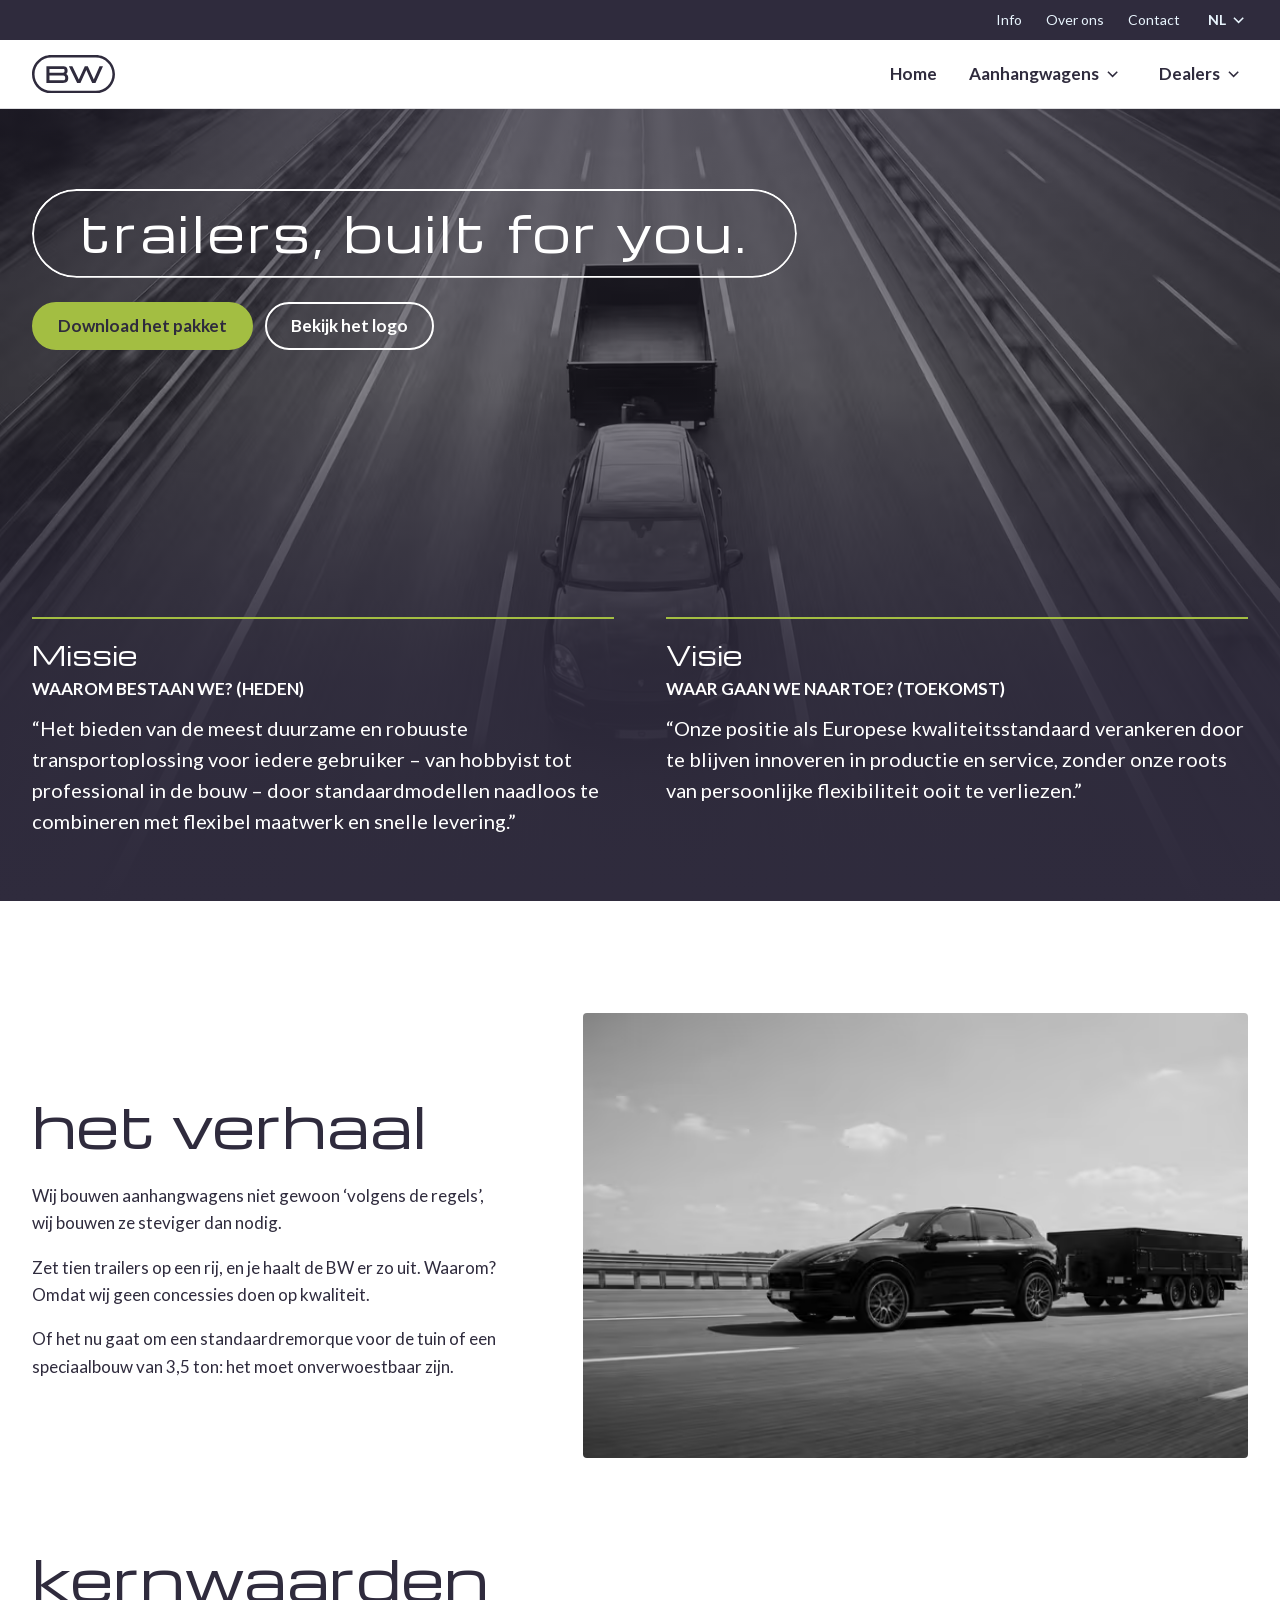
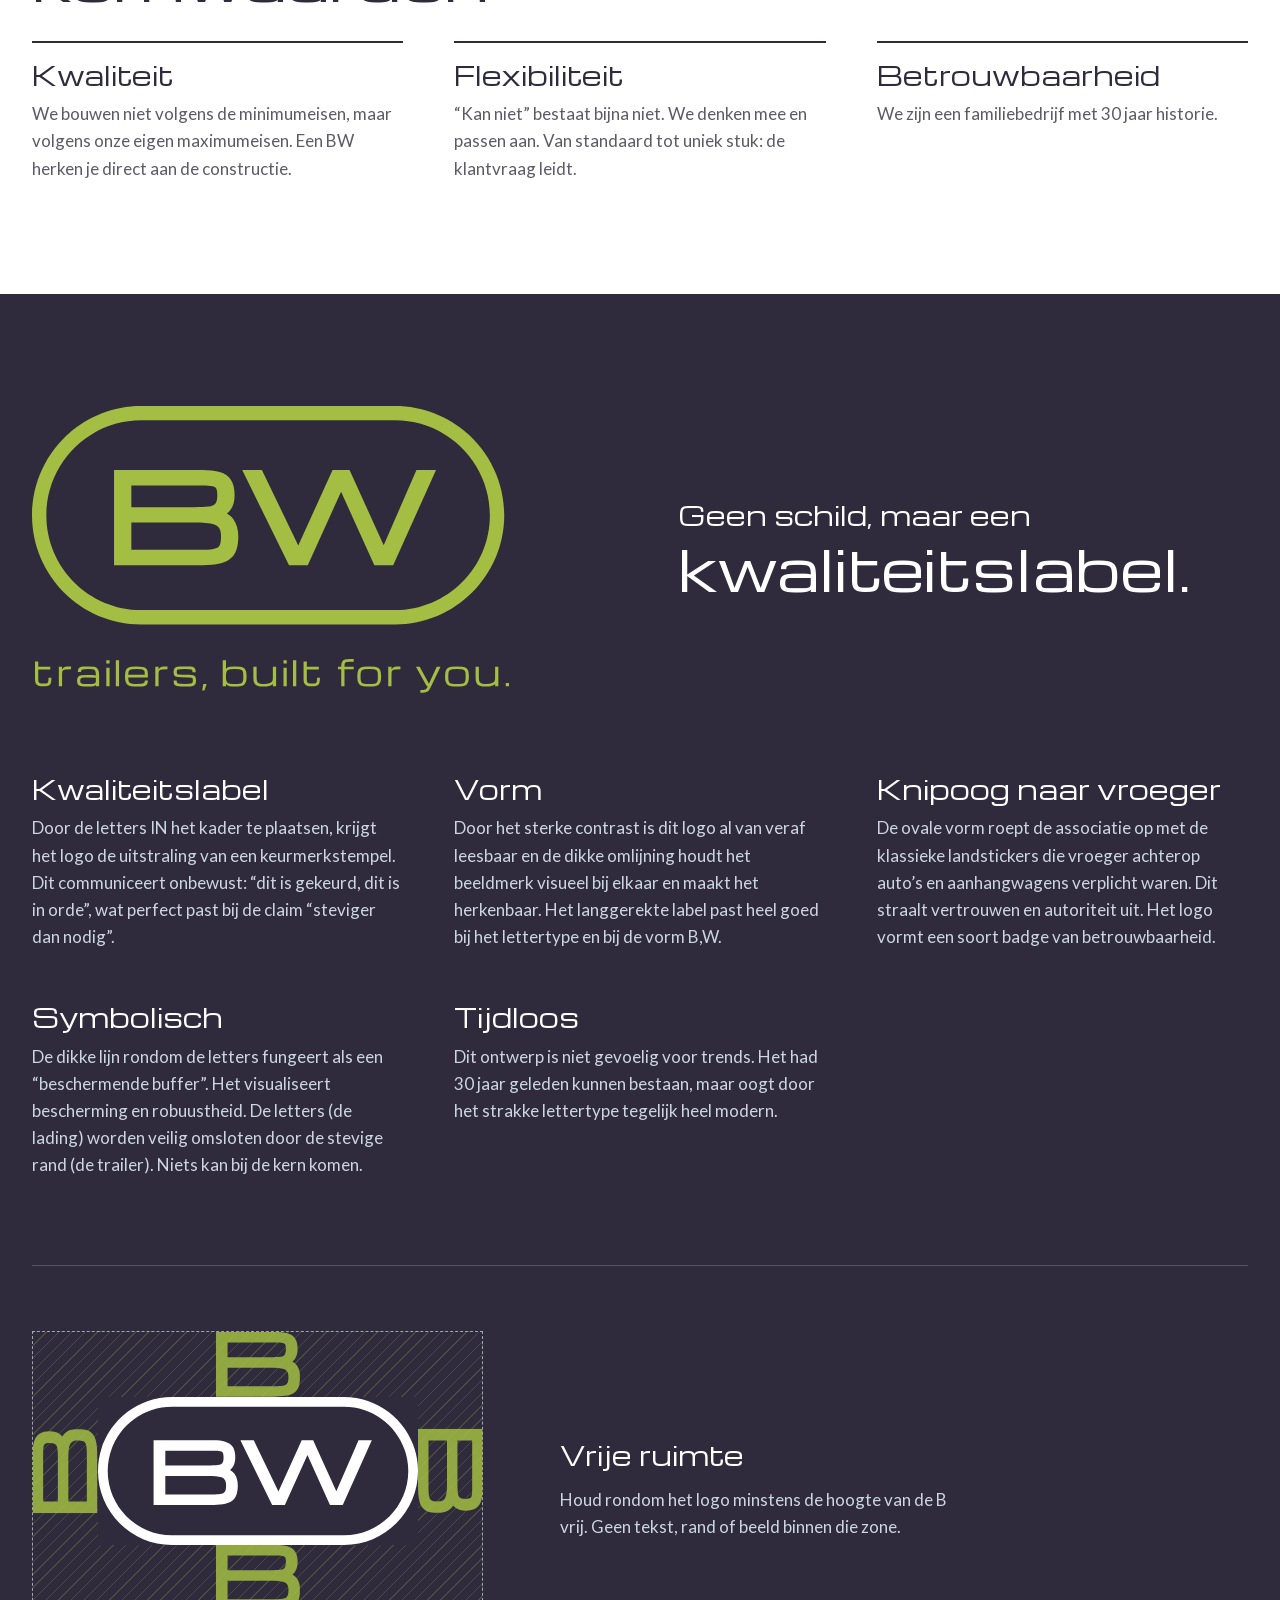
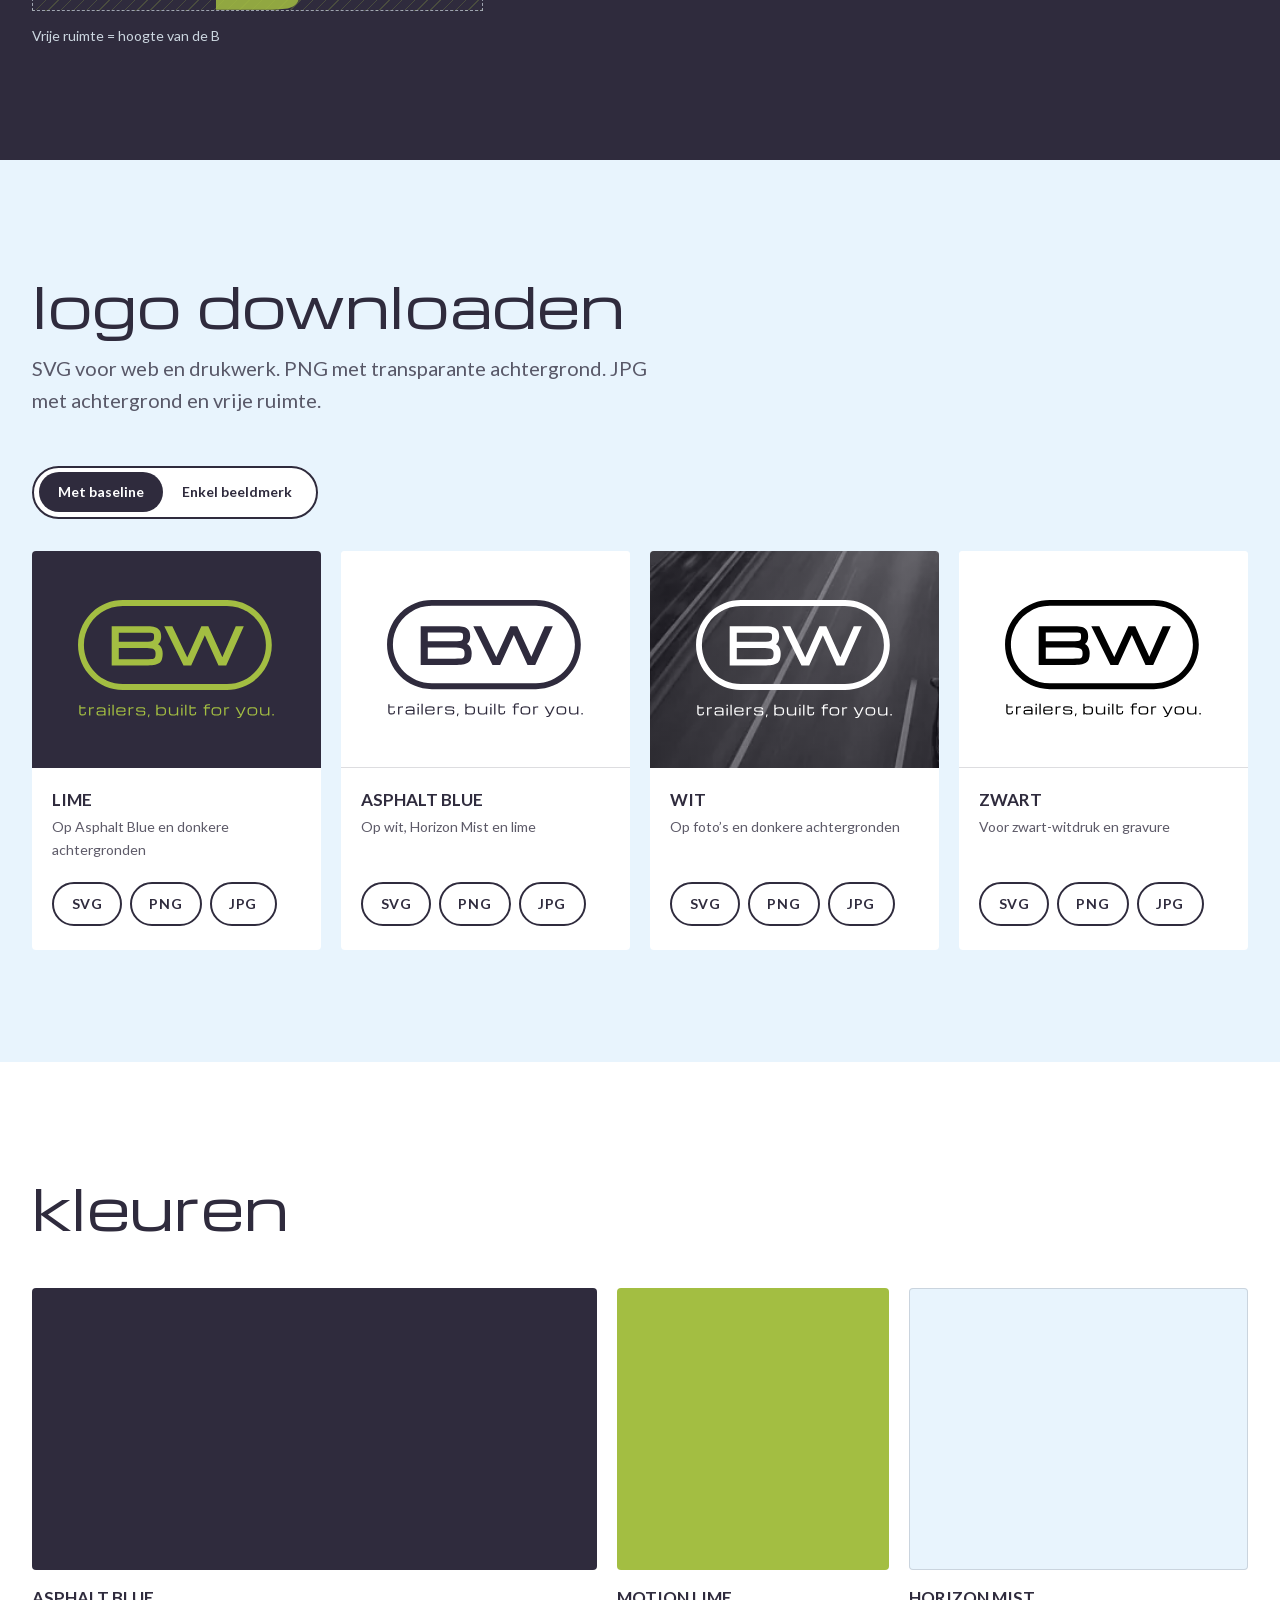
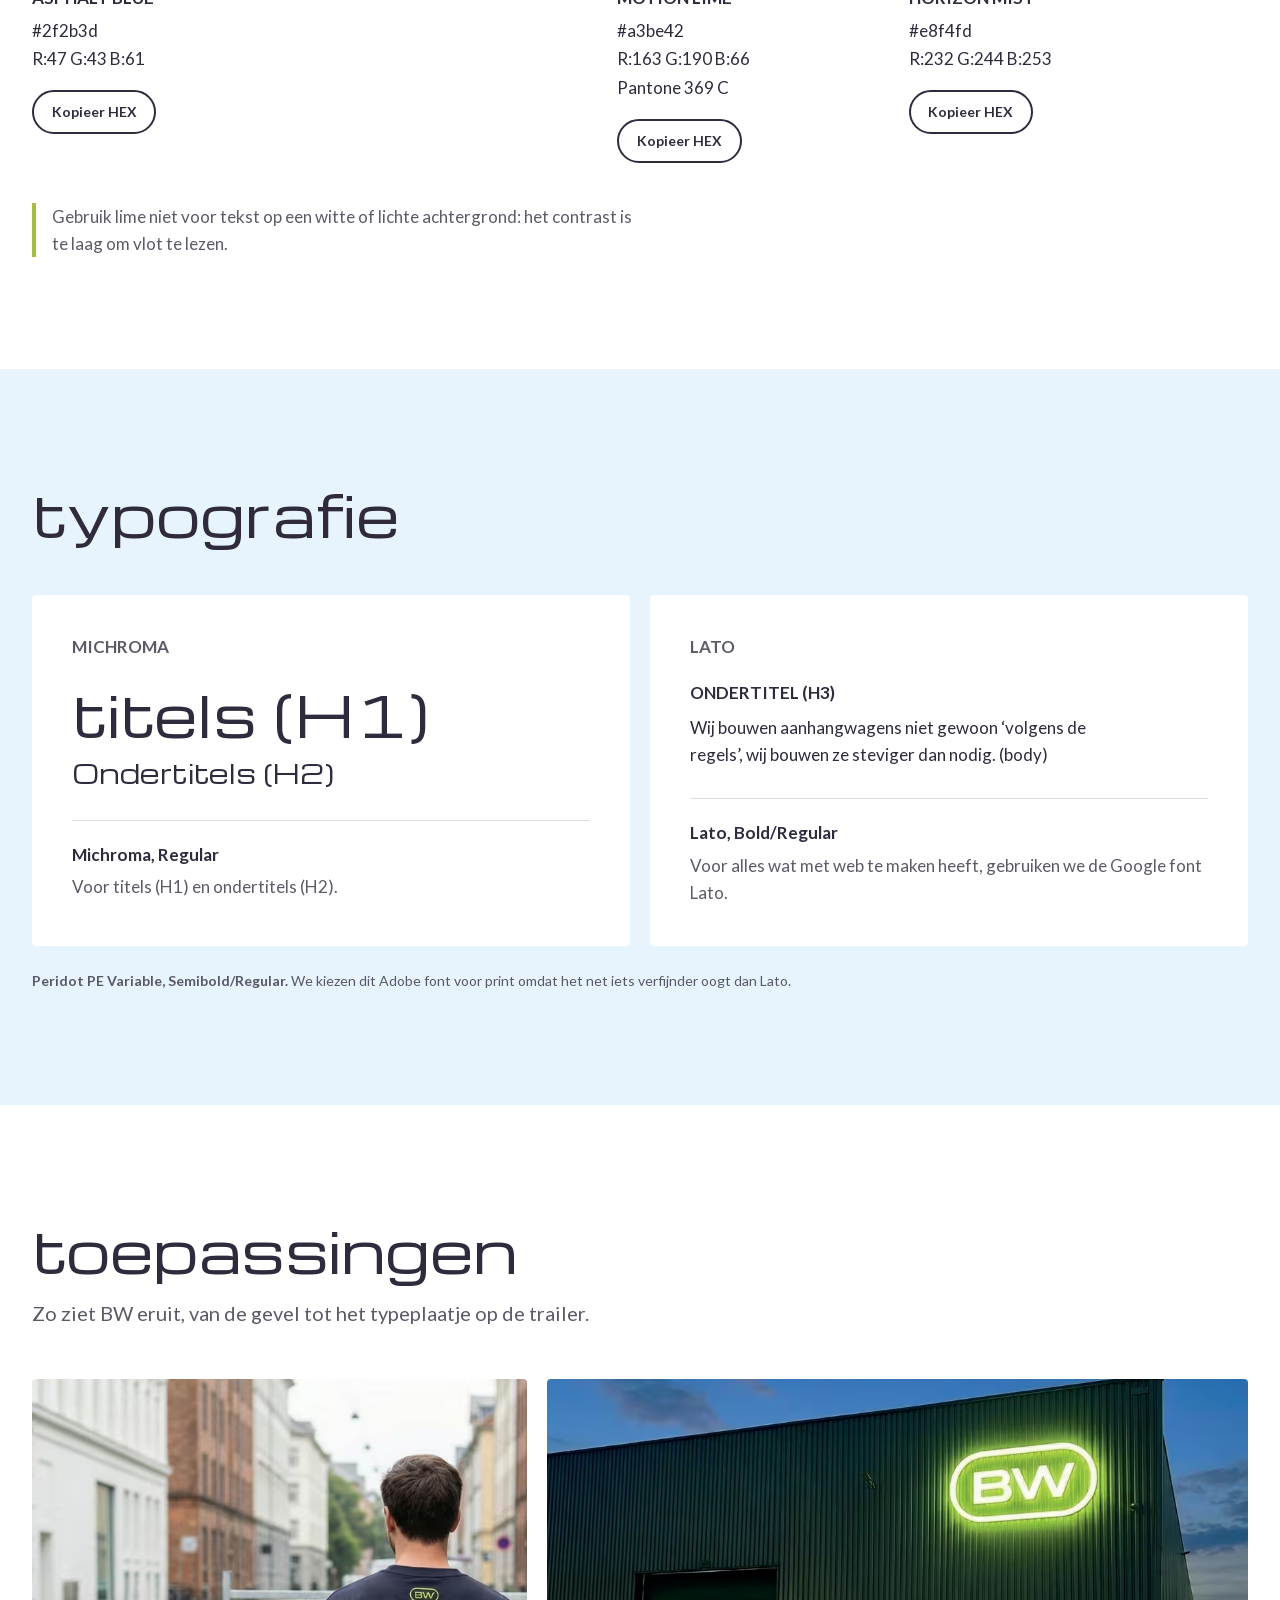
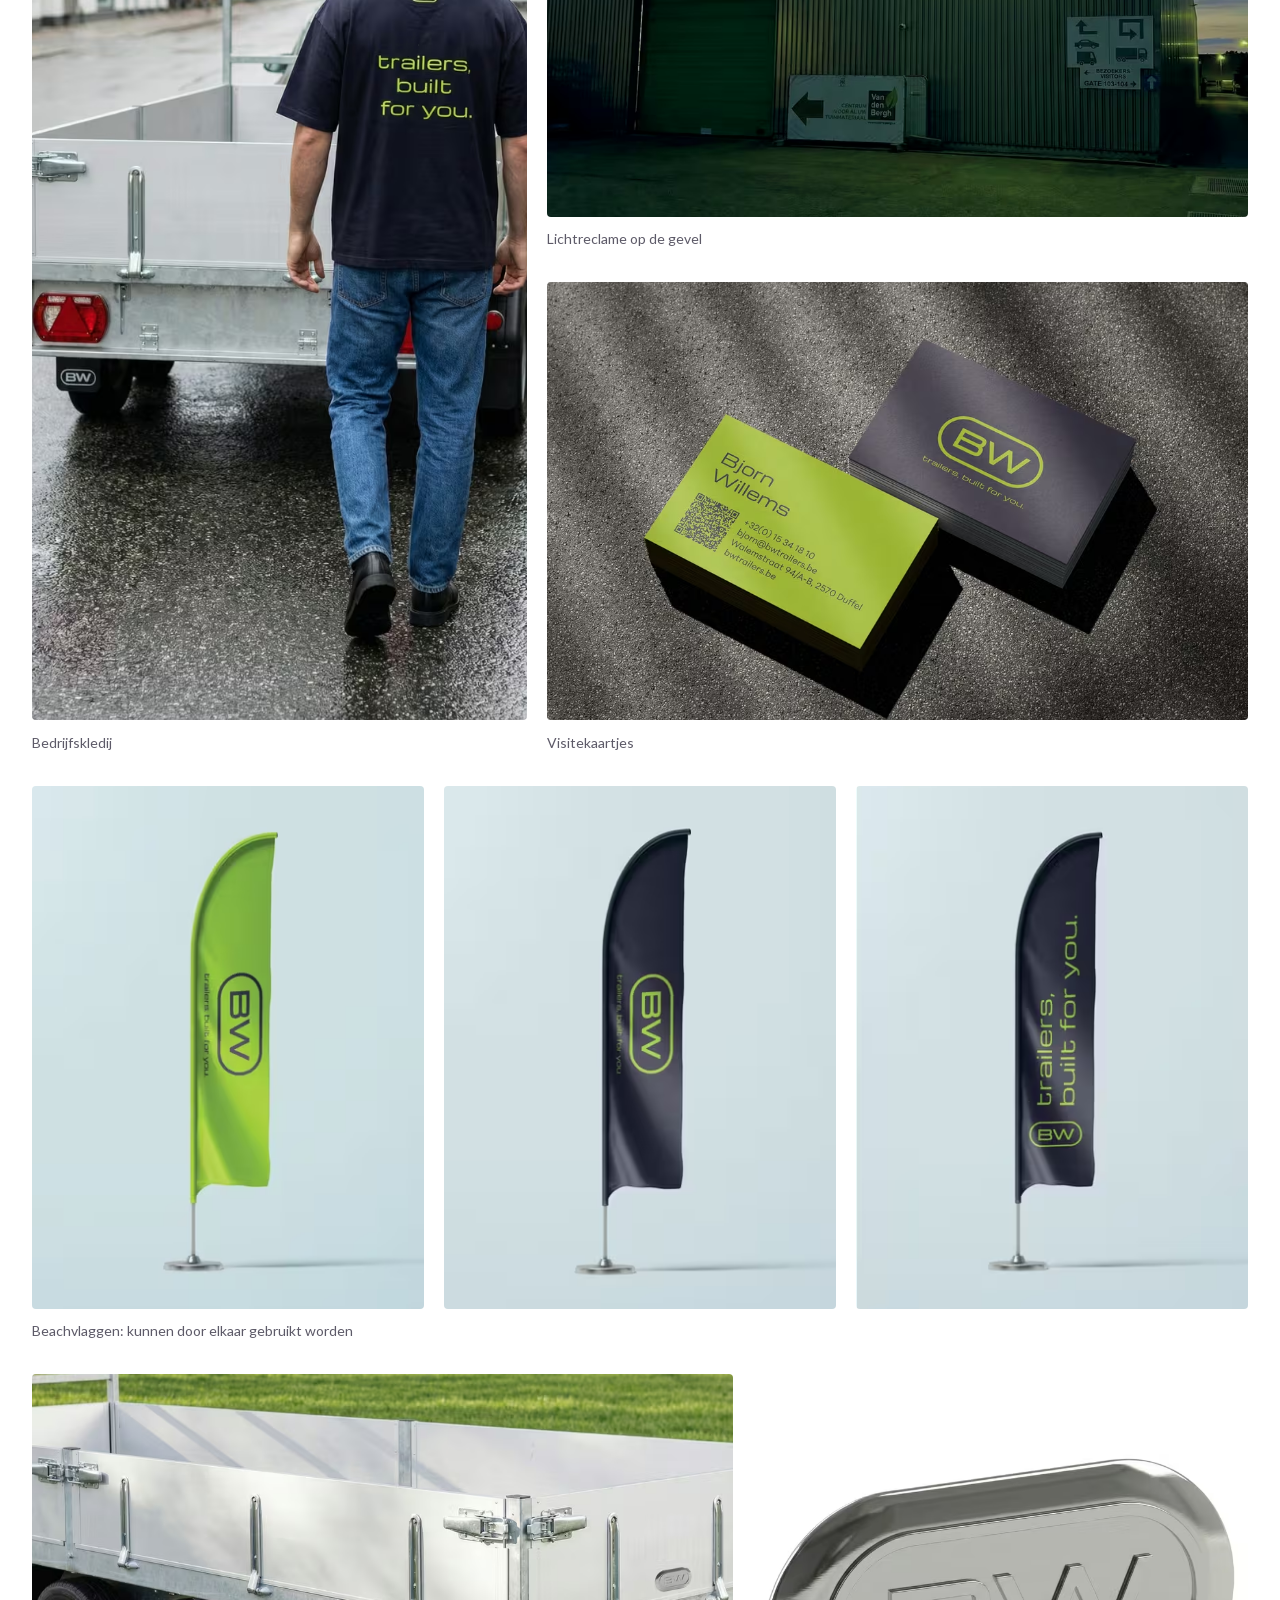
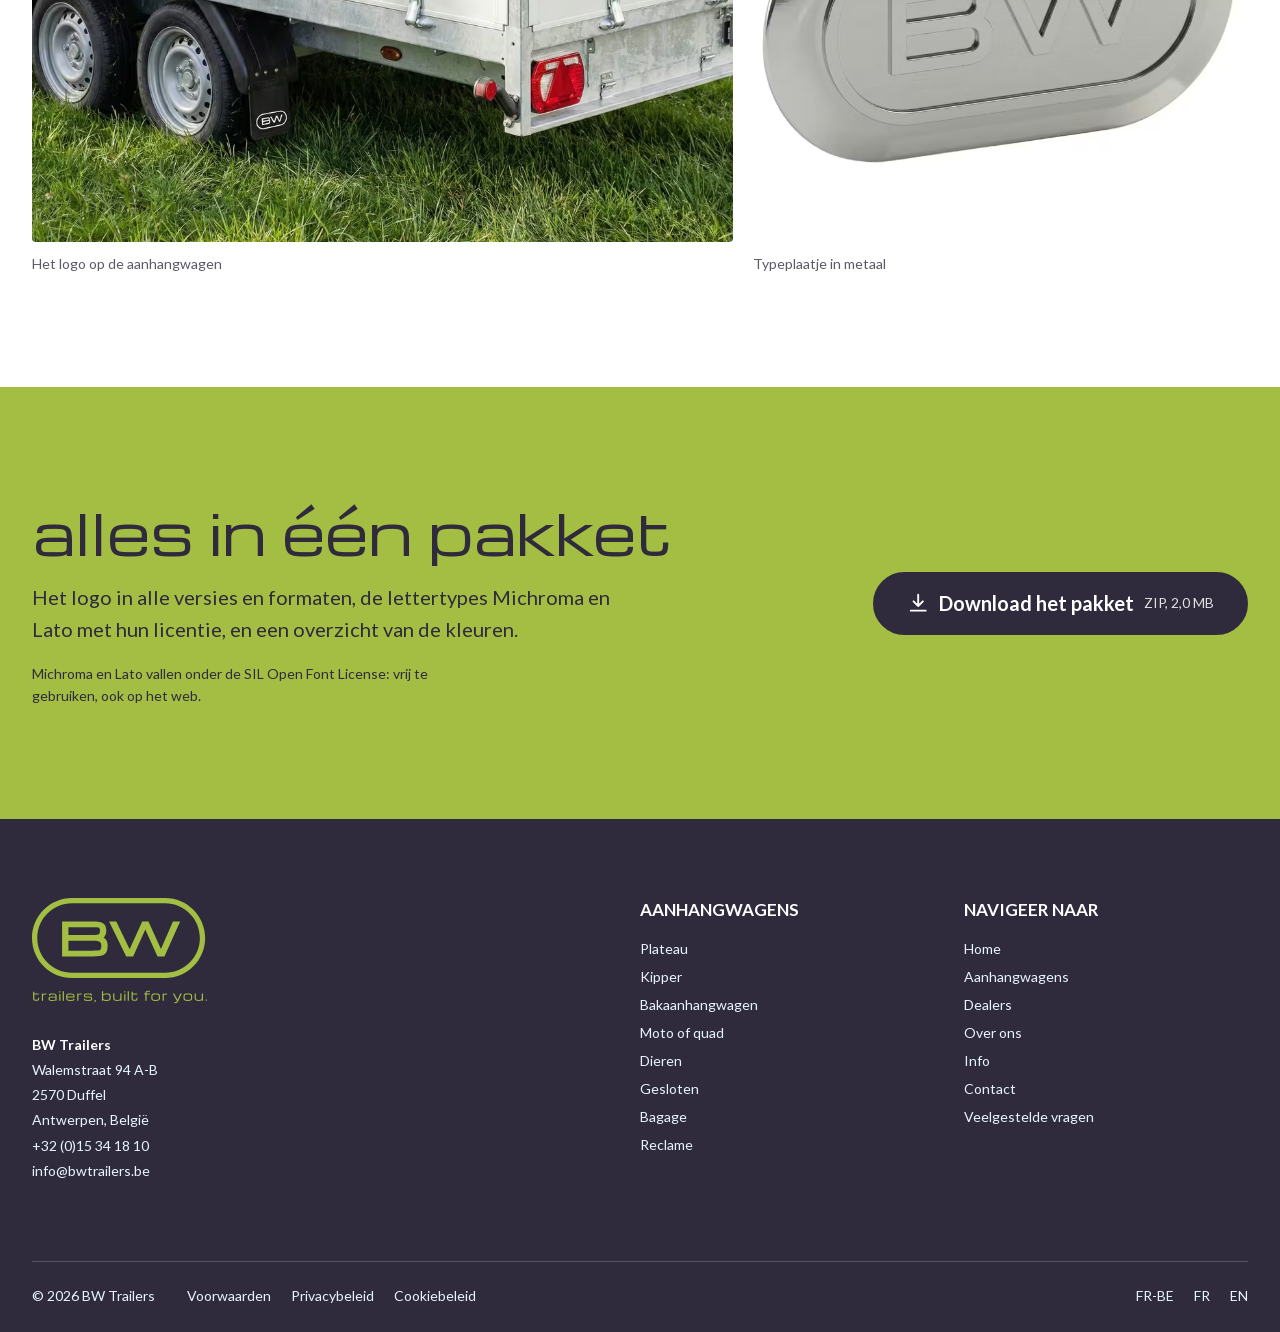
==== commit e6c61c62: "B B B B" ====
--- a/branding/index.html
+++ b/branding/index.html
@@ -166,20 +166,17 @@
         <div class="rules">
           <figure class="clearspace">
             <div class="clearspace__zone">
-              <img src="assets/logos/bw-trailers-mark-white.svg" alt="Het beeldmerk met een gestippelde zone rondom, even breed als de hoogte van de letter B." width="852" height="394" loading="lazy">
-              <span class="clearspace__x clearspace__x--top" aria-hidden="true">x</span>
-              <span class="clearspace__x clearspace__x--left" aria-hidden="true">x</span>
+              <img src="assets/logos/bw-trailers-mark-white.svg" alt="Het beeldmerk met een gestippelde zone rondom. Aan elke kant past precies een letter B, even hoog als de vrije ruimte." width="852" height="394" loading="lazy">
+              <svg class="clearspace__b clearspace__b--top" viewBox="147.99 115.49 224.15 171.82" aria-hidden="true" focusable="false"><path fill-rule="evenodd" d="M340.95 234.89 C340.95 241.4 340.33 246.45 339.08 249.92 C338.08 252.71 336.51 254.58 334.14 255.82 C331.23 257.35 326.99 258.33 321.53 258.76 C315.45 259.23 307.61 259.48 298.26 259.48 L179.18 259.48 L179.18 210.3 L292.82 210.3 C300.13 210.3 307.05 210.51 313.39 210.92 C319.31 211.3 324.55 212.31 328.94 213.93 C332.77 215.35 335.65 217.56 337.76 220.71 C339.88 223.88 340.95 228.65 340.95 234.89 Z M179.18 182.46 L179.18 143.33 L307.16 143.33 C315.06 143.33 321.3 143.75 325.68 144.59 C330.37 145.49 331.66 147.6 332.07 148.29 C333.07 149.93 334.25 153.45 334.25 160.91 C334.25 170.32 332.29 174.51 330.63 176.37 C328.24 179.06 324.25 180.74 318.78 181.34 C312.12 182.09 303.39 182.46 292.82 182.46 L179.18 182.46 Z M351.52 194.13 C353.93 192.35 356.04 190.19 357.83 187.65 C362.88 180.52 365.44 171.52 365.44 160.91 C365.44 149.33 363.26 140.09 358.95 133.45 C354.49 126.58 347.64 121.75 338.59 119.11 C330.33 116.71 319.76 115.49 307.16 115.49 L147.99 115.49 L147.99 287.31 L298.26 287.31 C311.67 287.31 323.05 286.63 332.1 285.27 C341.68 283.83 349.48 281.17 355.3 277.36 C361.47 273.31 365.91 267.57 368.52 260.31 C370.92 253.6 372.14 245.05 372.14 234.89 C372.14 222.73 369.15 212.4 363.25 204.19 C360.23 199.98 356.31 196.63 351.52 194.13 Z"/></svg>
+              <svg class="clearspace__b clearspace__b--right" viewBox="147.99 115.49 224.15 171.82" aria-hidden="true" focusable="false"><path fill-rule="evenodd" d="M340.95 234.89 C340.95 241.4 340.33 246.45 339.08 249.92 C338.08 252.71 336.51 254.58 334.14 255.82 C331.23 257.35 326.99 258.33 321.53 258.76 C315.45 259.23 307.61 259.48 298.26 259.48 L179.18 259.48 L179.18 210.3 L292.82 210.3 C300.13 210.3 307.05 210.51 313.39 210.92 C319.31 211.3 324.55 212.31 328.94 213.93 C332.77 215.35 335.65 217.56 337.76 220.71 C339.88 223.88 340.95 228.65 340.95 234.89 Z M179.18 182.46 L179.18 143.33 L307.16 143.33 C315.06 143.33 321.3 143.75 325.68 144.59 C330.37 145.49 331.66 147.6 332.07 148.29 C333.07 149.93 334.25 153.45 334.25 160.91 C334.25 170.32 332.29 174.51 330.63 176.37 C328.24 179.06 324.25 180.74 318.78 181.34 C312.12 182.09 303.39 182.46 292.82 182.46 L179.18 182.46 Z M351.52 194.13 C353.93 192.35 356.04 190.19 357.83 187.65 C362.88 180.52 365.44 171.52 365.44 160.91 C365.44 149.33 363.26 140.09 358.95 133.45 C354.49 126.58 347.64 121.75 338.59 119.11 C330.33 116.71 319.76 115.49 307.16 115.49 L147.99 115.49 L147.99 287.31 L298.26 287.31 C311.67 287.31 323.05 286.63 332.1 285.27 C341.68 283.83 349.48 281.17 355.3 277.36 C361.47 273.31 365.91 267.57 368.52 260.31 C370.92 253.6 372.14 245.05 372.14 234.89 C372.14 222.73 369.15 212.4 363.25 204.19 C360.23 199.98 356.31 196.63 351.52 194.13 Z"/></svg>
+              <svg class="clearspace__b clearspace__b--bottom" viewBox="147.99 115.49 224.15 171.82" aria-hidden="true" focusable="false"><path fill-rule="evenodd" d="M340.95 234.89 C340.95 241.4 340.33 246.45 339.08 249.92 C338.08 252.71 336.51 254.58 334.14 255.82 C331.23 257.35 326.99 258.33 321.53 258.76 C315.45 259.23 307.61 259.48 298.26 259.48 L179.18 259.48 L179.18 210.3 L292.82 210.3 C300.13 210.3 307.05 210.51 313.39 210.92 C319.31 211.3 324.55 212.31 328.94 213.93 C332.77 215.35 335.65 217.56 337.76 220.71 C339.88 223.88 340.95 228.65 340.95 234.89 Z M179.18 182.46 L179.18 143.33 L307.16 143.33 C315.06 143.33 321.3 143.75 325.68 144.59 C330.37 145.49 331.66 147.6 332.07 148.29 C333.07 149.93 334.25 153.45 334.25 160.91 C334.25 170.32 332.29 174.51 330.63 176.37 C328.24 179.06 324.25 180.74 318.78 181.34 C312.12 182.09 303.39 182.46 292.82 182.46 L179.18 182.46 Z M351.52 194.13 C353.93 192.35 356.04 190.19 357.83 187.65 C362.88 180.52 365.44 171.52 365.44 160.91 C365.44 149.33 363.26 140.09 358.95 133.45 C354.49 126.58 347.64 121.75 338.59 119.11 C330.33 116.71 319.76 115.49 307.16 115.49 L147.99 115.49 L147.99 287.31 L298.26 287.31 C311.67 287.31 323.05 286.63 332.1 285.27 C341.68 283.83 349.48 281.17 355.3 277.36 C361.47 273.31 365.91 267.57 368.52 260.31 C370.92 253.6 372.14 245.05 372.14 234.89 C372.14 222.73 369.15 212.4 363.25 204.19 C360.23 199.98 356.31 196.63 351.52 194.13 Z"/></svg>
+              <svg class="clearspace__b clearspace__b--left" viewBox="147.99 115.49 224.15 171.82" aria-hidden="true" focusable="false"><path fill-rule="evenodd" d="M340.95 234.89 C340.95 241.4 340.33 246.45 339.08 249.92 C338.08 252.71 336.51 254.58 334.14 255.82 C331.23 257.35 326.99 258.33 321.53 258.76 C315.45 259.23 307.61 259.48 298.26 259.48 L179.18 259.48 L179.18 210.3 L292.82 210.3 C300.13 210.3 307.05 210.51 313.39 210.92 C319.31 211.3 324.55 212.31 328.94 213.93 C332.77 215.35 335.65 217.56 337.76 220.71 C339.88 223.88 340.95 228.65 340.95 234.89 Z M179.18 182.46 L179.18 143.33 L307.16 143.33 C315.06 143.33 321.3 143.75 325.68 144.59 C330.37 145.49 331.66 147.6 332.07 148.29 C333.07 149.93 334.25 153.45 334.25 160.91 C334.25 170.32 332.29 174.51 330.63 176.37 C328.24 179.06 324.25 180.74 318.78 181.34 C312.12 182.09 303.39 182.46 292.82 182.46 L179.18 182.46 Z M351.52 194.13 C353.93 192.35 356.04 190.19 357.83 187.65 C362.88 180.52 365.44 171.52 365.44 160.91 C365.44 149.33 363.26 140.09 358.95 133.45 C354.49 126.58 347.64 121.75 338.59 119.11 C330.33 116.71 319.76 115.49 307.16 115.49 L147.99 115.49 L147.99 287.31 L298.26 287.31 C311.67 287.31 323.05 286.63 332.1 285.27 C341.68 283.83 349.48 281.17 355.3 277.36 C361.47 273.31 365.91 267.57 368.52 260.31 C370.92 253.6 372.14 245.05 372.14 234.89 C372.14 222.73 369.15 212.4 363.25 204.19 C360.23 199.98 356.31 196.63 351.52 194.13 Z"/></svg>
             </div>
             <figcaption>Vrije ruimte = hoogte van de B</figcaption>
           </figure>
           <div class="rules__text">
-            <h3 class="t-h2">Vrije ruimte en minimumformaat</h3>
+            <h3 class="t-h2">Vrije ruimte</h3>
             <p>Houd rondom het logo minstens de hoogte van de B vrij. Geen tekst, rand of beeld binnen die zone.</p>
-            <h4 class="t-h3">Minimumformaat</h4>
-            <ul class="rules__min">
-              <li>Beeldmerk: 48 px breed op scherm, 15 mm in druk.</li>
-              <li>Met baseline: 160 px breed op scherm, 35 mm in druk.</li>
-            </ul>
           </div>
         </div>
       </div>
--- a/branding/assets/css/branding.css
+++ b/branding/assets/css/branding.css
@@ -505,20 +505,21 @@
   background: repeating-linear-gradient(-45deg, rgb(var(--color-lime-rgb) / 0.22) 0 1px, transparent 1px 9px);
 }
 .clearspace__zone img { width: var(--mark-w); background: var(--color-asphalt); }
-.clearspace__x {
-  position: absolute;
-  font-family: var(--font-display);
-  font-size: var(--step--1);
-  color: var(--color-lime);
-  line-height: 1;
-}
-.clearspace__x--top { top: calc(var(--x) / 2); left: 50%; transform: translate(-50%, -50%); }
-.clearspace__x--left { left: calc(var(--x) / 2); top: 50%; transform: translate(-50%, -50%); }
+/* A B at exact clear-space height on each side of the mark */
+.clearspace__b {
+  position: absolute;
+  height: var(--x);
+  width: calc(var(--x) * 1.3046); /* B aspect ratio 224.15 / 171.82 */
+  fill: rgb(var(--color-lime-rgb) / 0.85);
+}
+.clearspace__b--top { top: 0; left: 50%; transform: translateX(-50%); }
+.clearspace__b--bottom { bottom: 0; left: 50%; transform: translateX(-50%); }
+/* Rotated so the height of the B spans the side gap */
+.clearspace__b--left { left: calc(var(--x) / 2); top: 50%; transform: translate(-50%, -50%) rotate(-90deg); }
+.clearspace__b--right { right: calc(var(--x) / 2); top: 50%; transform: translate(50%, -50%) rotate(90deg); }
 .clearspace figcaption { margin-top: 0.9rem; font-size: var(--step--1); color: var(--text-muted); }
 .rules__text { display: grid; gap: 0.9rem; max-width: 40ch; }
-.rules__text h4 { margin-top: 0.75rem; }
-.rules__text p, .rules__min { color: var(--text-muted); }
-.rules__min { display: grid; gap: 0.35rem; }
+.rules__text p { color: var(--text-muted); }
 
 @media (min-width: 60em) {
   .logo__hero { grid-template-columns: 1fr 1fr; gap: clamp(3rem, 6vw, 7rem); }
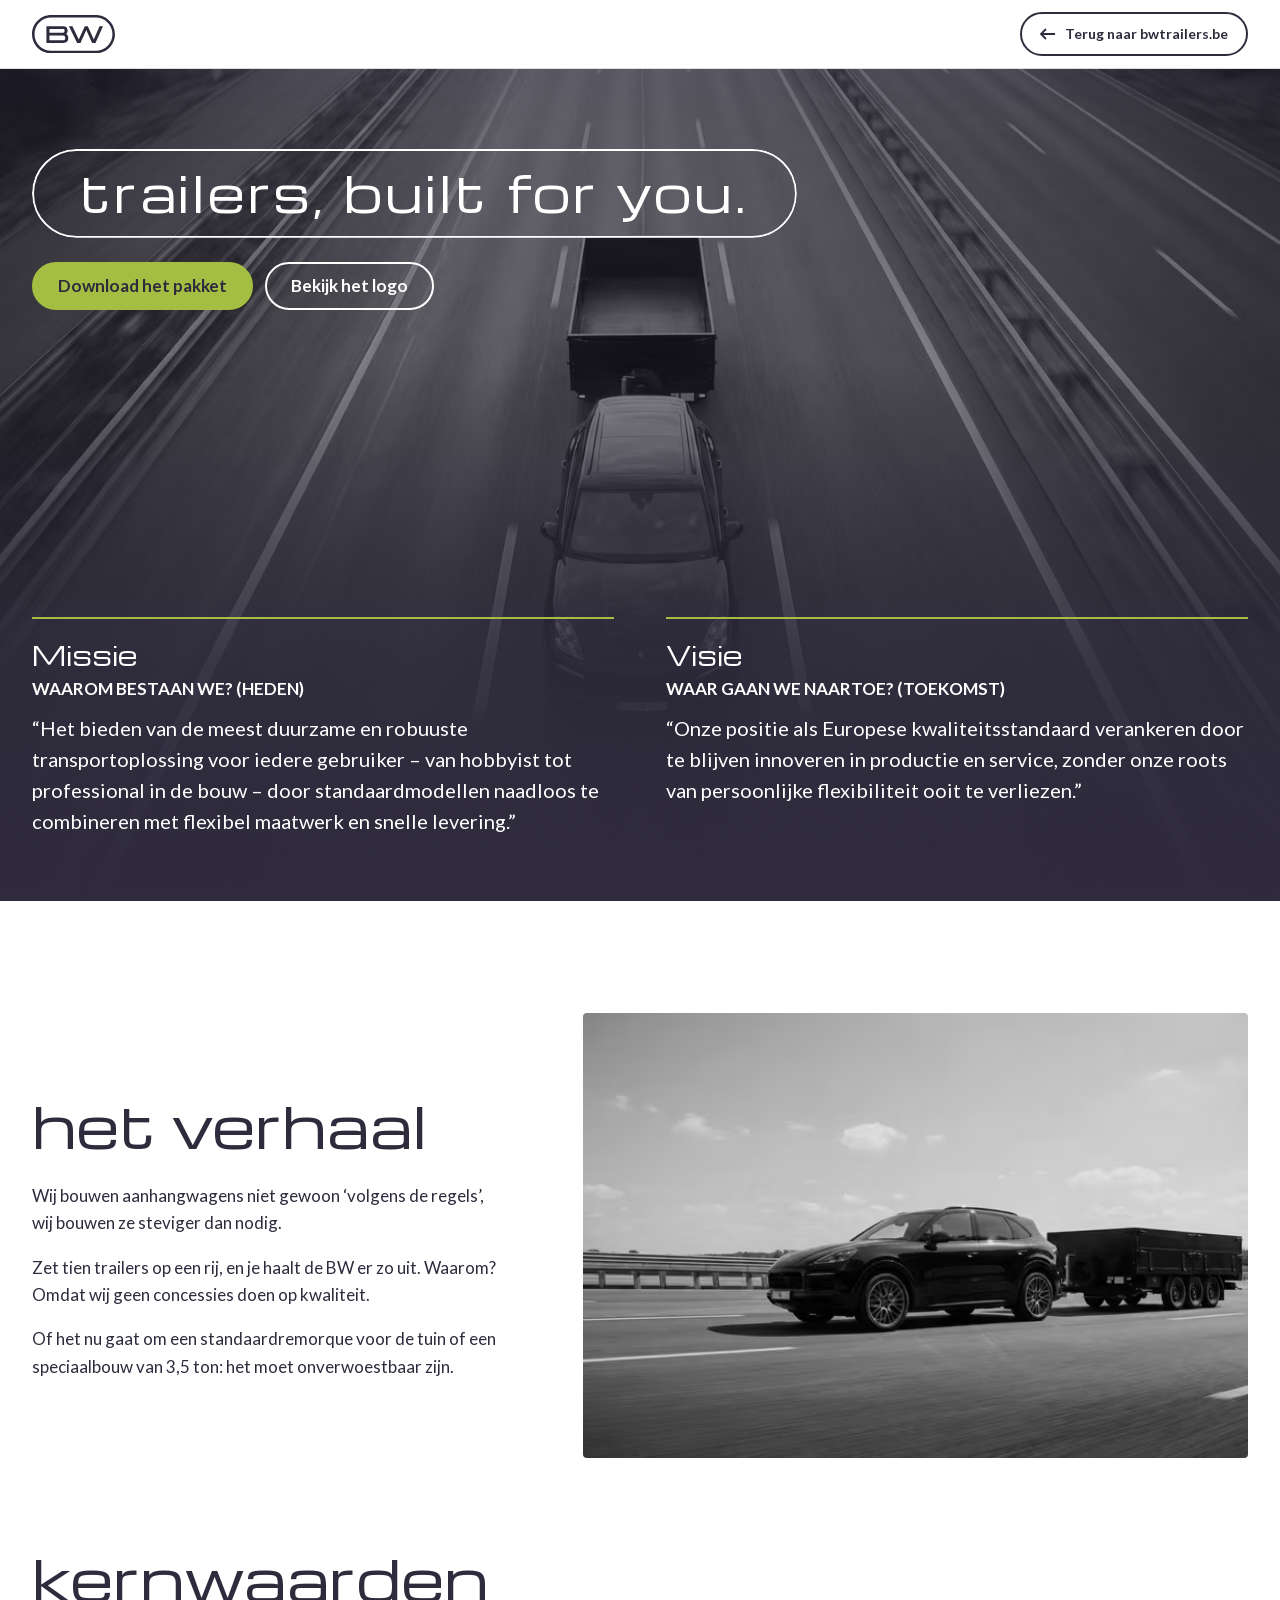
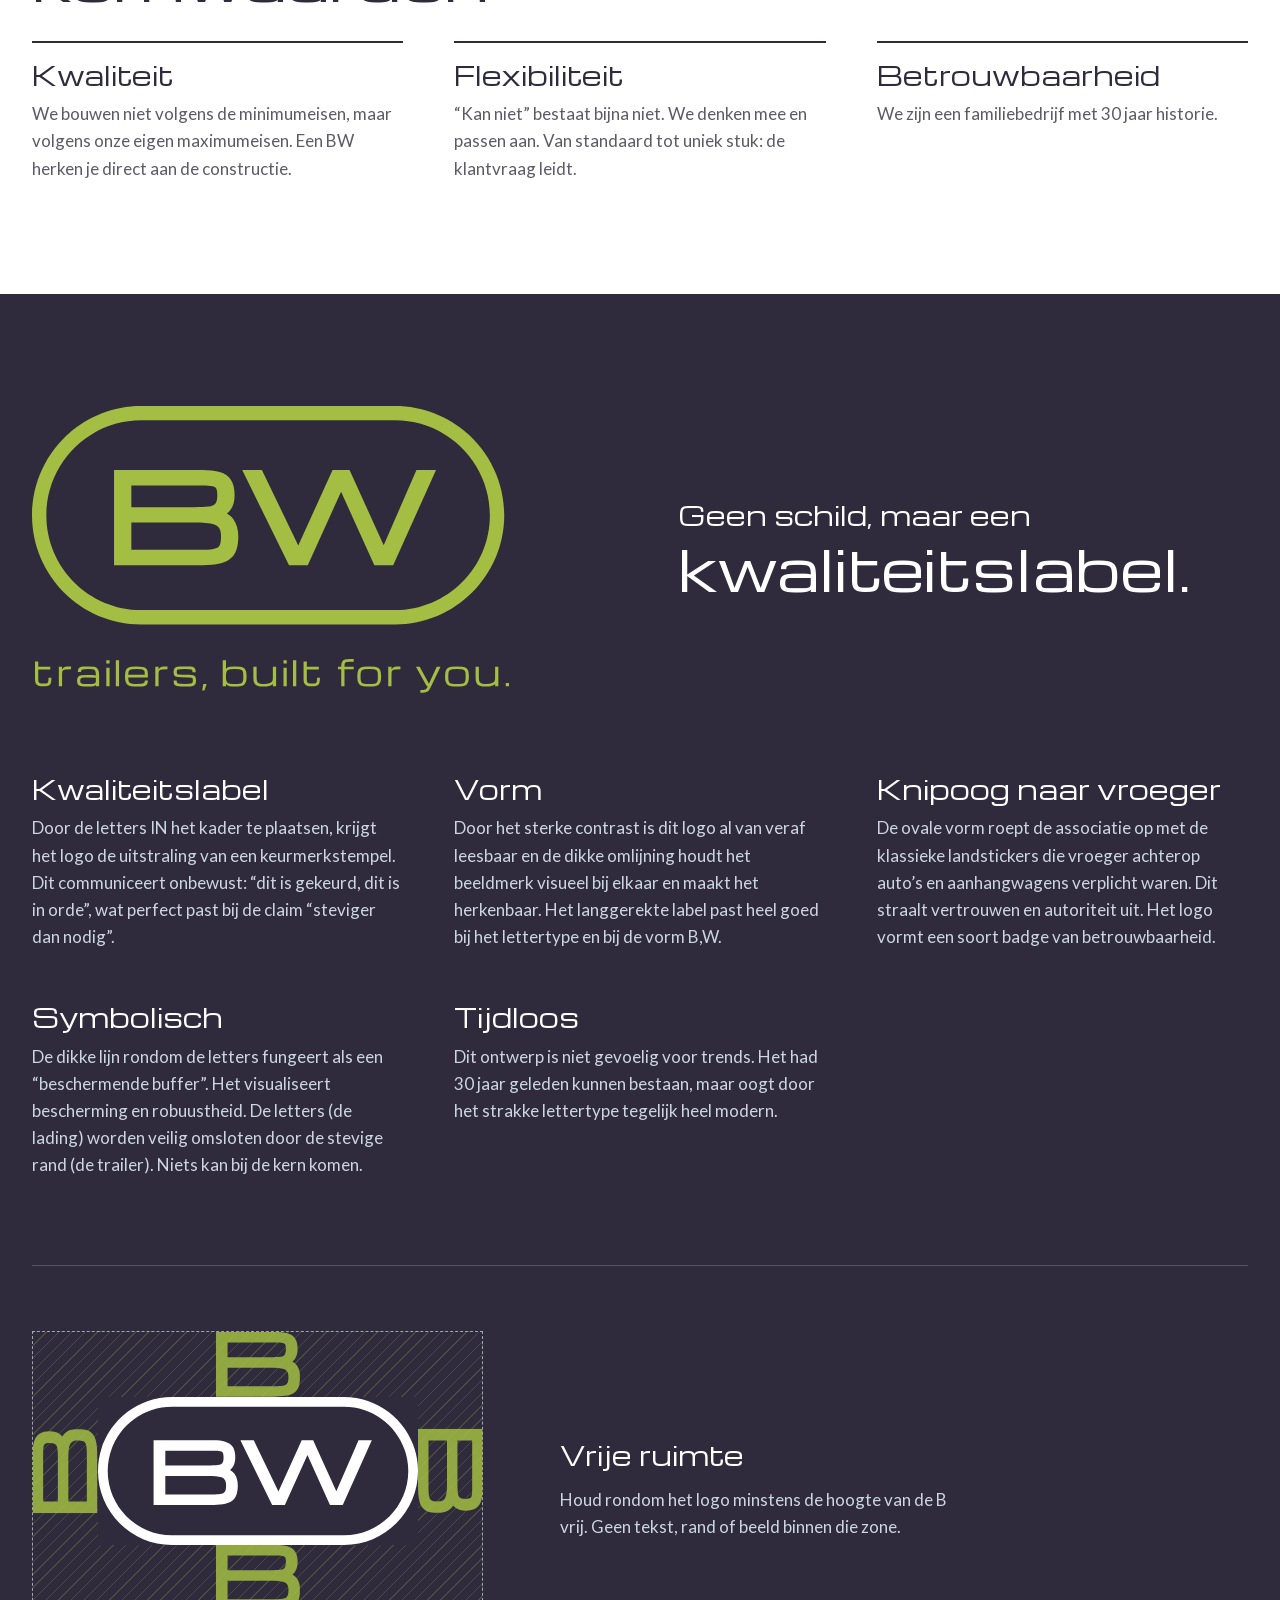
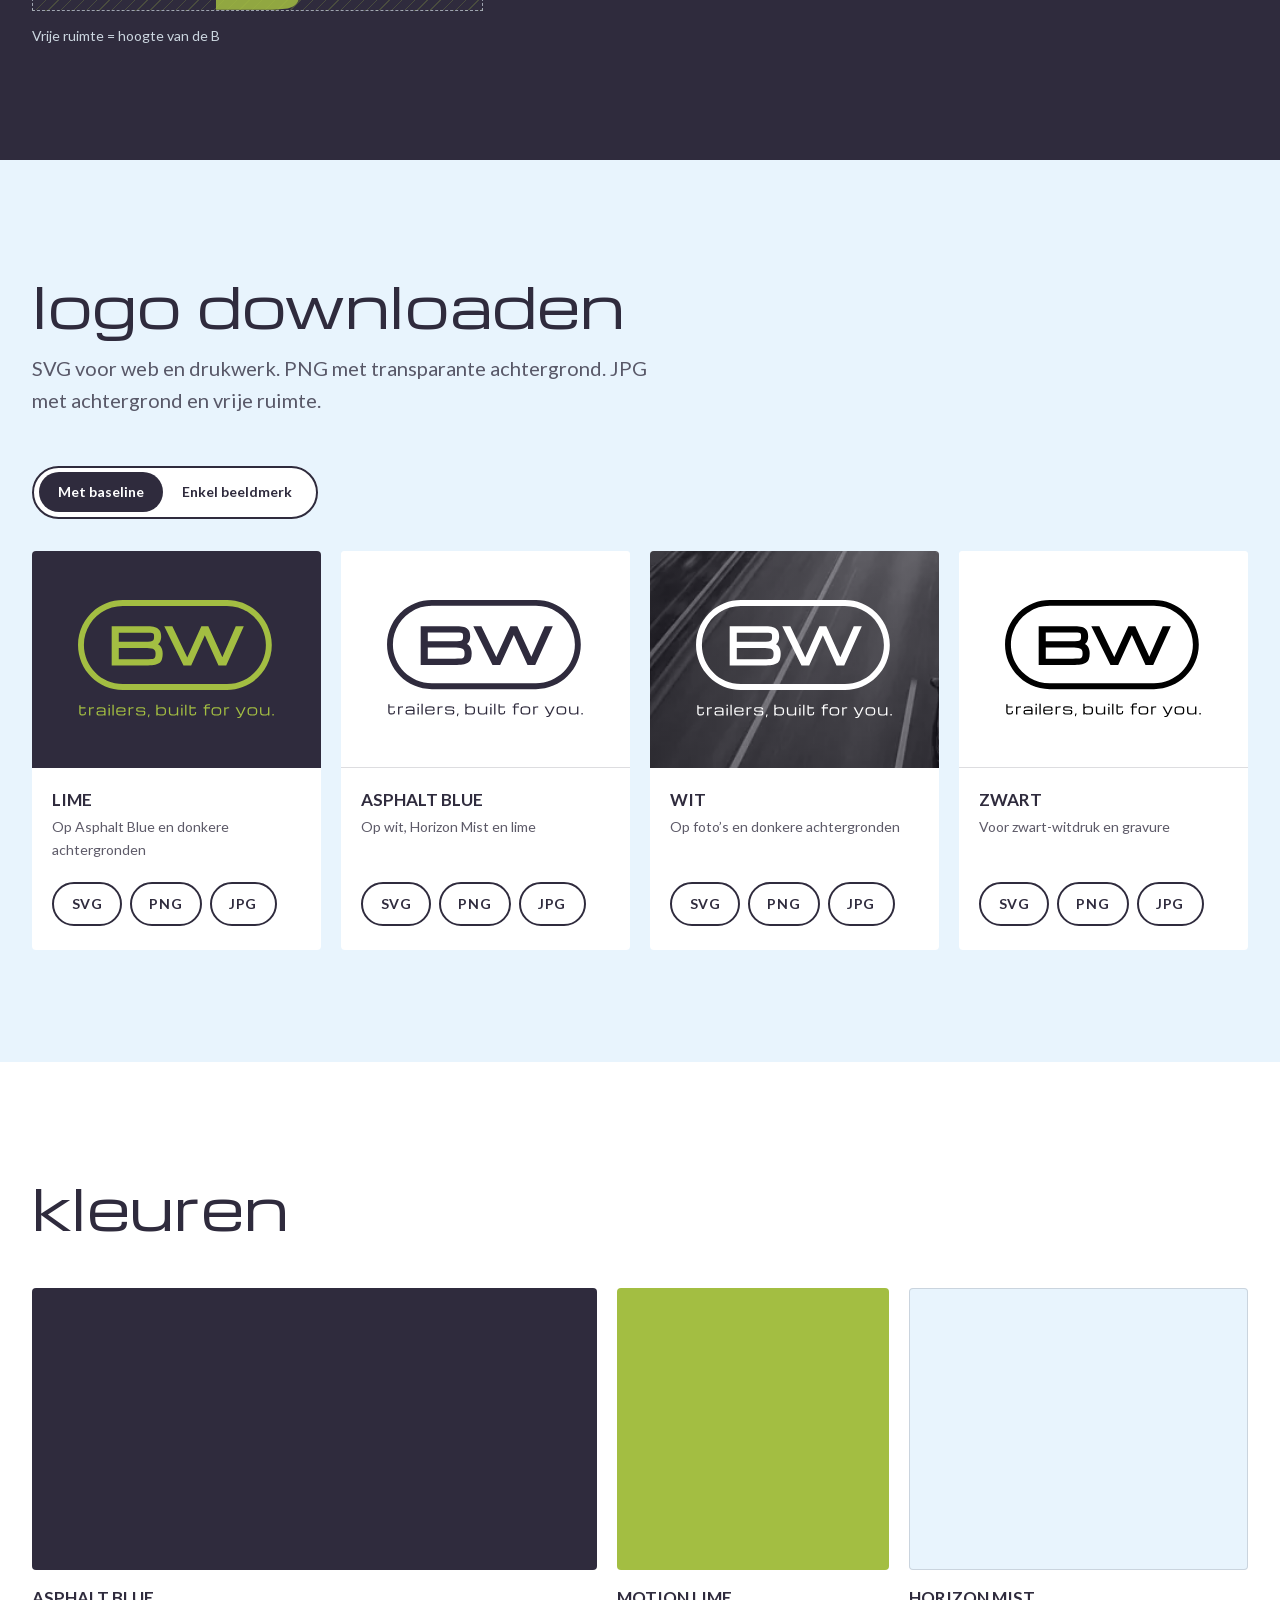
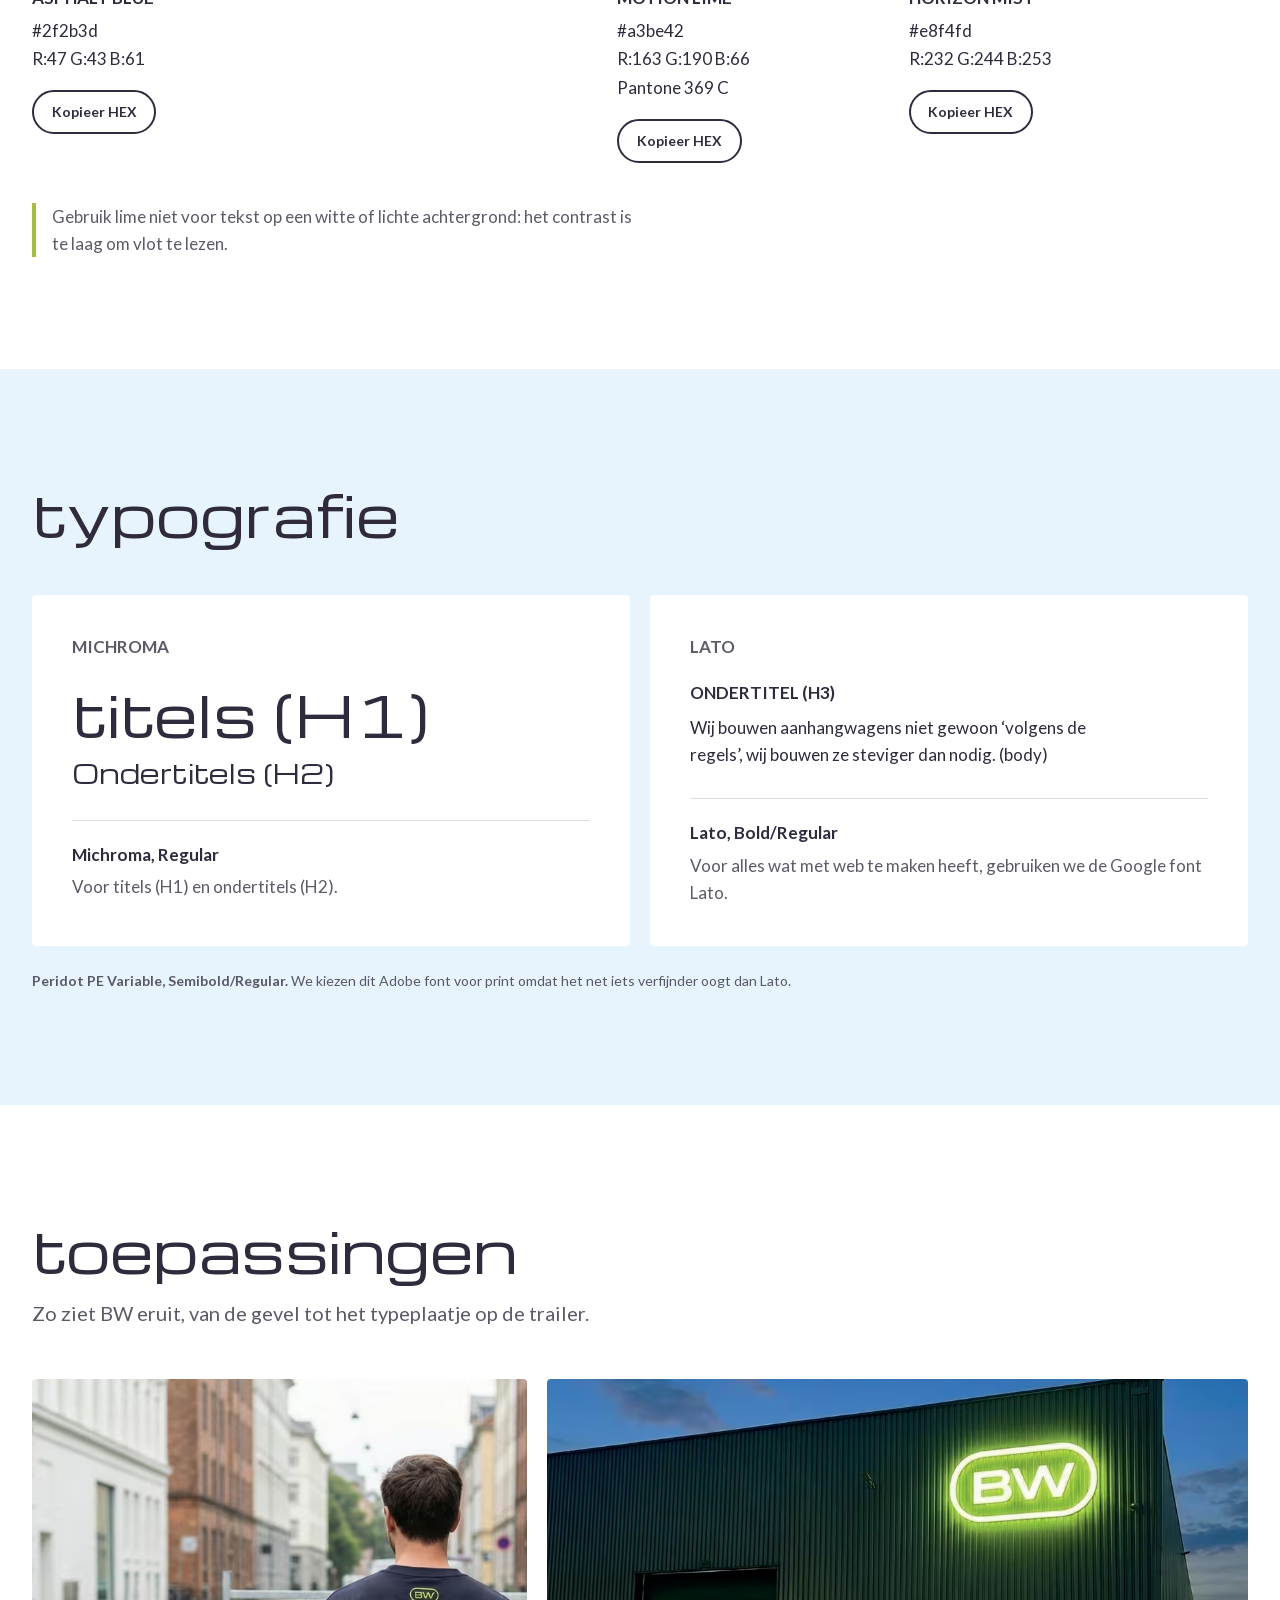
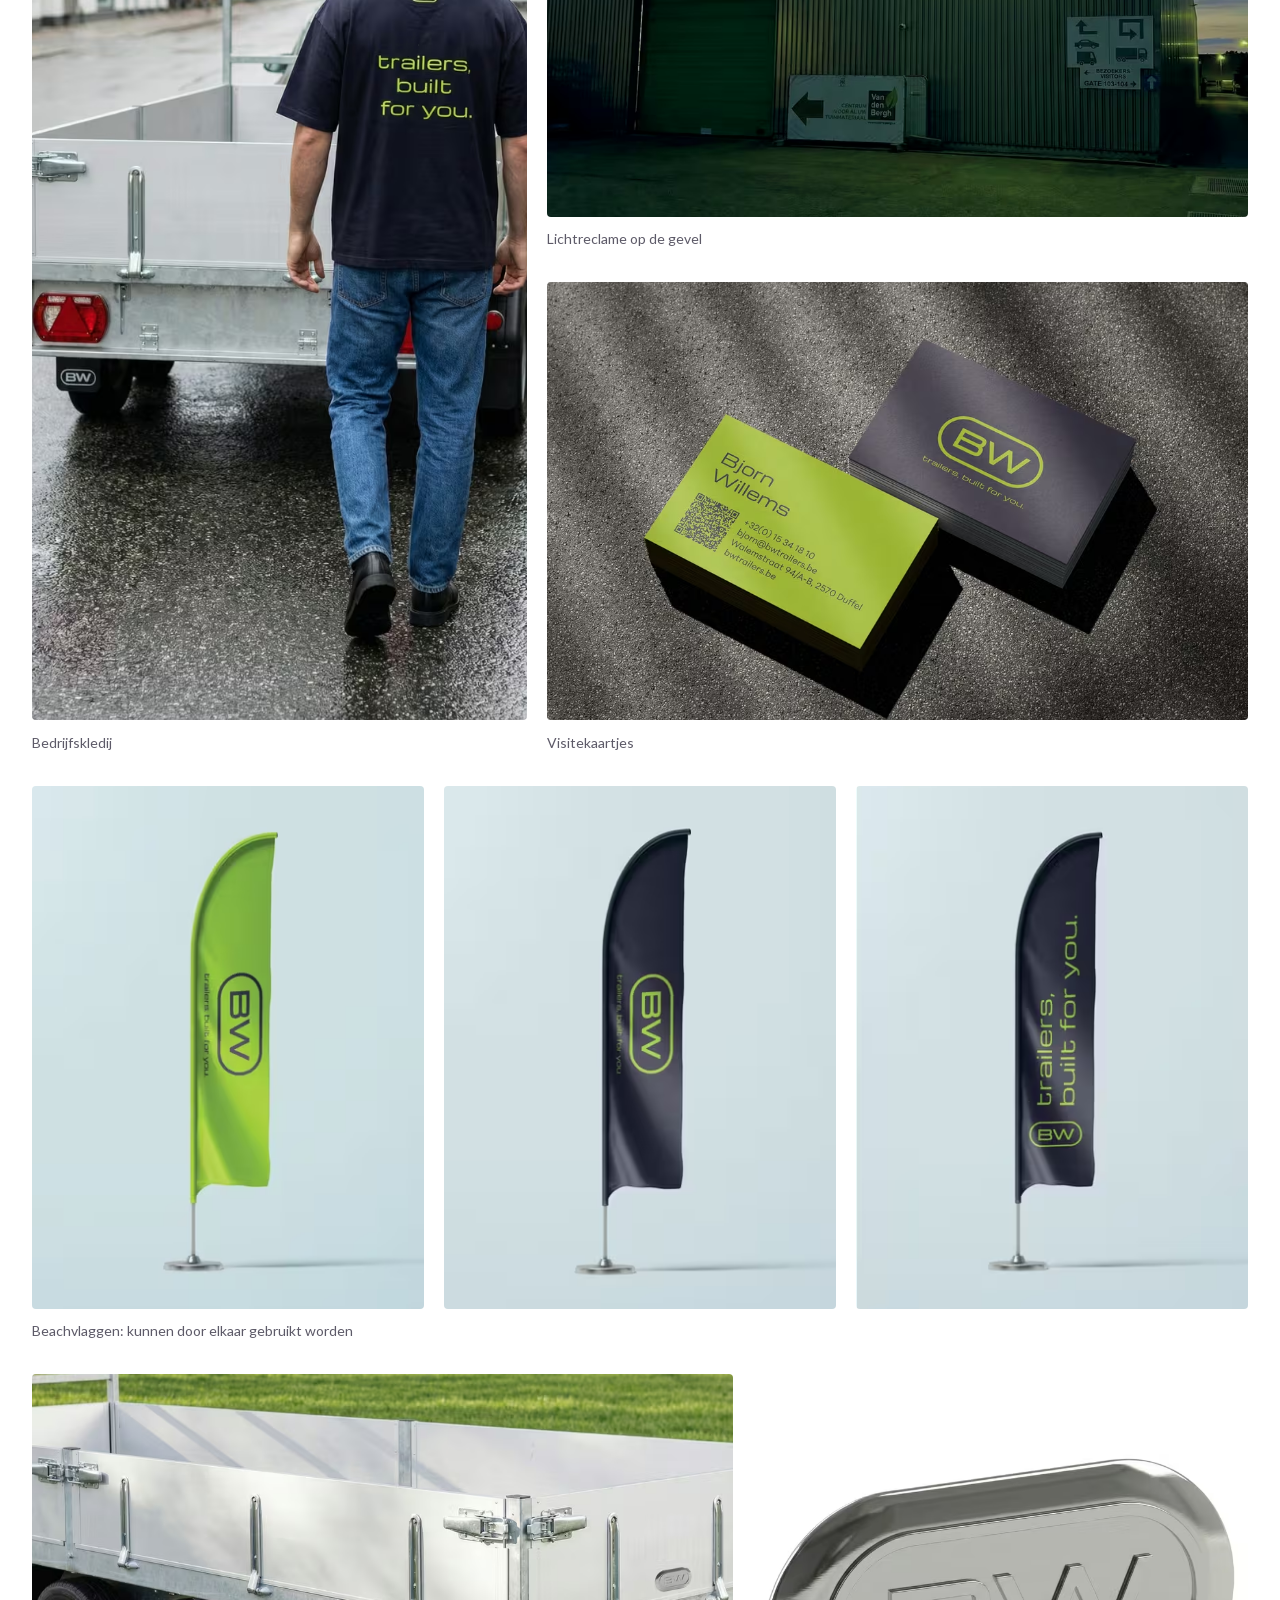
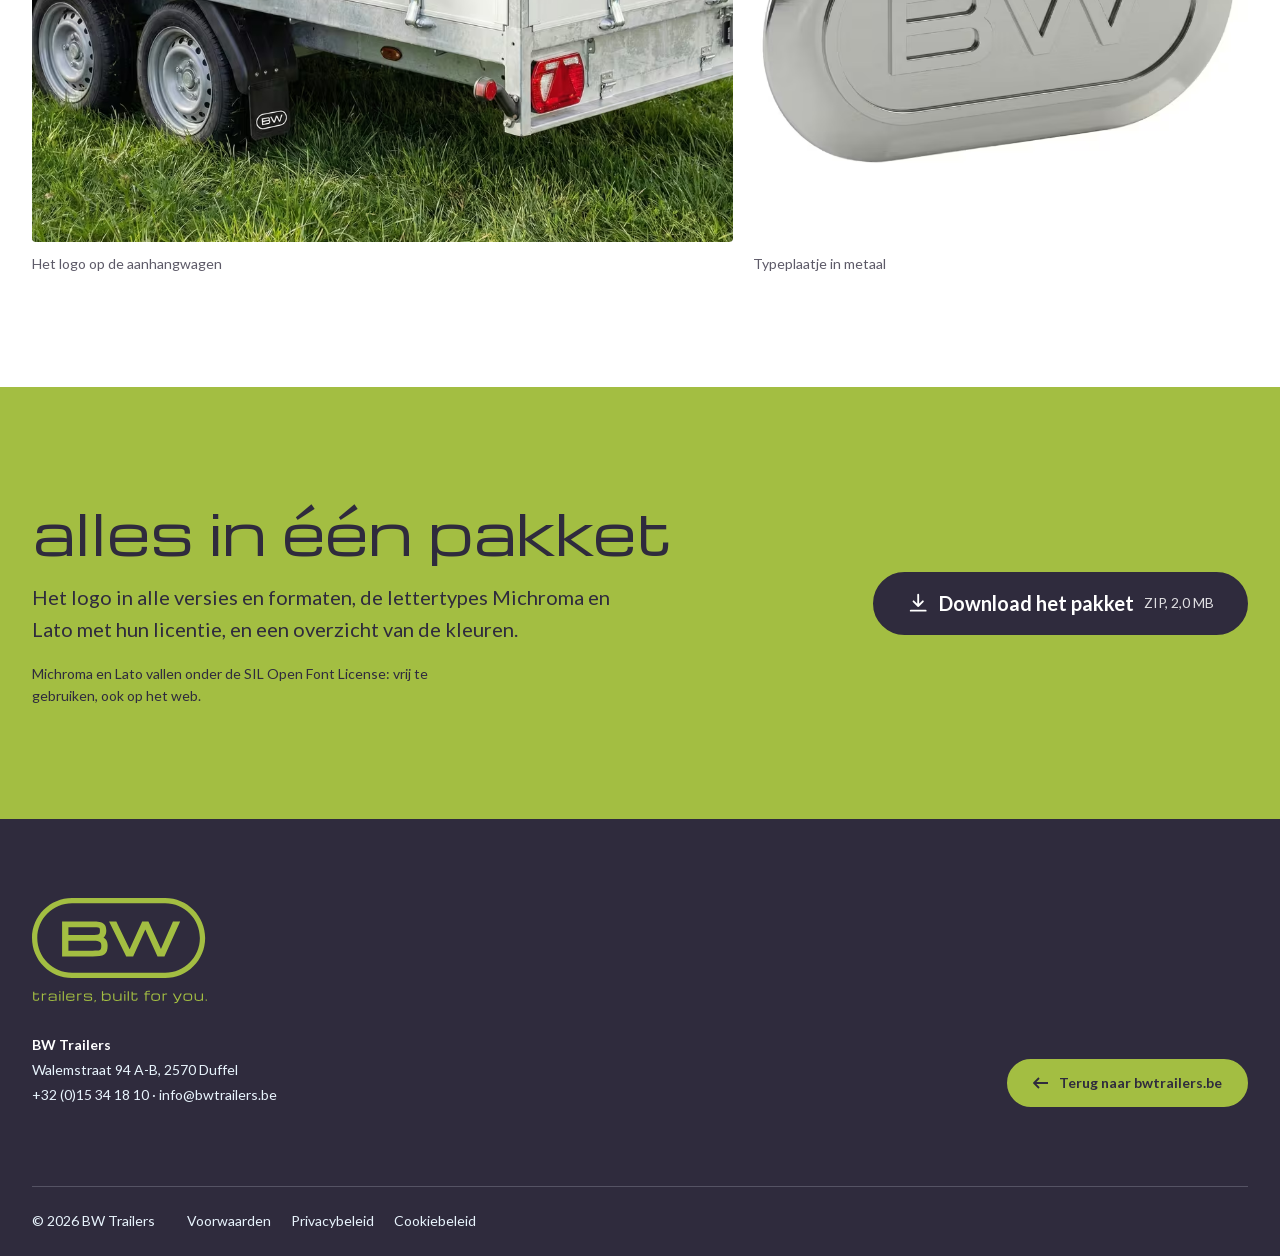
==== commit 06393705: "Minimal header/footer for branding.bwtrailers.be subdomain Replace the copied site menu and footer w" ====
--- a/branding/index.html
+++ b/branding/index.html
@@ -5,10 +5,10 @@
   <meta name="viewport" content="width=device-width, initial-scale=1">
   <title>Huisstijl | BW Trailers</title>
   <meta name="description" content="De huisstijl van BW: logo, kleuren, typografie en toepassingen. Download het logo in SVG, PNG of JPG, of het volledige pakket.">
-  <link rel="canonical" href="https://bwtrailers.be/branding/">
+  <link rel="canonical" href="https://branding.bwtrailers.be/">
   <meta property="og:title" content="Huisstijl | BW Trailers">
   <meta property="og:description" content="De huisstijl van BW: logo, kleuren, typografie en toepassingen. Download het logo in SVG, PNG of JPG, of het volledige pakket.">
-  <meta property="og:image" content="https://bwtrailers.be/branding/assets/img/hero-1440.webp">
+  <meta property="og:image" content="https://branding.bwtrailers.be/assets/img/hero-1440.webp">
   <meta name="theme-color" content="#2f2b3d">
   <link rel="icon" href="assets/logos/bw-trailers-mark-asphalt.svg" type="image/svg+xml">
   <link rel="preload" href="assets/fonts/michroma-400-latin.woff2" as="font" type="font/woff2" crossorigin>
@@ -22,79 +22,14 @@
   <a class="skip-link" href="#inhoud">Naar de inhoud</a>
 
   <header class="site-header">
-    <div class="topbar">
-      <div class="wrap topbar__inner">
-        <nav aria-label="Servicemenu">
-          <ul class="topbar__links">
-            <li><a href="https://bwtrailers.be/info/">Info</a></li>
-            <li><a href="https://bwtrailers.be/over-ons/">Over ons</a></li>
-            <li><a href="https://bwtrailers.be/contact/">Contact</a></li>
-          </ul>
-        </nav>
-        <div class="lang" data-disclosure>
-          <button class="lang__toggle" type="button" aria-expanded="false" aria-controls="lang-list" aria-label="Kies je land en taal">
-            <span aria-hidden="true">nl</span>
-            <svg class="chevron" viewBox="0 0 12 8" aria-hidden="true"><path d="M1 1.5l5 5 5-5" fill="none" stroke="currentColor" stroke-width="1.6"/></svg>
-          </button>
-          <ul class="lang__list" id="lang-list">
-            <li><a href="https://bwtrailers.be/fr-be/" hreflang="fr-BE" lang="fr">Belgique</a></li>
-            <li><a href="https://bwtrailers.be/" hreflang="nl" aria-current="true">België / Nederland</a></li>
-            <li><a href="https://bwtrailers.be/fr/" hreflang="fr" lang="fr">France</a></li>
-            <li><a href="https://bwtrailers.be/en/" hreflang="en" lang="en">International</a></li>
-          </ul>
-        </div>
-      </div>
-    </div>
-
-    <div class="mainbar">
-      <div class="wrap mainbar__inner">
-        <a class="brand" href="https://bwtrailers.be/" aria-label="BW Trailers, naar de startpagina">
-          <svg xmlns="http://www.w3.org/2000/svg" viewBox="0 0 851.78 394.07" class="brand__mark" aria-hidden="true" focusable="false"><g transform="translate(0 0)" fill="#2f2b3d" fill-rule="evenodd"><path d="M340.95 234.89 C340.95 241.4 340.33 246.45 339.08 249.92 C338.08 252.71 336.51 254.58 334.14 255.82 C331.23 257.35 326.99 258.33 321.53 258.76 C315.45 259.23 307.61 259.48 298.26 259.48 L179.18 259.48 L179.18 210.3 L292.82 210.3 C300.13 210.3 307.05 210.51 313.39 210.92 C319.31 211.3 324.55 212.31 328.94 213.93 C332.77 215.35 335.65 217.56 337.76 220.71 C339.88 223.88 340.95 228.65 340.95 234.89 Z M179.18 182.46 L179.18 143.33 L307.16 143.33 C315.06 143.33 321.3 143.75 325.68 144.59 C330.37 145.49 331.66 147.6 332.07 148.29 C333.07 149.93 334.25 153.45 334.25 160.91 C334.25 170.32 332.29 174.51 330.63 176.37 C328.24 179.06 324.25 180.74 318.78 181.34 C312.12 182.09 303.39 182.46 292.82 182.46 L179.18 182.46 Z M351.52 194.13 C353.93 192.35 356.04 190.19 357.83 187.65 C362.88 180.52 365.44 171.52 365.44 160.91 C365.44 149.33 363.26 140.09 358.95 133.45 C354.49 126.58 347.64 121.75 338.59 119.11 C330.33 116.71 319.76 115.49 307.16 115.49 L147.99 115.49 L147.99 287.31 L298.26 287.31 C311.67 287.31 323.05 286.63 332.1 285.27 C341.68 283.83 349.48 281.17 355.3 277.36 C361.47 273.31 365.91 267.57 368.52 260.31 C370.92 253.6 372.14 245.05 372.14 234.89 C372.14 222.73 369.15 212.4 363.25 204.19 C360.23 199.98 356.31 196.63 351.52 194.13 Z"/><path d="M693.42 115.49 L634.37 251.06 L572.75 115.49 L542.16 115.49 L480.29 251.63 L414.66 115.49 L379.13 115.49 L463.59 287.32 L497.42 287.32 L557.46 154.69 L617.5 287.32 L651.46 287.32 L728.75 115.49 L693.42 115.49 Z"/><path d="M197.03 25.89 C102.66 25.89 25.89 102.66 25.89 197.04 C25.89 291.4 102.66 368.18 197.03 368.18 L654.74 368.18 C749.11 368.18 825.88 291.4 825.88 197.04 C825.88 102.66 749.11 25.89 654.74 25.89 L197.03 25.89 Z M654.74 394.07 L197.03 394.07 C88.39 394.07 0 305.68 0 197.04 C0 88.39 88.39 0 197.03 0 L654.74 0 C763.39 0 851.78 88.39 851.78 197.04 C851.78 305.68 763.39 394.07 654.74 394.07 Z"/></g></svg>
-        </a>
-        <button class="menu-toggle" type="button" aria-expanded="false" aria-controls="main-nav">
-          <span class="menu-toggle__bars" aria-hidden="true"></span>
-          <span>Menu</span>
-        </button>
-        <nav class="main-nav" id="main-nav" aria-label="Hoofdmenu">
-          <ul class="main-nav__list">
-            <li><a href="https://bwtrailers.be/">Home</a></li>
-            <li class="has-sub" data-disclosure>
-              <a href="https://bwtrailers.be/aanhangwagens/">Aanhangwagens</a>
-              <button class="sub-toggle" type="button" aria-expanded="false" aria-controls="sub-trailers" aria-label="Submenu openen: Aanhangwagens">
-                <svg class="chevron" viewBox="0 0 12 8" aria-hidden="true"><path d="M1 1.5l5 5 5-5" fill="none" stroke="currentColor" stroke-width="1.6"/></svg>
-              </button>
-              <ul class="sub" id="sub-trailers">
-                <li><a href="https://bwtrailers.be/aanhangwagens/">Alle aanhangwagens</a></li>
-                <li><a href="https://bwtrailers.be/aanhangwagen-types/plateau/">Plateau</a></li>
-                <li><a href="https://bwtrailers.be/aanhangwagen-types/kipper/">Kipper</a></li>
-                <li><a href="https://bwtrailers.be/aanhangwagen-types/bakaanhangwagen/">Bakaanhangwagen</a></li>
-                <li><a href="https://bwtrailers.be/aanhangwagen-types/dieren/">Dieren</a></li>
-                <li><a href="https://bwtrailers.be/aanhangwagen-types/gesloten/">Gesloten</a></li>
-                <li><a href="https://bwtrailers.be/aanhangwagen-types/bagage/">Bagage</a></li>
-                <li><a href="https://bwtrailers.be/aanhangwagen-types/moto-of-quad/">Moto of quad</a></li>
-                <li><a href="https://bwtrailers.be/aanhangwagen-types/reclame/">Reclame</a></li>
-              </ul>
-            </li>
-            <li class="has-sub" data-disclosure>
-              <a href="https://bwtrailers.be/dealers/">Dealers</a>
-              <button class="sub-toggle" type="button" aria-expanded="false" aria-controls="sub-dealers" aria-label="Submenu openen: Dealers">
-                <svg class="chevron" viewBox="0 0 12 8" aria-hidden="true"><path d="M1 1.5l5 5 5-5" fill="none" stroke="currentColor" stroke-width="1.6"/></svg>
-              </button>
-              <ul class="sub" id="sub-dealers">
-                <li><a href="https://bwtrailers.be/dealers/">Alle dealers</a></li>
-                <li><a href="https://bwtrailers.be/land/belgie/">België</a></li>
-                <li><a href="https://bwtrailers.be/land/duitsland/">Duitsland</a></li>
-                <li><a href="https://bwtrailers.be/land/luxemburg/">Luxemburg</a></li>
-                <li><a href="https://bwtrailers.be/land/nederland/">Nederland</a></li>
-                <li><a href="https://bwtrailers.be/land/frankrijk/">Frankrijk</a></li>
-              </ul>
-            </li>
-            <li class="main-nav__service"><a href="https://bwtrailers.be/info/">Info</a></li>
-            <li class="main-nav__service"><a href="https://bwtrailers.be/over-ons/">Over ons</a></li>
-            <li class="main-nav__service"><a href="https://bwtrailers.be/contact/">Contact</a></li>
-          </ul>
-        </nav>
-      </div>
+    <div class="wrap site-header__inner">
+      <a class="brand" href="https://bwtrailers.be/" aria-label="BW Trailers, naar de startpagina">
+        <svg xmlns="http://www.w3.org/2000/svg" viewBox="0 0 851.78 394.07" class="brand__mark" aria-hidden="true" focusable="false"><g transform="translate(0 0)" fill="#2f2b3d" fill-rule="evenodd"><path d="M340.95 234.89 C340.95 241.4 340.33 246.45 339.08 249.92 C338.08 252.71 336.51 254.58 334.14 255.82 C331.23 257.35 326.99 258.33 321.53 258.76 C315.45 259.23 307.61 259.48 298.26 259.48 L179.18 259.48 L179.18 210.3 L292.82 210.3 C300.13 210.3 307.05 210.51 313.39 210.92 C319.31 211.3 324.55 212.31 328.94 213.93 C332.77 215.35 335.65 217.56 337.76 220.71 C339.88 223.88 340.95 228.65 340.95 234.89 Z M179.18 182.46 L179.18 143.33 L307.16 143.33 C315.06 143.33 321.3 143.75 325.68 144.59 C330.37 145.49 331.66 147.6 332.07 148.29 C333.07 149.93 334.25 153.45 334.25 160.91 C334.25 170.32 332.29 174.51 330.63 176.37 C328.24 179.06 324.25 180.74 318.78 181.34 C312.12 182.09 303.39 182.46 292.82 182.46 L179.18 182.46 Z M351.52 194.13 C353.93 192.35 356.04 190.19 357.83 187.65 C362.88 180.52 365.44 171.52 365.44 160.91 C365.44 149.33 363.26 140.09 358.95 133.45 C354.49 126.58 347.64 121.75 338.59 119.11 C330.33 116.71 319.76 115.49 307.16 115.49 L147.99 115.49 L147.99 287.31 L298.26 287.31 C311.67 287.31 323.05 286.63 332.1 285.27 C341.68 283.83 349.48 281.17 355.3 277.36 C361.47 273.31 365.91 267.57 368.52 260.31 C370.92 253.6 372.14 245.05 372.14 234.89 C372.14 222.73 369.15 212.4 363.25 204.19 C360.23 199.98 356.31 196.63 351.52 194.13 Z"/><path d="M693.42 115.49 L634.37 251.06 L572.75 115.49 L542.16 115.49 L480.29 251.63 L414.66 115.49 L379.13 115.49 L463.59 287.32 L497.42 287.32 L557.46 154.69 L617.5 287.32 L651.46 287.32 L728.75 115.49 L693.42 115.49 Z"/><path d="M197.03 25.89 C102.66 25.89 25.89 102.66 25.89 197.04 C25.89 291.4 102.66 368.18 197.03 368.18 L654.74 368.18 C749.11 368.18 825.88 291.4 825.88 197.04 C825.88 102.66 749.11 25.89 654.74 25.89 L197.03 25.89 Z M654.74 394.07 L197.03 394.07 C88.39 394.07 0 305.68 0 197.04 C0 88.39 88.39 0 197.03 0 L654.74 0 C763.39 0 851.78 88.39 851.78 197.04 C851.78 305.68 763.39 394.07 654.74 394.07 Z"/></g></svg>
+      </a>
+      <a class="btn btn--back" href="https://bwtrailers.be/">
+        <svg class="btn__arrow" viewBox="0 0 16 12" aria-hidden="true"><path d="M6 1L1 6l5 5M1 6h14" fill="none" stroke="currentColor" stroke-width="1.8"/></svg>
+        Terug naar bwtrailers.be
+      </a>
     </div>
   </header>
 
@@ -288,43 +223,19 @@
   </main>
 
   <footer class="site-footer" aria-label="Footer">
-    <div class="wrap footer__grid">
+    <div class="wrap footer__main">
       <div class="footer__brand">
         <svg xmlns="http://www.w3.org/2000/svg" viewBox="0 0 865.77 521.32" class="footer__logo" aria-hidden="true" focusable="false"><g transform="translate(0 0)" fill="#a3be42" fill-rule="evenodd"><path d="M340.95 234.89 C340.95 241.4 340.33 246.45 339.08 249.92 C338.08 252.71 336.51 254.58 334.14 255.82 C331.23 257.35 326.99 258.33 321.53 258.76 C315.45 259.23 307.61 259.48 298.26 259.48 L179.18 259.48 L179.18 210.3 L292.82 210.3 C300.13 210.3 307.05 210.51 313.39 210.92 C319.31 211.3 324.55 212.31 328.94 213.93 C332.77 215.35 335.65 217.56 337.76 220.71 C339.88 223.88 340.95 228.65 340.95 234.89 Z M179.18 182.46 L179.18 143.33 L307.16 143.33 C315.06 143.33 321.3 143.75 325.68 144.59 C330.37 145.49 331.66 147.6 332.07 148.29 C333.07 149.93 334.25 153.45 334.25 160.91 C334.25 170.32 332.29 174.51 330.63 176.37 C328.24 179.06 324.25 180.74 318.78 181.34 C312.12 182.09 303.39 182.46 292.82 182.46 L179.18 182.46 Z M351.52 194.13 C353.93 192.35 356.04 190.19 357.83 187.65 C362.88 180.52 365.44 171.52 365.44 160.91 C365.44 149.33 363.26 140.09 358.95 133.45 C354.49 126.58 347.64 121.75 338.59 119.11 C330.33 116.71 319.76 115.49 307.16 115.49 L147.99 115.49 L147.99 287.31 L298.26 287.31 C311.67 287.31 323.05 286.63 332.1 285.27 C341.68 283.83 349.48 281.17 355.3 277.36 C361.47 273.31 365.91 267.57 368.52 260.31 C370.92 253.6 372.14 245.05 372.14 234.89 C372.14 222.73 369.15 212.4 363.25 204.19 C360.23 199.98 356.31 196.63 351.52 194.13 Z"/><path d="M693.42 115.49 L634.37 251.06 L572.75 115.49 L542.16 115.49 L480.29 251.63 L414.66 115.49 L379.13 115.49 L463.59 287.32 L497.42 287.32 L557.46 154.69 L617.5 287.32 L651.46 287.32 L728.75 115.49 L693.42 115.49 Z"/><path d="M197.03 25.89 C102.66 25.89 25.89 102.66 25.89 197.04 C25.89 291.4 102.66 368.18 197.03 368.18 L654.74 368.18 C749.11 368.18 825.88 291.4 825.88 197.04 C825.88 102.66 749.11 25.89 654.74 25.89 L197.03 25.89 Z M654.74 394.07 L197.03 394.07 C88.39 394.07 0 305.68 0 197.04 C0 88.39 88.39 0 197.03 0 L654.74 0 C763.39 0 851.78 88.39 851.78 197.04 C851.78 305.68 763.39 394.07 654.74 394.07 Z"/><path d="M20.15 505.51Q14.78 505.51 11.55 504.43Q8.32 503.35 6.87 500.59Q5.42 497.83 5.42 492.82V460.77H11.28V470.38H32.9V475.2H11.28V492.82Q11.28 496.24 11.9 497.92Q12.53 499.6 14.43 500.11Q16.34 500.63 20.15 500.63Q23.54 500.63 25.47 500.42Q27.41 500.21 28.32 499.28Q29.24 498.34 29.48 496.21Q29.73 494.08 29.73 490.2H34.91Q34.91 495.26 34.29 498.31Q33.66 501.36 32.06 502.92Q30.46 504.48 27.58 504.99Q24.7 505.51 20.15 505.51Z M48.42 505.51V470.38H54.27V475.23Q55.25 473.67 56.24 472.63Q57.23 471.6 58.83 470.99Q60.43 470.38 63.18 470.12Q65.92 469.86 70.41 469.86V474.77Q64.37 474.77 61.06 475.2Q57.75 475.62 56.32 476.65Q54.88 477.67 54.58 479.47Q54.27 481.27 54.27 484.04V505.51Z M99.72 506.18Q93.4 506.18 89.3 505.53Q85.2 504.87 83.2 502.65Q81.21 500.42 81.21 495.72Q81.21 490.93 83.08 488.69Q84.96 486.45 89.03 485.78Q93.1 485.11 99.72 485.11Q105.09 485.11 108.71 485.35Q112.34 485.6 115.21 486.21Q115.15 482.15 114.66 479.82Q114.17 477.48 112.83 476.36Q111.49 475.23 108.91 474.91Q106.34 474.59 102.07 474.59Q97.19 474.59 94.43 474.8Q91.67 475.01 90.42 475.56Q89.17 476.11 88.84 477.15Q88.52 478.19 88.52 479.83H82.67Q82.67 476.54 83.57 474.53Q84.47 472.51 86.63 471.48Q88.8 470.44 92.57 470.07Q96.33 469.71 102.07 469.71Q108.23 469.71 111.99 470.5Q115.76 471.29 117.73 473.35Q119.69 475.41 120.38 479.1Q121.07 482.79 121.07 488.62V505.51H115.21V503.1Q114.17 504.2 112.34 504.87Q110.51 505.54 107.48 505.86Q104.44 506.18 99.72 506.18ZM99.72 501.43Q104.93 501.43 108.04 501.3Q111.15 501.18 112.69 500.63Q114.23 500.08 114.72 498.86Q115.21 497.64 115.21 495.45V490.05L99.72 489.87Q95.6 489.81 93.08 489.97Q90.57 490.14 89.26 490.7Q87.95 491.27 87.5 492.47Q87.06 493.68 87.06 495.72Q87.06 497.7 87.5 498.86Q87.95 500.02 89.26 500.57Q90.57 501.12 93.08 501.27Q95.6 501.43 99.72 501.43Z M134.04 505.51V472.33H139.89V505.51ZM134.04 464.52V458.67H139.89V464.52Z M151.18 505.51V458.67H157.04V505.51Z M208.95 495.08Q208.95 499.02 207.77 501.27Q206.6 503.53 204.19 504.57Q201.78 505.6 198.05 505.89Q194.31 506.18 189.16 506.18Q183.27 506.18 179.17 505.59Q175.06 504.99 172.55 503.15Q170.03 501.3 168.89 497.61Q167.75 493.92 167.75 487.76Q167.75 481.78 168.86 478.19Q169.97 474.59 172.47 472.76Q174.97 470.93 179.04 470.32Q183.12 469.71 189 469.71Q195.74 469.71 200.17 470.65Q204.59 471.6 206.77 474.25Q208.95 476.9 208.95 482.03V489.56H173.63Q173.66 493.47 174.18 495.81Q174.7 498.16 176.25 499.35Q177.81 500.54 180.91 500.92Q184 501.3 189.16 501.3Q193.79 501.3 196.64 501.12Q199.49 500.94 200.97 500.31Q202.45 499.69 202.97 498.44Q203.49 497.19 203.49 495.08ZM189 474.59Q184.03 474.59 181 474.95Q177.96 475.32 176.38 476.37Q174.79 477.42 174.23 479.5Q173.66 481.57 173.63 484.96H203.34V482.03Q203.34 479.83 202.83 478.38Q202.33 476.93 200.87 476.1Q199.4 475.26 196.55 474.92Q193.7 474.59 189 474.59Z M222.4 505.51V470.38H228.26V475.23Q229.23 473.67 230.22 472.63Q231.21 471.6 232.82 470.99Q234.42 470.38 237.16 470.12Q239.91 469.86 244.39 469.86V474.77Q238.35 474.77 235.04 475.2Q231.73 475.62 230.3 476.65Q228.87 477.67 228.56 479.47Q228.26 481.27 228.26 484.04V505.51Z M275.01 506.18Q268.61 506.18 264.72 505.76Q260.83 505.33 258.83 504.17Q256.83 503.01 256.15 500.88Q255.46 498.74 255.46 495.33H261.07Q261.07 497.25 261.35 498.42Q261.62 499.6 262.9 500.22Q264.19 500.85 267.07 501.07Q269.95 501.3 275.16 501.3Q280.68 501.3 283.75 501.07Q286.82 500.85 288.16 500.22Q289.5 499.6 289.79 498.41Q290.08 497.22 290.08 495.26Q290.08 492.89 289.65 491.7Q289.22 490.51 287.64 490.09Q286.05 489.68 282.58 489.65L268.61 489.5Q263.21 489.44 260.37 488.59Q257.54 487.73 256.5 485.58Q255.46 483.43 255.46 479.47Q255.46 475.78 256.61 473.76Q257.75 471.75 260.19 470.9Q262.63 470.04 266.53 469.87Q270.44 469.71 275.96 469.71Q282.45 469.71 286.28 470.1Q290.11 470.5 292.02 471.6Q293.92 472.7 294.52 474.78Q295.11 476.87 295.11 480.23H289.5Q289.5 478.25 289.22 477.1Q288.95 475.96 287.75 475.43Q286.54 474.89 283.84 474.74Q281.14 474.59 276.26 474.59Q270.71 474.59 267.63 474.71Q264.55 474.83 263.18 475.29Q261.81 475.75 261.5 476.74Q261.2 477.73 261.2 479.47Q261.2 481.24 261.39 482.26Q261.59 483.28 262.45 483.8Q263.3 484.32 265.24 484.48Q267.17 484.65 270.65 484.68L282.7 484.8Q288.13 484.86 290.95 485.7Q293.77 486.54 294.79 488.78Q295.81 491.03 295.81 495.26Q295.81 499.08 294.7 501.27Q293.59 503.47 291.15 504.52Q288.71 505.57 284.73 505.88Q280.75 506.18 275.01 506.18Z M307.04 513.32 308.99 501.61H314.85L310.94 513.32Z M365.51 506.18Q359.86 506.18 355.98 505.33Q352.09 504.48 349.86 501.49V505.51H344.01V458.67H349.86V474.37Q352.09 471.41 355.98 470.56Q359.86 469.71 365.51 469.71Q371.42 469.71 375.53 470.32Q379.63 470.93 382.16 472.76Q384.69 474.59 385.85 478.19Q387.01 481.78 387.01 487.76Q387.01 493.92 385.85 497.61Q384.69 501.3 382.16 503.15Q379.63 504.99 375.53 505.59Q371.42 506.18 365.51 506.18ZM381.15 487.76Q381.15 483.4 380.71 480.78Q380.27 478.15 378.77 476.83Q377.28 475.5 374.12 475.04Q370.97 474.59 365.51 474.59Q360.54 474.59 357.46 475.04Q354.37 475.5 352.73 476.83Q351.08 478.15 350.47 480.78Q349.86 483.4 349.86 487.76Q349.86 492.28 350.47 494.99Q351.08 497.7 352.73 499.06Q354.37 500.42 357.46 500.86Q360.54 501.3 365.51 501.3Q370.97 501.3 374.12 500.86Q377.28 500.42 378.77 499.06Q380.27 497.7 380.71 494.99Q381.15 492.28 381.15 487.76Z M417.44 506.18Q410.54 506.18 406.58 504.67Q402.61 503.16 400.94 499.61Q399.26 496.06 399.26 489.9V470.38H405.14V489.9Q405.14 493.37 405.71 495.62Q406.27 497.86 407.71 499.09Q409.14 500.33 411.75 500.82Q414.36 501.3 418.47 501.3Q424.57 501.3 428.05 500.3Q431.53 499.29 432.97 497.14Q434.42 494.99 434.42 491.54V470.38H440.28V505.51H434.42V500.85Q433.14 502.61 431.19 503.8Q429.24 504.99 425.97 505.59Q422.71 506.18 417.44 506.18Z M453.63 505.51V472.33H459.48V505.51ZM453.63 464.52V458.67H459.48V464.52Z M470.77 505.51V458.67H476.63V505.51Z M504.57 505.51Q499.2 505.51 495.97 504.43Q492.74 503.35 491.29 500.59Q489.84 497.83 489.84 492.82V460.77H495.69V470.38H517.32V475.2H495.69V492.82Q495.69 496.24 496.32 497.92Q496.95 499.6 498.85 500.11Q500.76 500.63 504.57 500.63Q507.96 500.63 509.89 500.42Q511.83 500.21 512.74 499.28Q513.66 498.34 513.9 496.21Q514.15 494.08 514.15 490.2H519.33Q519.33 495.26 518.71 498.31Q518.08 501.36 516.48 502.92Q514.88 504.48 512 504.99Q509.11 505.51 504.57 505.51Z M557.78 505.51V474.83H551.93V470.38H557.78V468.85Q557.78 463.85 559.41 461.17Q561.05 458.48 564.51 457.48Q567.97 456.47 573.43 456.47H580.23V461.23H573.4Q569.04 461.23 566.96 461.78Q564.89 462.33 564.26 463.96Q563.64 465.59 563.64 468.85V470.38H580.23V474.83H563.64V505.51Z M608.25 506.18Q602.36 506.18 598.25 505.59Q594.13 504.99 591.6 503.15Q589.07 501.3 587.91 497.61Q586.75 493.92 586.75 487.76Q586.75 481.78 587.91 478.19Q589.07 474.59 591.6 472.76Q594.13 470.93 598.25 470.32Q602.36 469.71 608.25 469.71Q614.17 469.71 618.27 470.32Q622.37 470.93 624.9 472.76Q627.43 474.59 628.59 478.19Q629.75 481.78 629.75 487.76Q629.75 493.92 628.59 497.61Q627.43 501.3 624.9 503.15Q622.37 504.99 618.27 505.59Q614.17 506.18 608.25 506.18ZM623.89 487.76Q623.89 483.4 623.45 480.78Q623.01 478.15 621.52 476.83Q620.02 475.5 616.86 475.04Q613.71 474.59 608.25 474.59Q602.82 474.59 599.65 475.04Q596.48 475.5 594.98 476.83Q593.49 478.15 593.05 480.78Q592.6 483.4 592.6 487.76Q592.6 492.28 593.05 494.99Q593.49 497.7 594.98 499.06Q596.48 500.42 599.65 500.86Q602.82 501.3 608.25 501.3Q613.71 501.3 616.86 500.86Q620.02 500.42 621.52 499.06Q623.01 497.7 623.45 494.99Q623.89 492.28 623.89 487.76Z M642.58 505.51V470.38H648.44V475.23Q649.41 473.67 650.4 472.63Q651.4 471.6 653 470.99Q654.6 470.38 657.34 470.12Q660.09 469.86 664.57 469.86V474.77Q658.53 474.77 655.22 475.2Q651.91 475.62 650.48 476.65Q649.05 477.67 648.74 479.47Q648.44 481.27 648.44 484.04V505.51Z M700.53 517.22V512.34Q703.67 512.34 705.73 512.21Q707.79 512.07 709.18 511.44Q710.56 510.82 711.68 509.42Q712.79 508.01 714.01 505.51H712.06L692.54 470.38H699.25L715.96 501.15L730.02 470.38H736.88L719.07 507.46Q717.88 509.93 716.62 511.76Q715.35 513.59 713.45 514.81Q711.54 516.03 708.46 516.63Q705.38 517.22 700.53 517.22Z M766.51 506.18Q760.63 506.18 756.51 505.59Q752.39 504.99 749.86 503.15Q747.33 501.3 746.17 497.61Q745.01 493.92 745.01 487.76Q745.01 481.78 746.17 478.19Q747.33 474.59 749.86 472.76Q752.39 470.93 756.51 470.32Q760.63 469.71 766.51 469.71Q772.43 469.71 776.53 470.32Q780.63 470.93 783.16 472.76Q785.7 474.59 786.85 478.19Q788.01 481.78 788.01 487.76Q788.01 493.92 786.85 497.61Q785.7 501.3 783.16 503.15Q780.63 504.99 776.53 505.59Q772.43 506.18 766.51 506.18ZM782.16 487.76Q782.16 483.4 781.72 480.78Q781.27 478.15 779.78 476.83Q778.28 475.5 775.13 475.04Q771.97 474.59 766.51 474.59Q761.08 474.59 757.91 475.04Q754.74 475.5 753.25 476.83Q751.75 478.15 751.31 480.78Q750.87 483.4 750.87 487.76Q750.87 492.28 751.31 494.99Q751.75 497.7 753.25 499.06Q754.74 500.42 757.91 500.86Q761.08 501.3 766.51 501.3Q771.97 501.3 775.13 500.86Q778.28 500.42 779.78 499.06Q781.27 497.7 781.72 494.99Q782.16 492.28 782.16 487.76Z M818.29 506.18Q811.4 506.18 807.43 504.67Q803.47 503.16 801.79 499.61Q800.11 496.06 800.11 489.9V470.38H806V489.9Q806 493.37 806.56 495.62Q807.13 497.86 808.56 499.09Q809.99 500.33 812.6 500.82Q815.21 501.3 819.33 501.3Q825.43 501.3 828.9 500.3Q832.38 499.29 833.83 497.14Q835.28 494.99 835.28 491.54V470.38H841.13V505.51H835.28V500.85Q834 502.61 832.04 503.8Q830.09 504.99 826.83 505.59Q823.57 506.18 818.29 506.18Z M854.48 505.51V499.66H860.34V505.51Z"/></g></svg>
         <address>
           <strong>BW Trailers</strong><br>
-          Walemstraat 94 A-B<br>
-          2570 Duffel<br>
-          Antwerpen, België<br>
-          <a href="tel:+3215341810">+32 (0)15 34 18 10</a><br>
-          <a href="mailto:info@bwtrailers.be">info@bwtrailers.be</a>
+          Walemstraat 94 A-B, 2570 Duffel<br>
+          <a href="tel:+3215341810">+32 (0)15 34 18 10</a> · <a href="mailto:info@bwtrailers.be">info@bwtrailers.be</a>
         </address>
       </div>
-      <nav aria-labelledby="footer-trailers">
-        <h2 class="t-h3 footer__title" id="footer-trailers">Aanhangwagens</h2>
-        <ul>
-          <li><a href="https://bwtrailers.be/aanhangwagen-types/plateau/">Plateau</a></li>
-          <li><a href="https://bwtrailers.be/aanhangwagen-types/kipper/">Kipper</a></li>
-          <li><a href="https://bwtrailers.be/aanhangwagen-types/bakaanhangwagen/">Bakaanhangwagen</a></li>
-          <li><a href="https://bwtrailers.be/aanhangwagen-types/moto-of-quad/">Moto of quad</a></li>
-          <li><a href="https://bwtrailers.be/aanhangwagen-types/dieren/">Dieren</a></li>
-          <li><a href="https://bwtrailers.be/aanhangwagen-types/gesloten/">Gesloten</a></li>
-          <li><a href="https://bwtrailers.be/aanhangwagen-types/bagage/">Bagage</a></li>
-          <li><a href="https://bwtrailers.be/aanhangwagen-types/reclame/">Reclame</a></li>
-        </ul>
-      </nav>
-      <nav aria-labelledby="footer-nav">
-        <h2 class="t-h3 footer__title" id="footer-nav">Navigeer naar</h2>
-        <ul>
-          <li><a href="https://bwtrailers.be/">Home</a></li>
-          <li><a href="https://bwtrailers.be/aanhangwagens/">Aanhangwagens</a></li>
-          <li><a href="https://bwtrailers.be/dealers/">Dealers</a></li>
-          <li><a href="https://bwtrailers.be/over-ons/">Over ons</a></li>
-          <li><a href="https://bwtrailers.be/info/">Info</a></li>
-          <li><a href="https://bwtrailers.be/contact/">Contact</a></li>
-          <li><a href="https://bwtrailers.be/faq/">Veelgestelde vragen</a></li>
-        </ul>
-      </nav>
+      <a class="btn btn--solid" href="https://bwtrailers.be/">
+        <svg class="btn__arrow" viewBox="0 0 16 12" aria-hidden="true"><path d="M6 1L1 6l5 5M1 6h14" fill="none" stroke="currentColor" stroke-width="1.8"/></svg>
+        Terug naar bwtrailers.be
+      </a>
     </div>
     <div class="wrap footer__bottom">
       <p>© 2026 BW Trailers</p>
@@ -333,11 +244,6 @@
         <li><a href="https://bwtrailers.be/privacy-policy/">Privacybeleid</a></li>
         <li><a href="https://bwtrailers.be/cookiebeleid/">Cookiebeleid</a></li>
       </ul>
-      <ul class="footer__langs" aria-label="Andere talen">
-        <li><a href="https://bwtrailers.be/fr-be/" hreflang="fr-BE" lang="fr">FR-BE</a></li>
-        <li><a href="https://bwtrailers.be/fr/" hreflang="fr" lang="fr">FR</a></li>
-        <li><a href="https://bwtrailers.be/en/" hreflang="en" lang="en">EN</a></li>
-      </ul>
     </div>
   </footer>
 </body>
--- a/branding/assets/css/branding.css
+++ b/branding/assets/css/branding.css
@@ -177,186 +177,39 @@
 .btn--ghost { color: var(--color-white); }
 .btn--ghost:hover { background: var(--color-white); border-color: var(--color-white); color: var(--color-asphalt); }
 
-/* Header */
-.topbar {
-  background: var(--color-asphalt);
-  color: var(--color-mist);
-  font-size: var(--step--1);
-  --focus: var(--color-lime);
-}
-.topbar__inner {
-  display: flex;
-  justify-content: flex-end;
-  align-items: center;
-  gap: 1.5rem;
-  min-height: 2.5rem;
-}
-.topbar__links { display: none; gap: 1.5rem; }
-.topbar a { text-decoration: none; }
-.topbar a:hover { text-decoration: underline; }
-
-.lang { position: relative; }
-.lang__toggle {
-  display: inline-flex;
-  align-items: center;
-  gap: 0.4rem;
-  min-height: 2.5rem;
-  padding: 0 0.25rem;
-  background: none;
-  border: 0;
-  cursor: pointer;
-  text-transform: uppercase;
-  font-weight: 700;
-}
-.chevron { width: 0.7rem; height: 0.5rem; transition: transform 0.15s; }
-[aria-expanded="true"] > .chevron { transform: rotate(180deg); }
-.lang__list {
-  display: none;
-  position: absolute;
-  right: 0;
-  top: 100%;
-  min-width: 13rem;
-  padding: 0.5rem 0;
-  background: var(--color-white);
-  color: var(--color-asphalt);
-  border-radius: var(--radius-s);
-  box-shadow: 0 12px 32px rgb(var(--color-asphalt-rgb) / 0.2);
-  --focus: var(--color-asphalt);
-}
-.lang.is-open .lang__list { display: block; }
-.lang__list a { display: block; padding: 0.55rem 1.25rem; }
-.lang__list a[aria-current] { font-weight: 700; }
-
-.mainbar {
-  position: relative;
+/* Header: logo + one way back to the main site */
+.site-header {
+  position: sticky;
+  top: 0;
+  z-index: 50;
   background: var(--color-white);
   border-bottom: 1px solid var(--line);
 }
-/* Topbar scrolls away, main bar stays */
-.site-header { position: sticky; top: -2.5rem; z-index: 50; }
-.mainbar__inner {
+.site-header__inner {
   display: flex;
   align-items: center;
   justify-content: space-between;
+  gap: 1rem;
   min-height: var(--header-h);
 }
-.brand { display: block; padding: 0.4rem 0; border-radius: var(--radius-s); }
+.brand { display: block; flex-shrink: 0; padding: 0.4rem 0; border-radius: var(--radius-s); }
 .brand__mark { width: auto; height: 2.4rem; }
 
-.menu-toggle {
-  display: inline-flex;
-  align-items: center;
-  gap: 0.6rem;
+.btn__arrow { flex-shrink: 0; width: 1rem; height: 0.75rem; }
+.btn--back {
   min-height: 2.75rem;
-  padding: 0 1rem;
-  background: none;
-  border: var(--stroke) solid var(--color-asphalt);
-  border-radius: var(--radius-oval);
-  font-weight: 700;
-  cursor: pointer;
-}
-.menu-toggle__bars,
-.menu-toggle__bars::before,
-.menu-toggle__bars::after {
-  display: block;
-  width: 1.1rem;
-  height: 2px;
-  background: currentColor;
-  transition: transform 0.2s, opacity 0.2s;
-}
-.menu-toggle__bars { position: relative; }
-.menu-toggle__bars::before,
-.menu-toggle__bars::after { content: ""; position: absolute; left: 0; }
-.menu-toggle__bars::before { top: -6px; }
-.menu-toggle__bars::after { top: 6px; }
-.menu-toggle[aria-expanded="true"] .menu-toggle__bars { background: transparent; }
-.menu-toggle[aria-expanded="true"] .menu-toggle__bars::before { transform: translateY(6px) rotate(45deg); }
-.menu-toggle[aria-expanded="true"] .menu-toggle__bars::after { transform: translateY(-6px) rotate(-45deg); }
-
-/* Mobile menu: panel under the bar */
-.main-nav {
-  display: none;
-  position: absolute;
-  left: 0; right: 0;
-  top: 100%;
-  max-height: calc(100vh - var(--header-h));
-  overflow-y: auto;
-  background: var(--color-white);
-  border-bottom: 1px solid var(--line);
-  box-shadow: 0 24px 40px rgb(var(--color-asphalt-rgb) / 0.12);
-}
-.main-nav.is-open { display: block; }
-/* Without JS the menu stays reachable */
-.no-js .main-nav { display: block; position: static; box-shadow: none; }
-.no-js .menu-toggle { display: none; }
-.main-nav__list { padding: 0.5rem var(--gutter) 1.5rem; }
-.main-nav__list > li {
-  display: flex;
-  flex-wrap: wrap;
-  align-items: center;
-  border-bottom: 1px solid var(--line);
-}
-.main-nav__list > li > a {
-  flex: 1;
-  padding: 0.9rem 0;
-  font-weight: 700;
-  text-decoration: none;
-}
-.sub-toggle {
-  display: inline-grid;
-  place-items: center;
-  width: 2.75rem;
-  height: 2.75rem;
-  background: none;
-  border: 0;
-  border-radius: var(--radius-oval);
-  cursor: pointer;
-}
-.sub { display: none; flex-basis: 100%; padding: 0 0 0.75rem 1rem; }
-.has-sub.is-open .sub { display: block; }
-.sub a { display: block; padding: 0.45rem 0; text-decoration: none; }
-.sub a:hover { text-decoration: underline; }
-
-@media (min-width: 60em) {
-  .topbar__links { display: flex; }
-  .menu-toggle { display: none; }
-  .main-nav,
-  .no-js .main-nav {
-    display: block;
-    position: static;
-    max-height: none;
-    overflow: visible;
-    background: none;
-    border: 0;
-    box-shadow: none;
-  }
-  .main-nav__list { display: flex; gap: 2rem; padding: 0; }
-  .main-nav__list > li { position: relative; border: 0; flex-wrap: nowrap; }
-  .main-nav__list > li > a { padding: 0.5rem 0; }
-  .main-nav__service { display: none !important; }
-  .sub-toggle { width: 1.75rem; height: 2rem; }
-  .sub {
-    position: absolute;
-    left: -1.25rem;
-    top: 100%;
-    min-width: 15rem;
-    padding: 0.5rem 0;
-    background: var(--color-white);
-    border-radius: var(--radius-s);
-    box-shadow: 0 12px 32px rgb(var(--color-asphalt-rgb) / 0.18);
-  }
-  .sub a { padding: 0.5rem 1.25rem; }
-  @media (hover: hover) {
-    .has-sub:hover .sub { display: block; }
-  }
-}
+  padding: 0.5rem 1.1rem;
+  font-size: var(--step--1);
+  color: var(--color-asphalt);
+}
+.btn--back:hover { background: var(--color-asphalt); color: var(--color-white); }
 
 /* Hero */
 .hero {
   position: relative;
   isolation: isolate;
   display: flex;
-  min-height: min(calc(100svh - var(--header-h) - 2.5rem), 60rem);
+  min-height: min(calc(100svh - var(--header-h)), 60rem);
   background: var(--color-asphalt);
   color: var(--color-white);
   --focus: var(--color-lime);
@@ -729,18 +582,21 @@
   font-size: var(--step--1);
   --focus: var(--color-lime);
 }
-.footer__grid {
-  display: grid;
-  gap: 2.5rem;
+.footer__main {
+  display: flex;
+  flex-wrap: wrap;
+  align-items: flex-end;
+  justify-content: space-between;
+  gap: 2rem;
   padding-block: clamp(3rem, 2.5rem + 3vw, 5rem);
 }
 .footer__logo { width: 11rem; height: auto; margin-bottom: 1.75rem; }
 .site-footer address { font-style: normal; line-height: 1.8; }
 .site-footer address strong { color: var(--color-white); }
-.footer__title { margin-bottom: 1rem; color: var(--color-white); }
-.site-footer ul { display: grid; gap: 0.35rem; }
-.site-footer a { text-decoration: none; }
-.site-footer a:hover { text-decoration: underline; color: var(--color-white); }
+.site-footer address a,
+.footer__legal a { text-decoration: none; }
+.site-footer address a:hover,
+.footer__legal a:hover { text-decoration: underline; color: var(--color-white); }
 .footer__bottom {
   display: flex;
   flex-wrap: wrap;
@@ -756,12 +612,7 @@
   right: var(--gutter);
   border-top: 1px solid rgb(var(--color-mist-rgb) / 0.2);
 }
-.footer__legal, .footer__langs { display: flex !important; flex-wrap: wrap; gap: 1.25rem !important; }
-.footer__langs { margin-left: auto; }
-
-@media (min-width: 48em) {
-  .footer__grid { grid-template-columns: 2fr 1fr 1fr; }
-}
+.footer__legal { display: flex; flex-wrap: wrap; gap: 1.25rem; }
 
 @media print {
   .site-header, .hero__actions, .switch, .formats, .copy, .package .btn { display: none !important; }
